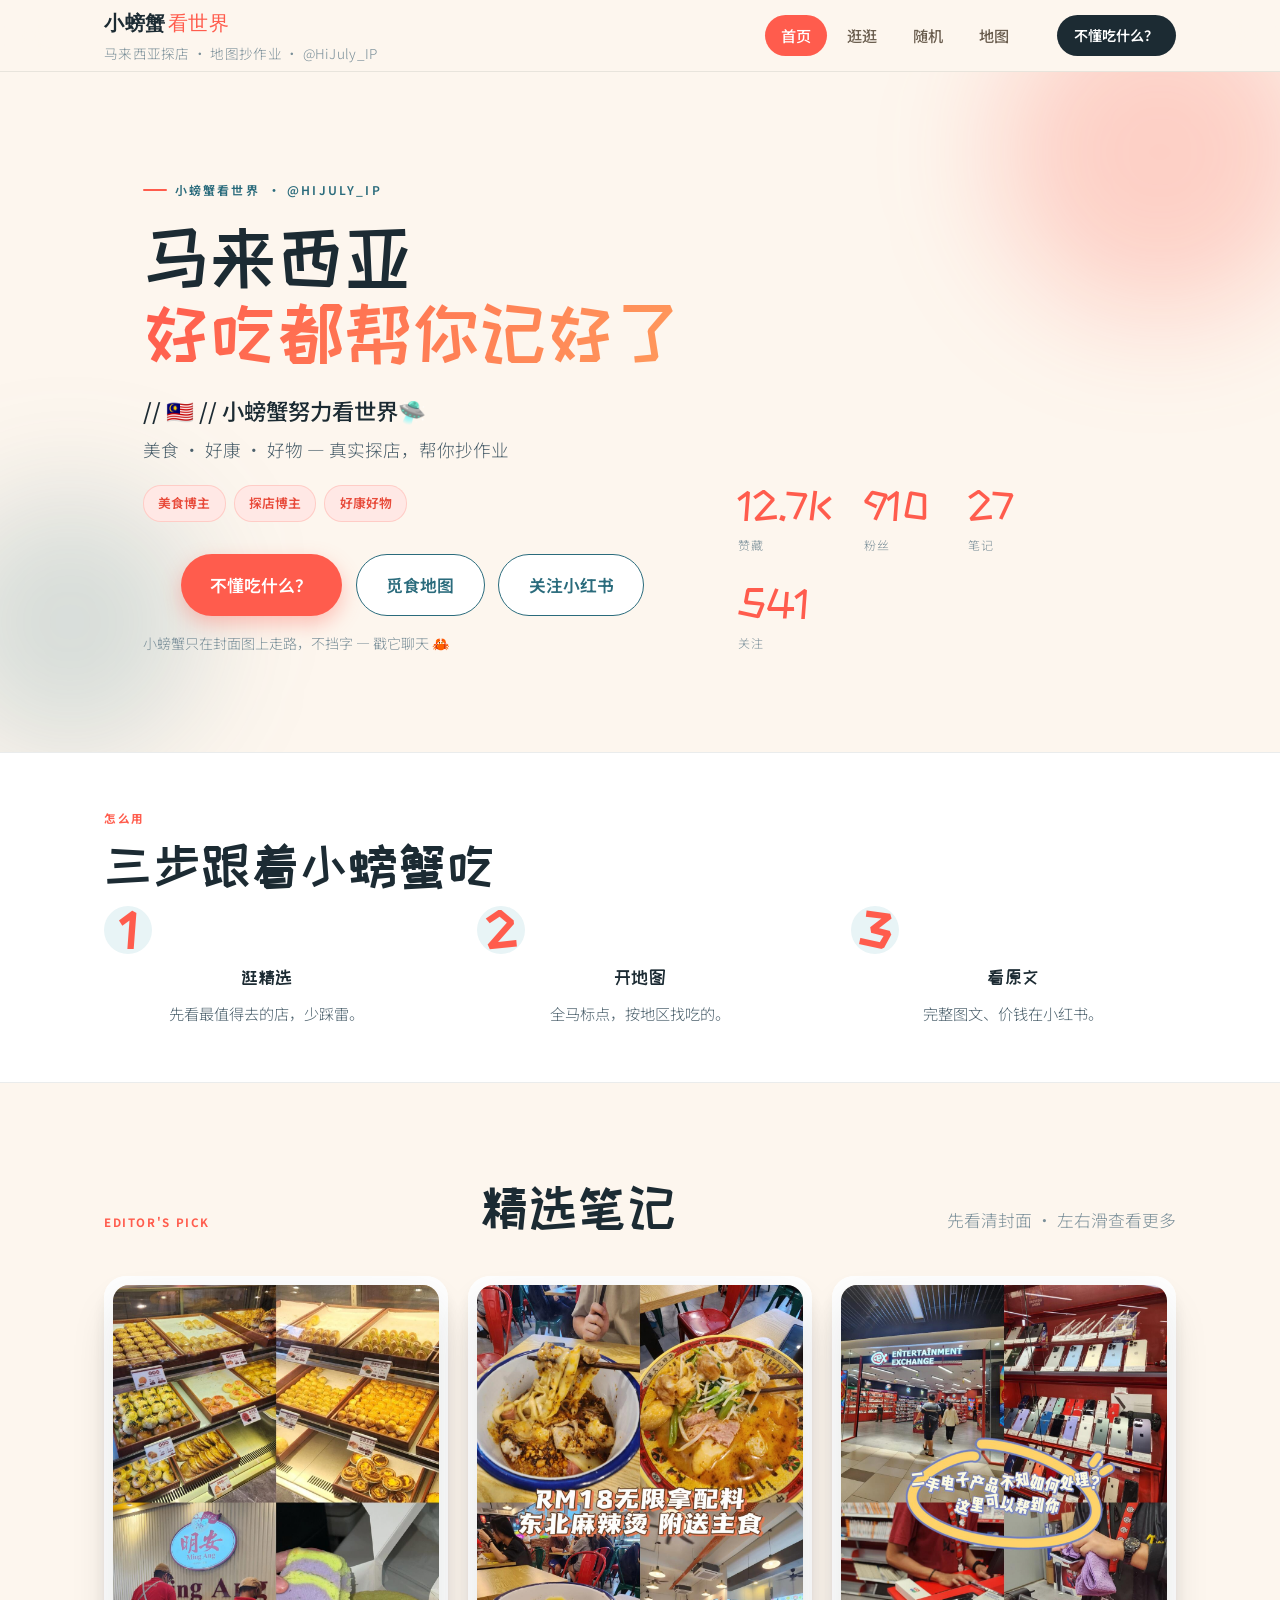
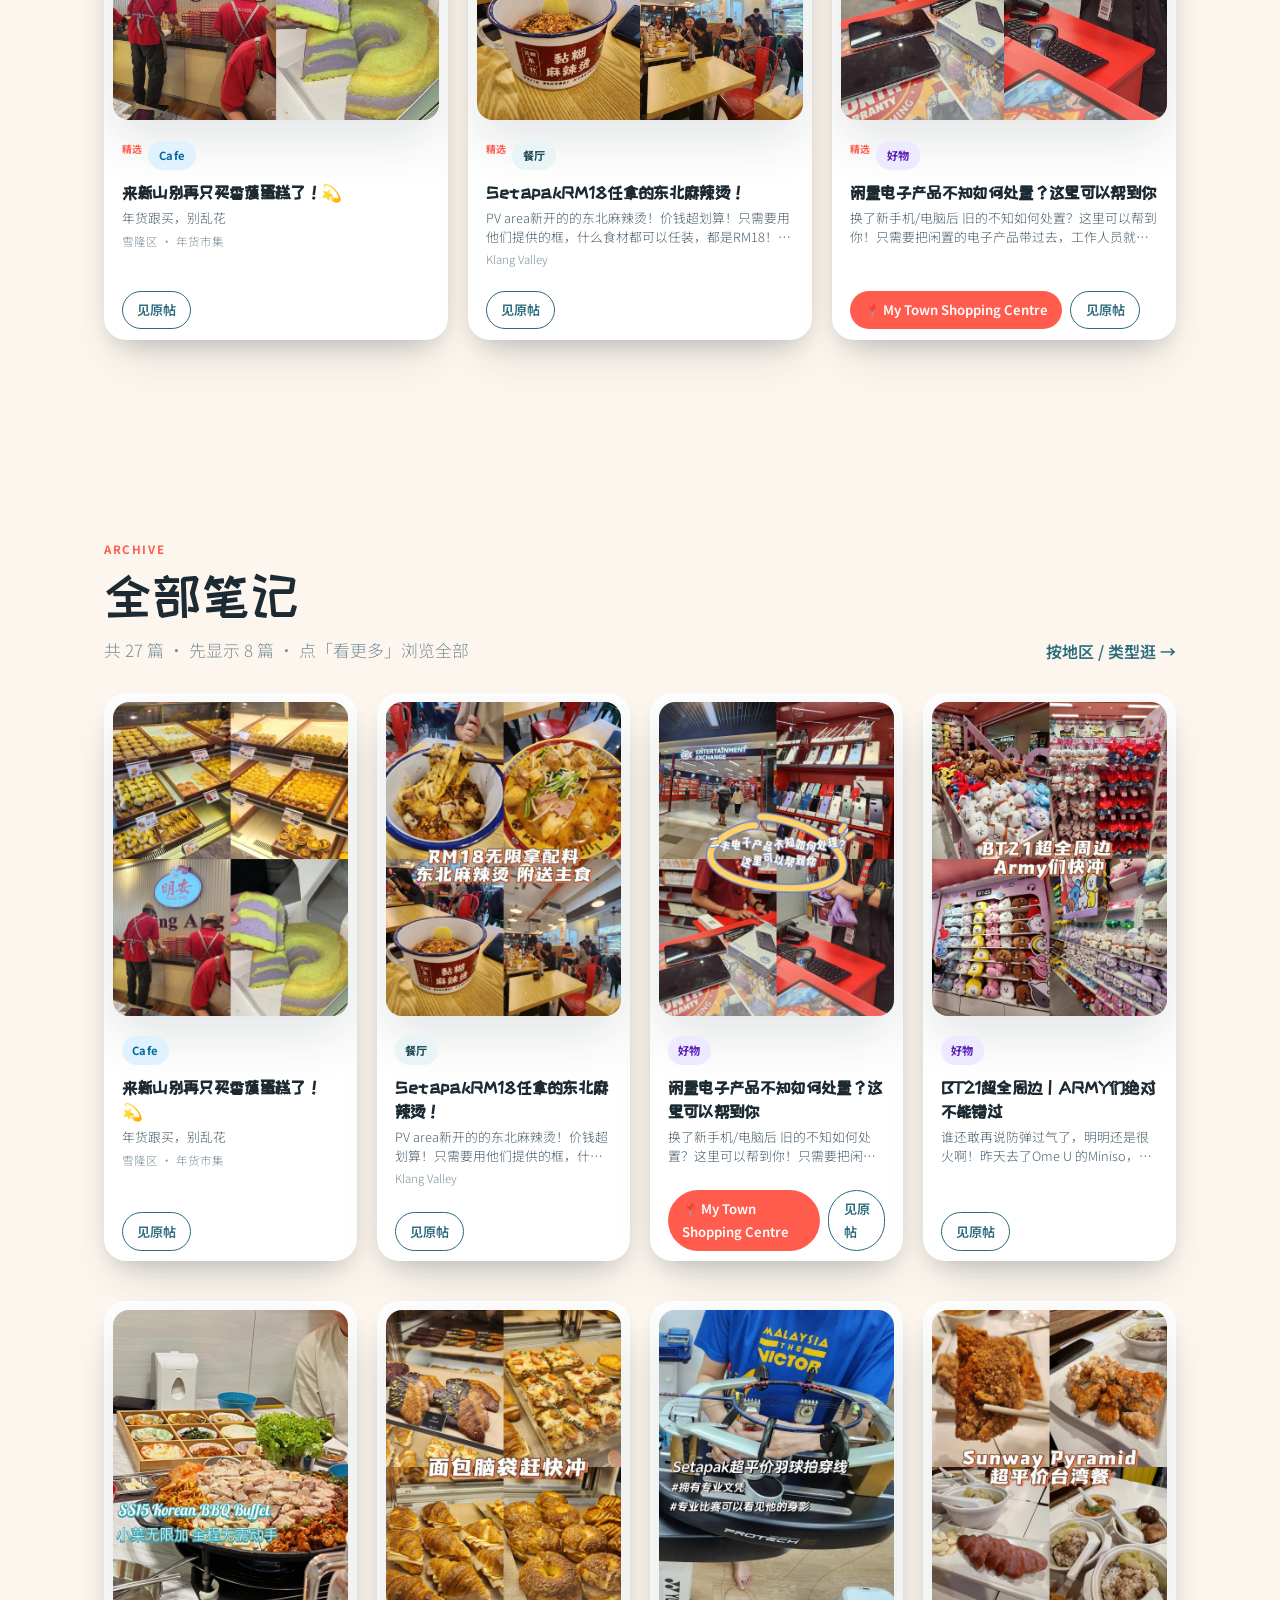
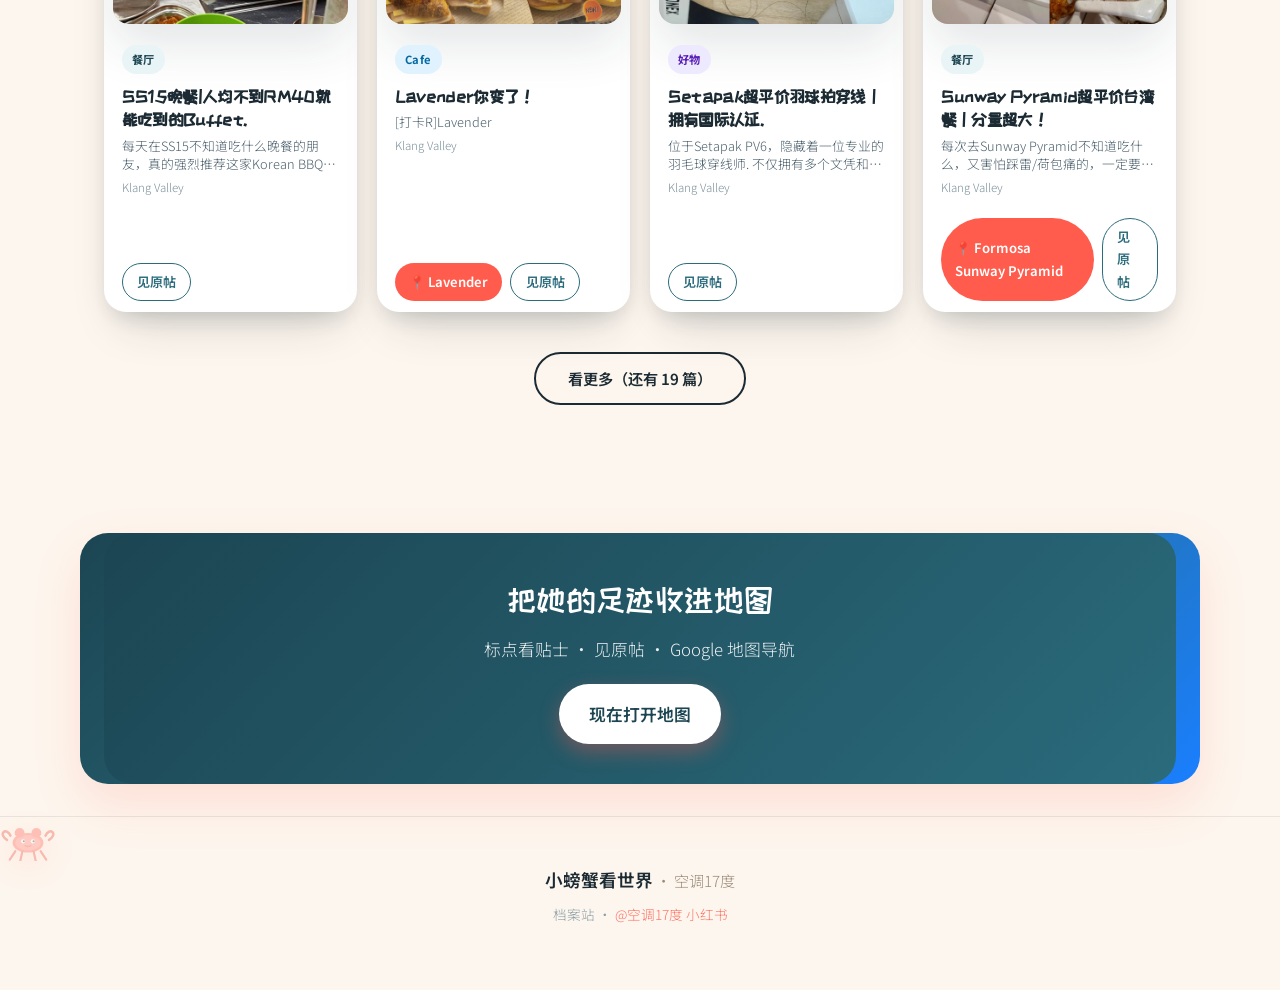
==== index.html @ af407a8b "Map: close list on tap outside, adaptive popup, fix back transition (v4.7.5)" ====
<!DOCTYPE html>
<html lang="zh-CN">
<head>
  <meta charset="UTF-8">
  <meta name="viewport" content="width=device-width, initial-scale=1.0">
  <title>小螃蟹看世界 · 空调17度</title>
  <meta name="description" content="小螃蟹看世界 — 马来西亚美食好康好物，地图抄作业 + 小红书原文。">
  <link rel="preconnect" href="https://fonts.googleapis.com">
  <link href="https://fonts.googleapis.com/css2?family=Noto+Sans+SC:wght@400;500;600;700&family=ZCOOL+KuaiLe&display=swap" rel="stylesheet">
  <link rel="stylesheet" href="css/main.css">
  <link rel="stylesheet" href="css/july.css">
  <link rel="stylesheet" href="css/july-v4.css">
  <link rel="stylesheet" href="css/july-bear.css">
  <link rel="stylesheet" href="css/july-layout.css">
  <link rel="stylesheet" href="css/july-mobile.css?v=4.7.2">
  <link rel="stylesheet" href="css/crab-transition.css">
  <link rel="stylesheet" href="css/xhs-modal.css">
  <link rel="stylesheet" href="css/july-archive-mobile.css?v=4.7.2">
  <script>
  (function(){if(sessionStorage.getItem('crabTransition')==='1'){document.documentElement.classList.add('crab-incoming');}})();
  </script>
</head>
<body class="page-home page-july page-v4 page-bear">

<div class="crab-transition" id="crab-transition" aria-hidden="true">
  <div class="crab-transition__bg"></div>
  <div class="crab-loader">
    <svg class="loader-globe" viewBox="-100 -100 200 200" aria-hidden="true">
      <circle r="80" class="globe-bg"/>
      <ellipse rx="80" ry="30" class="globe-grid"/>
      <ellipse rx="80" ry="55" class="globe-grid"/>
      <ellipse rx="55" ry="80" class="globe-grid"/>
      <ellipse rx="30" ry="80" class="globe-grid"/>
      <circle r="80" class="globe-ring"/>
    </svg>
    <div class="loader-orbit"><span class="loader-crab" aria-hidden="true">🦀</span></div>
    <p class="loader-text">小螃蟹绕地球找好吃…</p>
  </div>
</div>

<div class="scroll-progress" id="scroll-progress" aria-hidden="true"></div>

<header class="site-bar site-bar-july site-bar-rich" id="site-header">
  <div class="wrap nav-inner">
    <div class="nav-brand">
      <a href="index.html" class="site-logo site-logo-link" data-site-name>小螃蟹<span>看世界</span></a>
      <p class="nav-tagline nav-tagline--home">马来西亚探店 · 地图抄作业 · @HiJuly_IP</p>
    </div>
    <nav class="site-nav">
      <a href="index.html" class="active">首页</a>
      <a href="browse.html" class="nav-to-browse">逛逛</a>
      <a href="random.html" class="nav-to-random">随机</a>
      <a href="map.html" class="nav-to-map">地图</a>
    </nav>
    <a href="random.html" class="nav-cta nav-to-random">不懂吃什么？</a>
  </div>
</header>

<main class="home-main">
  <section class="hero-july">
    <div class="hero-blob hero-blob-a" data-parallax="0.1" aria-hidden="true"></div>
    <div class="hero-blob hero-blob-b" data-parallax="0.06" aria-hidden="true"></div>
    <div class="wrap">
      <div class="hero-grid reveal">
        <div class="hero-copy">
          <p class="hero-eyebrow"><span id="series-name">小螃蟹看世界</span> · @HiJuly_IP</p>
          <h1 class="display">马来西亚<br><em>好吃都帮你记好了</em></h1>
          <p class="hero-lead" id="profile-bio">// 🇲🇾 // 小螃蟹努力看世界🛸</p>
          <p class="hero-sub" id="profile-bio-sub">美食 · 好康 · 好物 — 真实探店，帮你抄作业</p>
          <div class="identity-pills" id="identity-pills"></div>
          <div class="hero-actions">
            <a class="btn btn-primary nav-to-random" href="random.html">不懂吃什么？</a>
            <a class="btn btn-ghost nav-to-map" href="map.html">觅食地图</a>
            <a class="btn btn-ghost" id="home-xhs-btn" href="#" target="_blank" rel="noopener">关注小红书</a>
          </div>
          <p class="hero-hint">小螃蟹只在封面图上走路，不挡字 — 戳它聊天 🦀</p>
        </div>
        <div class="hero-stats">
          <div class="stat-card">
            <span class="stat-val" id="stat-likes">12.7K</span>
            <span class="stat-lbl">赞藏</span>
          </div>
          <div class="stat-card">
            <span class="stat-val" id="stat-followers">910</span>
            <span class="stat-lbl">粉丝</span>
          </div>
          <div class="stat-card">
            <span class="stat-val" id="stat-posts">10</span>
            <span class="stat-lbl">笔记</span>
          </div>
          <div class="stat-card">
            <span class="stat-val" id="stat-following">541</span>
            <span class="stat-lbl">关注</span>
          </div>
        </div>
      </div>
    </div>
  </section>

  <section class="section-steps reveal">
    <div class="wrap">
      <p class="section-label">怎么用</p>
      <h2 class="section-title">三步跟着小螃蟹吃</h2>
      <div class="steps-grid">
        <article class="step-card">
          <span class="step-num">1</span>
          <h3>逛精选</h3>
          <p>先看最值得去的店，少踩雷。</p>
        </article>
        <article class="step-card">
          <span class="step-num">2</span>
          <h3>开地图</h3>
          <p>全马标点，按地区找吃的。</p>
        </article>
        <article class="step-card">
          <span class="step-num">3</span>
          <h3>看原文</h3>
          <p>完整图文、价钱在小红书。</p>
        </article>
      </div>
    </div>
  </section>

  <section class="section-picks reveal">
    <div class="wrap">
      <div class="section-head">
        <p class="section-label">Editor's pick</p>
        <h2 class="section-title">精选笔记</h2>
        <p class="section-desc">先看清封面 · 左右滑查看更多</p>
      </div>
      <div id="featured-posts" class="picks-grid posts-grid"></div>
    </div>
  </section>

  <section class="section-archive section-july reveal">
    <div class="wrap">
      <div class="section-head row">
        <div>
          <p class="section-label">Archive</p>
          <h2 class="section-title">全部笔记</h2>
          <p class="section-desc" id="archive-desc">加载中…</p>
        </div>
        <a href="browse.html" class="link-arrow nav-to-browse">按地区 / 类型逛 →</a>
      </div>
      <div id="recent-posts" class="notes-grid posts-grid"></div>
      <div id="archive-more-wrap" class="archive-more-wrap" hidden>
        <button type="button" class="btn-show-more" id="btn-show-more">看更多</button>
      </div>
    </div>
  </section>

  <section class="cta-band reveal">
    <div class="wrap cta-inner">
      <h2>把她的足迹收进地图</h2>
      <p>标点看贴士 · 见原帖 · Google 地图导航</p>
      <a class="btn btn-primary nav-to-map" href="map.html">现在打开地图</a>
    </div>
  </section>
</main>

<button type="button" class="crab-pet" id="crab-pet" aria-label="小螃蟹，点击对话">
  <img src="assets/brand/crab.svg" width="52" height="42" alt="">
  <span class="crab-bubble" id="crab-bubble" role="status" hidden></span>
</button>

<footer class="site-footer site-footer-july reveal">
  <p><a href="index.html" class="footer-home" data-site-name>小螃蟹看世界</a> · 空调17度</p>
  <p class="footer-sub">档案站 · <a id="footer-xhs" href="#" target="_blank" rel="noopener noreferrer">@空调17度 小红书</a></p>
</footer>

<script src="js/site-config.js"></script>
<script src="js/post-labels.js"></script>
<script src="js/post-utils.js"></script>
<script src="js/page-transition.js?v=4.7.5"></script>
<script src="js/home.js"></script>
<script src="js/nav.js"></script>
<script src="js/crab-pet.js"></script>
<script src="js/scroll-reveal.js"></script>
</body>
</html>
---- css/main.css ----
:root {
  --cream: #FAF6F0;
  --paper: #F3EDE3;
  --ink: #3D3429;
  --ink-muted: #6B5E4F;
  --ink-faint: #9A8B78;
  --coral: #C97B63;
  --coral-soft: #E8B4A4;
  --sage: #7D8B75;
  --border: #E0D5C4;
  --card: #FFFDF9;
  --shadow: 0 8px 32px rgba(61, 52, 41, 0.1);
  --header-h: 56px;
}

* { margin: 0; padding: 0; box-sizing: border-box; }

html { scroll-behavior: smooth; }

body {
  background: var(--cream);
  color: var(--ink);
  font-family: "Noto Sans SC", "PingFang SC", "Microsoft YaHei", sans-serif;
  font-weight: 300;
  line-height: 1.65;
  min-height: 100vh;
}

h1, h2, h3, .serif {
  font-family: "Noto Serif SC", "Songti SC", serif;
  font-weight: 600;
}

a { color: var(--coral); text-decoration: none; }
a:hover { text-decoration: underline; }

/* ── Top bar ── */
.site-bar {
  position: fixed;
  top: 0;
  left: 0;
  right: 0;
  height: var(--header-h);
  z-index: 1000;
  display: flex;
  align-items: center;
  justify-content: space-between;
  padding: 0 1.25rem;
  background: rgba(250, 246, 240, 0.92);
  backdrop-filter: blur(12px);
  border-bottom: 1px solid var(--border);
}

.site-logo {
  font-family: "Noto Serif SC", serif;
  font-size: 15px;
  font-weight: 600;
  color: var(--ink);
  letter-spacing: 0.5px;
}

.site-logo span {
  color: var(--coral);
  font-weight: 400;
}

.site-logo-link {
  text-decoration: none !important;
  color: inherit;
}

.site-logo-link:hover {
  opacity: 0.85;
  text-decoration: none !important;
}

.site-nav {
  display: flex;
  gap: 0.25rem;
  align-items: center;
}

.site-nav a {
  font-size: 13px;
  color: var(--ink-muted);
  padding: 0.45rem 0.75rem;
  border-radius: 999px;
  text-decoration: none;
  transition: background 0.15s, color 0.15s;
}

.site-nav a:hover { background: var(--paper); color: var(--ink); text-decoration: none; }
.site-nav a.active { background: var(--ink); color: var(--cream); }

/* ── Home ── */
.page-home { padding-top: var(--header-h); }

.hero {
  max-width: 720px;
  margin: 0 auto;
  padding: 3.5rem 1.5rem 2rem;
  text-align: center;
}

.hero-rich {
  max-width: 920px;
  padding: 2rem 1.25rem 1.5rem;
}

.hero-inner {
  background: linear-gradient(165deg, var(--card) 0%, var(--paper) 100%);
  border: 1px solid var(--border);
  border-radius: 20px;
  padding: 2rem 1.5rem 1.75rem;
  box-shadow: var(--shadow);
}

.hero-actions {
  display: flex;
  flex-wrap: wrap;
  gap: 0.65rem;
  justify-content: center;
  margin-bottom: 0.25rem;
}

.hero-cta.secondary {
  background: transparent;
  color: var(--ink) !important;
  border: 1px solid var(--border);
  box-shadow: none;
}

.hero-cta.secondary:hover {
  background: var(--paper);
  box-shadow: none;
}

.hero-stats {
  display: grid;
  grid-template-columns: repeat(3, 1fr);
  gap: 0.65rem;
  margin-top: 1rem;
}

.stat-card {
  background: var(--card);
  border: 1px solid var(--border);
  border-radius: 12px;
  padding: 0.85rem 0.5rem;
  text-align: center;
}

.stat-num {
  display: block;
  font-family: "Noto Serif SC", serif;
  font-size: 1.35rem;
  color: var(--coral);
  line-height: 1.2;
}

.stat-label {
  font-size: 11px;
  color: var(--ink-faint);
  letter-spacing: 0.5px;
}

.section-head {
  display: flex;
  align-items: baseline;
  justify-content: space-between;
  gap: 1rem;
  margin-bottom: 1rem;
}

.section-link {
  font-size: 13px;
  white-space: nowrap;
}

.section-recent {
  padding-top: 1rem;
}

.recent-grid {
  display: grid;
  gap: 0.75rem;
}

@media (min-width: 600px) {
  .recent-grid {
    grid-template-columns: repeat(2, 1fr);
  }
}

.recent-card {
  display: block;
  background: var(--card);
  border: 1px solid var(--border);
  border-radius: 12px;
  padding: 1rem;
  text-decoration: none !important;
  color: inherit;
  transition: border-color 0.15s, box-shadow 0.15s;
}

.recent-card:hover {
  border-color: var(--coral-soft);
  box-shadow: var(--shadow);
}

.recent-card h3 {
  font-size: 14px;
  line-height: 1.4;
  margin: 0.25rem 0;
  font-family: "Noto Serif SC", serif;
}

.recent-meta {
  font-size: 11px;
  color: var(--ink-faint);
}

.recent-price {
  font-size: 12px;
  color: var(--coral);
  margin-top: 0.25rem;
}

.recent-demo {
  display: inline-block;
  margin-top: 0.35rem;
  font-size: 10px;
  color: var(--ink-faint);
  border: 1px dashed var(--border);
  padding: 1px 6px;
  border-radius: 4px;
}

.recent-empty {
  font-size: 13px;
  color: var(--ink-faint);
  text-align: center;
  padding: 1.5rem;
}

.footer-home {
  color: var(--ink);
  text-decoration: none !important;
  font-weight: 500;
}

.footer-home:hover {
  color: var(--coral);
}

.footer-sub {
  margin-top: 0.35rem;
  font-size: 11px;
  opacity: 0.85;
}

.demo-badge {
  display: inline-block;
  font-size: 10px;
  letter-spacing: 1px;
  color: var(--ink-faint);
  border: 1px dashed var(--border);
  padding: 2px 8px;
  border-radius: 4px;
  margin-bottom: 0.5rem;
}

.detail-actions {
  margin-top: 0.5rem;
  padding-top: 0.75rem;
  border-top: 1px solid var(--border);
}

.detail-btn {
  display: inline-block;
  font-size: 13px;
  padding: 0.5rem 0;
}

.detail-btn.secondary {
  color: var(--coral);
}

.detail-actions-note {
  font-size: 11px;
  color: var(--ink-faint);
  margin-top: 0.5rem;
  line-height: 1.5;
}

.hero-badge {
  display: inline-block;
  font-size: 11px;
  letter-spacing: 3px;
  color: var(--sage);
  margin-bottom: 1.25rem;
}

.hero h1 {
  font-size: clamp(1.75rem, 5vw, 2.5rem);
  line-height: 1.35;
  margin-bottom: 0.75rem;
}

.hero h1 em {
  font-style: normal;
  color: var(--coral);
}

.hero-lead {
  font-size: 15px;
  color: var(--ink-muted);
  max-width: 28em;
  margin: 0 auto 2rem;
}

.hero-cta {
  display: inline-flex;
  align-items: center;
  gap: 0.5rem;
  background: var(--ink);
  color: var(--cream) !important;
  padding: 0.85rem 1.75rem;
  border-radius: 999px;
  font-size: 14px;
  font-weight: 400;
  text-decoration: none !important;
  transition: transform 0.15s, box-shadow 0.15s;
  box-shadow: var(--shadow);
}

.hero-cta:hover {
  transform: translateY(-1px);
  box-shadow: 0 12px 40px rgba(61, 52, 41, 0.18);
}

.hero-note {
  margin-top: 1rem;
  font-size: 12px;
  color: var(--ink-faint);
}

.section {
  max-width: 640px;
  margin: 0 auto;
  padding: 2rem 1.5rem 3rem;
}

.section h2 {
  font-size: 1.1rem;
  margin-bottom: 1rem;
  color: var(--ink);
}

.pillar-grid {
  display: grid;
  gap: 0.75rem;
}

.pillar {
  background: var(--card);
  border: 1px solid var(--border);
  border-radius: 12px;
  padding: 1rem 1.15rem;
}

.pillar strong {
  display: block;
  font-size: 14px;
  margin-bottom: 0.25rem;
  font-weight: 500;
}

.pillar p {
  font-size: 13px;
  color: var(--ink-muted);
}

.site-footer {
  text-align: center;
  padding: 2rem 1rem 3rem;
  font-size: 12px;
  color: var(--ink-faint);
  border-top: 1px solid var(--border);
}

/* ── Full map page ── */
.page-map {
  height: 100vh;
  overflow: hidden;
  padding-top: var(--header-h);
}

#map {
  width: 100%;
  height: calc(100vh - var(--header-h));
  z-index: 1;
}

.leaflet-container {
  background: #E8E0D0 !important;
  font-family: inherit !important;
}

/* Map controls overlay */
.map-toolbar {
  position: fixed;
  top: calc(var(--header-h) + 12px);
  left: 12px;
  right: 12px;
  z-index: 800;
  display: flex;
  gap: 8px;
  flex-wrap: wrap;
  pointer-events: none;
}

.map-toolbar > * { pointer-events: auto; }

.map-stat {
  background: var(--card);
  border: 1px solid var(--border);
  border-radius: 999px;
  padding: 0.4rem 0.9rem;
  font-size: 12px;
  color: var(--ink-muted);
  box-shadow: var(--shadow);
}

.filter-pills {
  display: flex;
  gap: 6px;
  flex-wrap: wrap;
}

.filter-pill {
  background: var(--card);
  border: 1px solid var(--border);
  border-radius: 999px;
  padding: 0.35rem 0.75rem;
  font-size: 11px;
  color: var(--ink-muted);
  cursor: pointer;
  box-shadow: var(--shadow);
  font-family: inherit;
  transition: all 0.15s;
}

.filter-pill:hover { border-color: var(--coral-soft); color: var(--ink); }
.filter-pill.active {
  background: var(--ink);
  color: var(--cream);
  border-color: var(--ink);
}

.btn-list-toggle {
  margin-left: auto;
  background: var(--card);
  border: 1px solid var(--border);
  border-radius: 999px;
  padding: 0.4rem 0.9rem;
  font-size: 12px;
  cursor: pointer;
  box-shadow: var(--shadow);
  color: var(--ink);
  font-family: inherit;
}

/* Side panel */
.post-panel {
  position: fixed;
  top: var(--header-h);
  left: 0;
  bottom: 0;
  width: min(360px, 92vw);
  background: var(--card);
  border-right: 1px solid var(--border);
  z-index: 900;
  transform: translateX(-100%);
  transition: transform 0.28s ease;
  display: flex;
  flex-direction: column;
  box-shadow: 4px 0 24px rgba(61, 52, 41, 0.08);
}

.post-panel.open { transform: translateX(0); }

/* 手机列表遮罩：点外面关闭 */
.panel-backdrop {
  display: none;
  position: fixed;
  inset: 0;
  z-index: 899;
  background: rgba(28, 43, 51, 0.35);
  opacity: 0;
  pointer-events: none;
  transition: opacity 0.28s ease;
}

.panel-backdrop.is-open {
  opacity: 1;
  pointer-events: auto;
}

@media (max-width: 899px) {
  .panel-backdrop {
    display: block;
  }
}

.panel-head {
  padding: 1rem 1.15rem;
  border-bottom: 1px solid var(--border);
  background: var(--paper);
}

.panel-head h2 {
  font-size: 14px;
  letter-spacing: 1px;
}

.panel-list {
  flex: 1;
  overflow-y: auto;
}

.post-item {
  padding: 1rem 1.15rem;
  border-bottom: 1px solid var(--border);
  cursor: pointer;
  transition: background 0.12s;
}

.post-item:hover { background: var(--cream); }
.post-item.active {
  background: #FFF8F4;
  border-left: 3px solid var(--coral);
}

.post-item.demo { opacity: 0.75; }

.post-tag {
  font-size: 10px;
  letter-spacing: 1px;
  padding: 2px 7px;
  border-radius: 4px;
  display: inline-block;
  margin-bottom: 0.35rem;
}

.tag-hawker { background: #FEF3C7; color: #92400E; }
.tag-kopitiam { background: #ECFDF5; color: #065F46; }
.tag-cafe { background: #E0F2FE; color: #075985; }
.tag-restaurant { background: #FCE7F3; color: #9D174D; }
.tag-haokang { background: #FEE2E2; color: #B91C1C; }
.tag-haowu { background: #EDE9FE; color: #5B21B6; }

.post-item h3 {
  font-size: 14px;
  line-height: 1.4;
  margin-bottom: 0.25rem;
}

.post-meta {
  font-size: 11px;
  color: var(--ink-faint);
}

.post-price {
  font-size: 12px;
  color: var(--coral);
  margin-top: 0.2rem;
}

.panel-empty {
  padding: 2.5rem 1.5rem;
  text-align: center;
  color: var(--ink-faint);
  font-size: 13px;
}

.panel-empty .emoji { font-size: 2.5rem; margin-bottom: 0.75rem; opacity: 0.5; }

/* Detail sheet (mobile-friendly) */
.detail-sheet {
  position: fixed;
  left: 0;
  right: 0;
  bottom: 0;
  z-index: 950;
  background: var(--card);
  border-radius: 16px 16px 0 0;
  box-shadow: 0 -8px 40px rgba(61, 52, 41, 0.15);
  max-height: 55vh;
  overflow-y: auto;
  transform: translateY(110%);
  transition: transform 0.3s ease;
  padding: 1.25rem 1.25rem 2rem;
}

.detail-sheet.open { transform: translateY(0); }

.sheet-handle {
  width: 36px;
  height: 4px;
  background: var(--border);
  border-radius: 2px;
  margin: 0 auto 1rem;
}

.detail-sheet h2 {
  font-size: 1.15rem;
  margin-bottom: 0.35rem;
}

.detail-loc {
  font-size: 12px;
  color: var(--ink-faint);
  margin-bottom: 0.5rem;
}

.detail-price {
  color: var(--coral);
  font-size: 14px;
  font-weight: 500;
  margin-bottom: 0.75rem;
}

.detail-body {
  font-size: 14px;
  color: var(--ink-muted);
  margin-bottom: 0.75rem;
}

.detail-tip {
  background: var(--paper);
  border-left: 3px solid var(--sage);
  padding: 0.65rem 0.85rem;
  font-size: 13px;
  color: var(--ink-muted);
  border-radius: 0 8px 8px 0;
  margin-bottom: 0.75rem;
}

.detail-tip strong {
  display: block;
  font-size: 11px;
  letter-spacing: 1px;
  color: var(--sage);
  margin-bottom: 0.25rem;
  font-weight: 500;
}

.detail-link {
  display: inline-block;
  margin-top: 0.5rem;
  font-size: 13px;
  font-weight: 400;
}

.sheet-close {
  position: absolute;
  top: 1rem;
  right: 1rem;
  background: var(--paper);
  border: none;
  width: 32px;
  height: 32px;
  border-radius: 50%;
  cursor: pointer;
  font-size: 18px;
  color: var(--ink-muted);
  line-height: 1;
}

/* Leaflet popup */
.leaflet-popup-content-wrapper {
  background: var(--card) !important;
  border-radius: 12px !important;
  border: 1px solid var(--border) !important;
  box-shadow: var(--shadow) !important;
  padding: 0 !important;
}

.leaflet-popup-content {
  margin: 0 !important;
  min-width: 200px;
  overflow: hidden !important;
  box-sizing: border-box !important;
}
.leaflet-popup-tip { background: var(--card) !important; }

.popup-box { padding: 0.9rem 1rem; }
.popup-box--has-cover { padding: 0; }
.popup-inner { padding: 0.75rem 0.85rem 0.85rem; }
.popup-box h3 { font-size: 14px; margin-bottom: 0.25rem; }
.popup-box p { font-size: 12px; color: var(--ink-muted); }
.popup-box .price { color: var(--coral); font-size: 13px; margin: 0.35rem 0; }
.popup-box .popup-link,
.popup-box .popup-xhs {
  margin-top: 0;
  padding: 0.4rem 0.5rem;
  font-size: 12px;
}

/* Custom pin */
.pin-wrap {
  background: var(--coral);
  width: 30px;
  height: 30px;
  border-radius: 50% 50% 50% 4px;
  transform: rotate(-45deg);
  border: 2.5px solid #fff;
  box-shadow: 0 3px 10px rgba(61, 52, 41, 0.25);
  display: flex;
  align-items: center;
  justify-content: center;
}

.pin-wrap.active {
  background: var(--ink);
  width: 36px;
  height: 36px;
}

.pin-wrap.demo-pin { background: var(--ink-faint); }

.pin-num {
  transform: rotate(45deg);
  color: #fff;
  font-size: 11px;
  font-weight: 600;
  font-family: "Noto Serif SC", serif;
}

@media (min-width: 900px) {
  .post-panel { transform: translateX(0); width: 340px; }
  .post-panel.collapsed { transform: translateX(-100%); }
  .btn-list-toggle { display: none; }
  .detail-sheet {
    left: auto;
    right: 16px;
    bottom: 16px;
    max-width: 380px;
    border-radius: 16px;
    max-height: calc(100vh - var(--header-h) - 32px);
  }
}

@media (max-width: 899px) {
  .post-panel.open ~ .map-toolbar .btn-list-toggle { display: none; }
}
---- css/july.css ----
/* ═══════════════════════════════════════════
   空调17度 · Design System v2
   Marketing: clear hierarchy, CRO CTAs, black + blue
   ═══════════════════════════════════════════ */

.page-july {
  --bg: #f5f7fb;
  --bg-elevated: #ffffff;
  --ink: #0a0d12;
  --ink-secondary: #3d4a5c;
  --ink-tertiary: #64748b;
  --blue: #0066e6;
  --blue-bright: #3b9eff;
  --blue-deep: #003d8f;
  --blue-tint: #e8f1fc;
  --blue-glow: rgba(0, 102, 230, 0.22);
  --border: rgba(10, 13, 18, 0.08);
  --radius-sm: 12px;
  --radius-md: 18px;
  --radius-lg: 24px;
  --header-h: 72px;
  --ease-out: cubic-bezier(0.22, 1, 0.36, 1);
  --shadow-sm: 0 2px 12px rgba(10, 13, 18, 0.06);
  --shadow-md: 0 12px 40px rgba(10, 13, 18, 0.08);
  --shadow-lg: 0 24px 64px rgba(0, 102, 230, 0.12);
  --font-sans: "Noto Sans SC", "PingFang SC", "Microsoft YaHei", system-ui, sans-serif;
  --font-serif: "Noto Serif SC", "Songti SC", serif;

  font-family: var(--font-sans);
  font-size: 18px;
  line-height: 1.7;
  color: var(--ink);
  background: var(--bg);
  -webkit-font-smoothing: antialiased;
}

.page-july h1,
.page-july h2,
.page-july h3,
.page-july .serif,
.page-july .display {
  font-family: var(--font-serif);
  letter-spacing: -0.025em;
  font-weight: 600;
}

/* ── Progress bar (scroll) ── */
.scroll-progress {
  position: fixed;
  top: 0;
  left: 0;
  height: 3px;
  width: 0%;
  background: linear-gradient(90deg, var(--blue), var(--blue-bright));
  z-index: 1100;
  transition: width 0.1s linear;
}

/* ── Nav ── */
.site-bar-july {
  height: var(--header-h);
  background: rgba(245, 247, 251, 0.8);
  backdrop-filter: blur(24px) saturate(180%);
  border-bottom: 1px solid var(--border);
  transition: height 0.3s var(--ease-out), box-shadow 0.3s;
}

.site-bar-july.is-scrolled {
  height: 60px;
  box-shadow: var(--shadow-sm);
}

.page-july .site-logo {
  font-size: 1.25rem;
  font-weight: 600;
}

.page-july .site-logo span {
  color: var(--blue);
}

.site-bar-july .wrap,
.site-bar-july > div {
  align-items: center;
}

.site-bar-july .site-logo-link {
  display: inline-flex;
  align-items: baseline;
  gap: 0.15rem;
}

.page-july .site-nav a {
  font-size: 0.95rem;
  font-weight: 500;
  padding: 0.5rem 1rem;
  border-radius: 999px;
}

.page-july .site-nav a.active {
  background: var(--ink);
  color: #fff;
}

.page-july .nav-xhs {
  color: var(--blue) !important;
  border: 1px solid transparent;
}

.page-july .nav-xhs:hover {
  background: var(--blue-tint) !important;
  border-color: rgba(0, 102, 230, 0.2);
  text-decoration: none !important;
}

/* ── Layout ── */
.wrap {
  max-width: 1120px;
  margin: 0 auto;
  padding-left: 1.5rem;
  padding-right: 1.5rem;
}

/* ── Hero ── */
.hero-july {
  position: relative;
  padding: calc(var(--header-h) + 2rem) 0 5rem;
  overflow: hidden;
}

.hero-mesh {
  position: absolute;
  inset: -30% -20% 0;
  background:
    radial-gradient(ellipse 70% 50% at 80% 0%, var(--blue-glow), transparent 60%),
    radial-gradient(ellipse 40% 30% at 0% 100%, rgba(0, 61, 143, 0.06), transparent 50%);
  pointer-events: none;
  will-change: transform;
}

.hero-grid {
  position: relative;
  display: grid;
  gap: 2.5rem;
  align-items: center;
}

@media (min-width: 900px) {
  .hero-grid {
    grid-template-columns: 1.15fr 0.85fr;
    gap: 3.5rem;
  }
}

.hero-eyebrow {
  display: inline-flex;
  align-items: center;
  gap: 0.5rem;
  font-size: 0.75rem;
  font-weight: 600;
  letter-spacing: 0.18em;
  text-transform: uppercase;
  color: var(--blue);
  margin-bottom: 1.25rem;
}

.hero-eyebrow::before {
  content: "";
  width: 24px;
  height: 2px;
  background: var(--blue);
  border-radius: 1px;
}

.display {
  font-size: clamp(2.75rem, 7vw, 4.25rem);
  line-height: 1.08;
  margin-bottom: 1.25rem;
}

.display em {
  font-style: normal;
  background: linear-gradient(120deg, var(--blue) 0%, var(--blue-bright) 100%);
  -webkit-background-clip: text;
  background-clip: text;
  color: transparent;
}

.hero-lead {
  font-size: clamp(1.15rem, 2.2vw, 1.4rem);
  font-weight: 500;
  color: var(--ink);
  margin-bottom: 0.35rem;
}

.hero-sub {
  font-size: 1.1rem;
  color: var(--ink-secondary);
  margin-bottom: 1.25rem;
}

.identity-pills {
  display: flex;
  flex-wrap: wrap;
  gap: 0.5rem;
  margin-bottom: 2rem;
}

.identity-pill {
  font-size: 0.8rem;
  font-weight: 600;
  padding: 0.4rem 0.9rem;
  border-radius: 999px;
  background: var(--bg-elevated);
  border: 1px solid var(--border);
  color: var(--ink-secondary);
}

.hero-actions {
  display: flex;
  flex-wrap: wrap;
  gap: 0.85rem;
}

.btn {
  display: inline-flex;
  align-items: center;
  justify-content: center;
  gap: 0.4rem;
  padding: 1rem 1.85rem;
  border-radius: 999px;
  font-size: 1.05rem;
  font-weight: 600;
  text-decoration: none !important;
  transition: transform 0.25s var(--ease-out), box-shadow 0.25s, background 0.2s;
}

.btn-primary {
  background: var(--blue);
  color: #fff !important;
  box-shadow: 0 8px 32px var(--blue-glow);
}

.btn-primary:hover {
  transform: translateY(-3px);
  box-shadow: var(--shadow-lg);
  background: var(--blue-deep);
}

.btn-ghost {
  background: var(--bg-elevated);
  color: var(--ink) !important;
  border: 1px solid var(--border);
}

.btn-ghost:hover {
  border-color: var(--blue);
  color: var(--blue) !important;
}

/* Bento stats */
.hero-bento {
  display: grid;
  grid-template-columns: 1fr 1fr;
  gap: 0.85rem;
  will-change: transform;
}

.bento-card {
  background: var(--bg-elevated);
  border: 1px solid var(--border);
  border-radius: var(--radius-md);
  padding: 1.35rem 1.2rem;
  box-shadow: var(--shadow-sm);
  transition: transform 0.3s var(--ease-out), box-shadow 0.3s;
}

.bento-card:hover {
  transform: translateY(-5px);
  box-shadow: var(--shadow-md);
}

.bento-lg {
  grid-column: span 2;
  background: linear-gradient(145deg, #0a0d12 0%, #152238 55%, #1a3358 100%);
  border: none;
  color: #fff;
}

.bento-lg .bento-label { color: rgba(255, 255, 255, 0.55); }
.bento-lg .bento-value {
  font-size: 2.75rem;
  color: var(--blue-bright);
}

.bento-wide {
  grid-column: span 2;
  display: flex;
  align-items: center;
  gap: 0.85rem;
}

.bento-label {
  display: block;
  font-size: 0.72rem;
  font-weight: 600;
  letter-spacing: 0.06em;
  text-transform: uppercase;
  color: var(--ink-tertiary);
  margin-bottom: 0.2rem;
}

.bento-value {
  font-family: var(--font-serif);
  font-size: 1.85rem;
  font-weight: 600;
}

.bento-emoji { font-size: 2.25rem; }
.bento-tagline {
  font-size: 0.95rem;
  font-weight: 500;
  color: var(--ink-secondary);
}

/* ── How it works (CRO) ── */
.section-steps {
  padding: 4rem 0;
  background: var(--bg-elevated);
  border-top: 1px solid var(--border);
  border-bottom: 1px solid var(--border);
}

.steps-grid {
  display: grid;
  gap: 1.5rem;
}

@media (min-width: 768px) {
  .steps-grid {
    grid-template-columns: repeat(3, 1fr);
    gap: 2rem;
  }
}

.step-card {
  text-align: center;
  padding: 1.5rem 1rem;
}

.step-num {
  display: inline-flex;
  align-items: center;
  justify-content: center;
  width: 48px;
  height: 48px;
  border-radius: 50%;
  background: var(--blue-tint);
  color: var(--blue);
  font-family: var(--font-serif);
  font-size: 1.25rem;
  font-weight: 700;
  margin-bottom: 1rem;
}

.step-card h3 {
  font-size: 1.15rem;
  margin-bottom: 0.5rem;
}

.step-card p {
  font-size: 0.95rem;
  color: var(--ink-secondary);
  line-height: 1.65;
}

/* ── Sections ── */
.section-july {
  padding: 4.5rem 0;
}

.section-head {
  margin-bottom: 2rem;
}

.section-head.row {
  display: flex;
  align-items: flex-end;
  justify-content: space-between;
  gap: 1rem;
  flex-wrap: wrap;
}

.section-label {
  font-size: 0.72rem;
  font-weight: 700;
  letter-spacing: 0.14em;
  text-transform: uppercase;
  color: var(--blue);
  margin-bottom: 0.5rem;
}

.section-title {
  font-size: clamp(1.65rem, 3.5vw, 2.25rem);
  line-height: 1.2;
}

.section-desc {
  font-size: 1.05rem;
  color: var(--ink-tertiary);
  margin-top: 0.4rem;
  max-width: 36em;
}

.link-arrow {
  font-size: 1rem;
  font-weight: 600;
  color: var(--blue);
  text-decoration: none !important;
  white-space: nowrap;
}

.link-arrow:hover { text-decoration: underline !important; }

/* Featured — editorial */
.featured-grid {
  display: grid;
  gap: 1.25rem;
}

@media (min-width: 900px) {
  .featured-grid {
    grid-template-columns: 1.2fr 1fr;
    grid-template-rows: auto auto;
  }
  .featured-card:first-child {
    grid-row: span 2;
  }
}

.featured-card {
  display: flex;
  flex-direction: column;
  min-height: 200px;
  background: var(--bg-elevated);
  border-radius: var(--radius-lg);
  padding: 1.75rem;
  border: 1px solid var(--border);
  text-decoration: none !important;
  color: inherit;
  position: relative;
  overflow: hidden;
  transition: transform 0.35s var(--ease-out), box-shadow 0.35s;
}

.featured-card::before {
  content: "";
  position: absolute;
  top: 0;
  left: 0;
  right: 0;
  height: 4px;
  background: linear-gradient(90deg, var(--blue), var(--blue-bright));
}

.featured-card:hover {
  transform: translateY(-8px);
  box-shadow: var(--shadow-lg);
}

.featured-card:first-child {
  min-height: 100%;
  background: linear-gradient(160deg, #0f1419 0%, #1a2d4a 100%);
  color: #fff;
  border: none;
}

.featured-card:first-child .card-hook,
.featured-card:first-child .card-meta,
.featured-card:first-child h3 { color: rgba(255, 255, 255, 0.92); }
.featured-card:first-child .card-meta { color: rgba(255, 255, 255, 0.6); }
.featured-card:first-child .post-tag {
  background: rgba(255, 255, 255, 0.15);
  color: #fff;
}

.card-badge {
  font-size: 0.7rem;
  font-weight: 700;
  letter-spacing: 0.1em;
  text-transform: uppercase;
  color: var(--blue);
  margin-bottom: 0.75rem;
}

.featured-card:first-child .card-badge { color: var(--blue-bright); }

.featured-card h3 {
  font-size: 1.25rem;
  line-height: 1.4;
  margin: 0.5rem 0 0.65rem;
  flex: 1;
}

.featured-card:first-child h3 { font-size: 1.45rem; }

.card-hook {
  font-size: 0.95rem;
  color: var(--ink-secondary);
  line-height: 1.55;
  margin-bottom: 1rem;
}

.card-meta {
  font-size: 0.85rem;
  color: var(--ink-tertiary);
}

.card-cta {
  font-size: 0.9rem;
  font-weight: 600;
  color: var(--blue);
  margin-top: auto;
}

.featured-card:first-child .card-cta { color: var(--blue-bright); }

/* Category chips with count */
.chip-row {
  display: flex;
  flex-wrap: wrap;
  gap: 0.65rem;
}

.chip {
  font-size: 0.95rem;
  font-weight: 600;
  padding: 0.65rem 1.25rem;
  border-radius: 999px;
  background: var(--bg-elevated);
  border: 1px solid var(--border);
  color: var(--ink);
  text-decoration: none !important;
  transition: all 0.2s;
}

.chip:hover,
.chip.is-active {
  background: var(--ink);
  color: #fff !important;
  border-color: var(--ink);
}

.chip .chip-count {
  opacity: 0.65;
  font-weight: 500;
  margin-left: 0.25rem;
}

/* Notes grid */
.notes-grid {
  display: grid;
  gap: 1rem;
  grid-template-columns: repeat(2, minmax(0, 1fr));
}

@media (min-width: 640px) {
  .notes-grid { grid-template-columns: repeat(2, 1fr); }
}
@media (min-width: 960px) {
  .notes-grid { grid-template-columns: repeat(3, 1fr); }
}

.note-card {
  display: flex;
  flex-direction: column;
  background: var(--bg-elevated);
  border: 1px solid var(--border);
  border-radius: var(--radius-md);
  padding: 1.4rem;
  text-decoration: none !important;
  color: inherit;
  transition: transform 0.25s, border-color 0.25s, box-shadow 0.25s;
}

.note-card:hover {
  border-color: rgba(0, 102, 230, 0.35);
  transform: translateY(-4px);
  box-shadow: var(--shadow-md);
}

.note-card h3 {
  font-size: 1.05rem;
  line-height: 1.45;
  margin: 0.45rem 0 0.35rem;
  font-weight: 600;
}

.note-card .card-hook {
  font-size: 0.88rem;
  margin-bottom: 0.75rem;
  flex: 1;
}

.note-card .card-meta {
  font-size: 0.8rem;
}

/* CTA band */
.cta-band {
  margin: 2rem 1.5rem 0;
  max-width: 1120px;
  margin-left: auto;
  margin-right: auto;
  padding: 3rem 2rem;
  border-radius: var(--radius-lg);
  background: linear-gradient(135deg, var(--blue-deep) 0%, var(--blue) 50%, #1a7fff 100%);
  color: #fff;
  text-align: center;
  box-shadow: var(--shadow-lg);
}

.cta-band h2 {
  font-size: clamp(1.5rem, 4vw, 2rem);
  margin-bottom: 0.75rem;
  color: #fff;
}

.cta-band p {
  font-size: 1.05rem;
  opacity: 0.9;
  margin-bottom: 1.5rem;
  max-width: 28em;
  margin-left: auto;
  margin-right: auto;
}

.cta-band .btn-primary {
  background: #fff;
  color: var(--blue-deep) !important;
  box-shadow: 0 8px 24px rgba(0, 0, 0, 0.15);
}

.cta-band .btn-primary:hover {
  background: var(--blue-tint);
}

/* Pillars */
.pillar-grid {
  display: grid;
  gap: 1rem;
}

@media (min-width: 700px) {
  .pillar-grid { grid-template-columns: repeat(2, 1fr); }
}
@media (min-width: 960px) {
  .pillar-grid { grid-template-columns: repeat(4, 1fr); }
}

.page-july .pillar {
  background: var(--bg-elevated);
  border: 1px solid var(--border);
  border-radius: var(--radius-md);
  padding: 1.5rem;
  transition: transform 0.25s;
}

.page-july .pillar:hover { transform: translateY(-4px); }

.pillar-icon {
  font-size: 1.85rem;
  display: block;
  margin-bottom: 0.85rem;
}

.page-july .pillar strong {
  display: block;
  font-size: 1.05rem;
  margin-bottom: 0.4rem;
}

.page-july .pillar p {
  font-size: 0.9rem;
  color: var(--ink-secondary);
  line-height: 1.6;
}

/* Tags */
.page-july .post-tag {
  font-size: 0.7rem;
  font-weight: 700;
  letter-spacing: 0.04em;
  padding: 0.3rem 0.65rem;
  border-radius: 6px;
}

.page-july .tag-restaurant { background: var(--blue-tint); color: var(--blue-deep); }
.page-july .tag-cafe { background: #e0f2fe; color: #0369a1; }
.page-july .tag-hawker { background: #fef3c7; color: #92400e; }
.page-july .tag-kopitiam { background: #ecfdf5; color: #065f46; }
.page-july .tag-haokang { background: #fce7f3; color: #9d174d; }
.page-july .tag-haowu { background: #ede9fe; color: #5b21b6; }

.recent-empty {
  grid-column: 1 / -1;
  text-align: center;
  padding: 3rem;
  color: var(--ink-tertiary);
}

/* Footer */
.site-footer-july {
  padding: 3rem 1.5rem 4rem;
  border-top: 1px solid var(--border);
  text-align: center;
  font-size: 0.95rem;
}

.page-july .footer-home {
  color: var(--ink);
  font-weight: 600;
  font-size: 1.1rem;
  text-decoration: none !important;
}

.footer-sub {
  margin-top: 0.5rem;
  color: var(--ink-tertiary);
  font-size: 0.85rem;
}

/* Reveal */
.reveal {
  opacity: 0;
  transform: translateY(48px);
  transition: opacity 0.85s var(--ease-out), transform 0.85s var(--ease-out);
}

.reveal.is-visible {
  opacity: 1;
  transform: translateY(0);
}

@media (prefers-reduced-motion: reduce) {
  .reveal { opacity: 1; transform: none; transition: none; }
  [data-parallax] { transform: none !important; }
}

/* ── Map page ── */
.map-hero-bar {
  padding: calc(var(--header-h) + 1rem) 1.5rem 1rem;
  background: var(--bg-elevated);
  border-bottom: 1px solid var(--border);
}

.map-hero-bar h1 {
  font-size: 1.5rem;
  margin-bottom: 0.25rem;
}

.map-hero-bar p {
  font-size: 0.95rem;
  color: var(--ink-tertiary);
}

.page-july.page-map {
  background: var(--bg);
  padding-top: 0;
}

.page-july.page-map .main-layout,
.page-july.page-map #map {
  height: calc(100vh - var(--header-h) - 72px);
}

.page-july.page-map .site-bar-july {
  position: relative;
}

.page-july.page-map .filter-pill.active {
  background: var(--ink);
}

.page-july.page-map .pin-wrap {
  background: var(--blue);
}

.page-july.page-map .post-item.active {
  border-left-color: var(--blue);
  background: var(--blue-tint);
}

.page-july.page-map .post-item h3 { font-size: 1rem; }
.page-july.page-map .detail-sheet h2 { font-size: 1.35rem; }
.page-july.page-map .detail-price,
.page-july.page-map .detail-btn.secondary { color: var(--blue); }
.page-july.page-map .detail-tip { border-left-color: var(--blue); }
.page-july.page-map .detail-tip strong { color: var(--blue-deep); }

/* ═══ v3 · 小螃蟹看世界 ═══ */
.page-world {
  padding-bottom: 4.5rem;
}

.logo-sub {
  font-size: 0.75rem;
  color: var(--ink-tertiary);
  margin-left: 0.5rem;
  font-weight: 500;
}

.hero-world {
  position: absolute;
  inset: 0;
  background:
    radial-gradient(ellipse 80% 50% at 70% 20%, rgba(0, 102, 230, 0.12), transparent),
    radial-gradient(circle at 20% 80%, rgba(0, 61, 143, 0.08), transparent);
  pointer-events: none;
}

.hero-world::after {
  content: "";
  position: absolute;
  inset: 10% 5%;
  border: 1px dashed rgba(0, 102, 230, 0.15);
  border-radius: 50%;
  transform: rotate(-8deg);
}

/* Scroll crab */
.crab-rail {
  position: fixed;
  left: 0;
  right: 0;
  bottom: 0.75rem;
  height: 3rem;
  z-index: 1050;
  pointer-events: none;
}

.crab-trail {
  position: absolute;
  left: 1.5rem;
  bottom: 0.65rem;
  height: 3px;
  width: 0;
  max-width: calc(100% - 3rem);
  background: linear-gradient(90deg, var(--blue), var(--blue-bright));
  border-radius: 999px;
  opacity: 0.5;
}

.crab-guide {
  position: absolute;
  left: 0;
  bottom: 0;
  width: 48px;
  height: 36px;
  transition: transform 0.15s var(--ease-out);
  filter: drop-shadow(0 4px 12px rgba(0, 102, 230, 0.35));
}

.crab-guide.is-walk img {
  animation: crab-walk 0.35s steps(2) infinite;
}

.crab-guide.is-jump img {
  animation: crab-jump 0.45s ease-out;
}

@keyframes crab-walk {
  50% { transform: translateY(-3px); }
}

@keyframes crab-jump {
  40% { transform: translateY(-10px); }
  100% { transform: translateY(0); }
}

/* Card media */
.card-media,
.post-thumb {
  display: block;
  overflow: hidden;
  border-radius: var(--radius-sm);
  background: var(--blue-tint);
  aspect-ratio: 4 / 3;
  margin: -0.25rem -0.25rem 1rem;
}

.featured-card .card-media {
  margin: -1.75rem -1.75rem 1.25rem;
  border-radius: var(--radius-lg) var(--radius-lg) 0 0;
}

.card-media img,
.post-thumb img {
  width: 100%;
  height: 100%;
  object-fit: cover;
  display: block;
}

.card-media--placeholder {
  display: flex;
  align-items: center;
  justify-content: center;
  font-size: 2rem;
}

.featured-card,
.note-card {
  padding: 0;
  overflow: hidden;
}

.featured-card .card-body,
.note-card .card-body {
  padding: 1.25rem 1.4rem 1.4rem;
  display: flex;
  flex-direction: column;
  flex: 1;
}

.featured-card:first-child .card-body {
  color: rgba(255, 255, 255, 0.92);
}

.card-actions {
  display: flex;
  flex-wrap: wrap;
  gap: 0.75rem 1rem;
  margin-top: auto;
  padding-top: 0.75rem;
}

.card-cta-xhs {
  color: var(--ink-secondary);
}

.featured-card:first-child .card-cta-xhs {
  color: rgba(255, 255, 255, 0.75);
}

.note-card .card-cta {
  font-size: 0.85rem;
  font-weight: 600;
}

/* Map list thumbs */
.post-item {
  display: flex;
  gap: 0.75rem;
  align-items: flex-start;
}

.post-thumb {
  width: 72px;
  min-width: 72px;
  margin: 0;
  aspect-ratio: 1;
  flex-shrink: 0;
}

.post-item-body {
  flex: 1;
  min-width: 0;
}

.detail-cover {
  margin: 0 0 1rem;
  border-radius: var(--radius-md);
  overflow: hidden;
  aspect-ratio: auto;
  max-height: 200px;
  background: #f1f5f9;
  display: flex;
  align-items: center;
  justify-content: center;
}

.detail-cover img {
  width: 100%;
  max-height: 200px;
  height: auto;
  object-fit: contain;
  display: block;
}

@media (max-width: 640px) {
  .logo-sub { display: none; }
  .crab-rail { bottom: 0.35rem; }
}

@media (prefers-reduced-motion: reduce) {
  .crab-guide.is-walk img,
  .crab-guide.is-jump img { animation: none; }
}
---- css/july-v4.css ----
/* ═══════════════════════════════════════════
   hijuly-diary | 小螃蟹看世界 | v4.0.0
   Rebrand: 暖奶油 + 珊瑚蟹 + 海洋青
   ═══════════════════════════════════════════ */

.page-v4.page-july {
  --bg: #fdf6ee;
  --bg-elevated: #ffffff;
  --ink: #1c2b33;
  --ink-secondary: #4a5f6b;
  --ink-tertiary: #7a8f99;
  --coral: #ff5c4d;
  --coral-deep: #e84a3a;
  --coral-tint: #ffe8e5;
  --ocean: #2a6b7c;
  --ocean-deep: #1c4552;
  --ocean-tint: #e8f4f6;
  --sand: #f5e6d3;
  --blue: var(--ocean);
  --blue-bright: #4a9db0;
  --blue-deep: var(--ocean-deep);
  --blue-tint: var(--ocean-tint);
  --blue-glow: rgba(255, 92, 77, 0.2);
  --border: rgba(28, 43, 51, 0.09);
  --radius-sm: 14px;
  --radius-md: 20px;
  --radius-lg: 28px;
  --font-sans: "Noto Sans SC", "PingFang SC", "Microsoft YaHei", system-ui, sans-serif;
  --font-display: "ZCOOL KuaiLe", "Noto Sans SC", sans-serif;
  --shadow-md: 0 12px 36px rgba(28, 43, 51, 0.08);
  --shadow-lg: 0 20px 48px rgba(255, 92, 77, 0.15);
  background: var(--bg);
}

.page-v4 .display,
.page-v4 .section-title,
.page-v4 h1,
.page-v4 h2,
.page-v4 h3 {
  font-family: var(--font-display);
  font-weight: 400;
  letter-spacing: 0.02em;
}

.page-v4 .scroll-progress {
  background: linear-gradient(90deg, var(--coral), #ffb347);
}

/* Nav */
.page-v4 .site-bar-july {
  background: rgba(253, 246, 238, 0.92);
}

.page-v4 .nav-inner {
  display: flex;
  align-items: center;
  justify-content: space-between;
  width: 100%;
  height: 100%;
  gap: 1rem;
}

.page-v4 .site-logo span {
  color: var(--coral);
}

.page-v4 .logo-sub {
  font-size: 0.72rem;
  color: var(--ink-tertiary);
  padding: 0.2rem 0.55rem;
  background: var(--sand);
  border-radius: 999px;
}

.page-v4 .site-nav a.active {
  background: var(--coral);
  color: #fff;
}

.page-v4 .nav-xhs {
  color: var(--ocean) !important;
}

.page-v4 .nav-xhs:hover {
  background: var(--ocean-tint) !important;
}

/* Hero */
.page-v4 .hero-july {
  padding-bottom: 4rem;
}

.page-v4 .hero-blob {
  position: absolute;
  border-radius: 50%;
  filter: blur(60px);
  pointer-events: none;
}

.page-v4 .hero-blob-a {
  width: 320px;
  height: 320px;
  background: rgba(255, 92, 77, 0.25);
  top: -80px;
  right: -40px;
}

.page-v4 .hero-blob-b {
  width: 260px;
  height: 260px;
  background: rgba(42, 107, 124, 0.18);
  bottom: 0;
  left: -60px;
}

.page-v4 .hero-mesh {
  display: none;
}

.page-v4 .display em {
  background: linear-gradient(120deg, var(--coral) 0%, #ff9a5c 100%);
  -webkit-background-clip: text;
  background-clip: text;
  color: transparent;
}

.page-v4 .hero-eyebrow {
  color: var(--ocean);
}

.page-v4 .hero-eyebrow::before {
  background: var(--coral);
}

.page-v4 .hero-hint {
  font-size: 0.88rem;
  color: var(--ink-tertiary);
  margin-top: 1rem;
}

.page-v4 .hero-stats {
  display: grid;
  grid-template-columns: repeat(2, 1fr);
  gap: 0.85rem;
}

.page-v4 .stat-card {
  background: var(--bg-elevated);
  border: 1px solid var(--border);
  border-radius: var(--radius-md);
  padding: 1.25rem 1rem;
  text-align: center;
  box-shadow: var(--shadow-md);
}

.page-v4 .stat-val {
  display: block;
  font-family: var(--font-display);
  font-size: 1.75rem;
  color: var(--coral);
  line-height: 1.1;
}

.page-v4 .stat-lbl {
  font-size: 0.8rem;
  color: var(--ink-tertiary);
  margin-top: 0.25rem;
}

.page-v4 .hero-bento {
  display: none;
}

.page-v4 .identity-pill {
  background: var(--coral-tint);
  color: var(--coral-deep);
  border: 1px solid rgba(255, 92, 77, 0.2);
}

/* Buttons */
.page-v4 .btn-primary {
  background: var(--coral) !important;
  color: #fff !important;
  border: none;
  box-shadow: 0 8px 20px rgba(255, 92, 77, 0.35);
}

.page-v4 .btn-primary:hover {
  background: var(--coral-deep) !important;
}

.page-v4 .btn-ghost {
  border-color: var(--ocean) !important;
  color: var(--ocean) !important;
}

.page-v4 .btn-sm {
  display: inline-flex;
  align-items: center;
  justify-content: center;
  padding: 0.45rem 0.9rem;
  font-size: 0.82rem;
  font-weight: 600;
  border-radius: 999px;
  text-decoration: none !important;
  background: var(--coral);
  color: #fff !important;
}

.page-v4 .btn-sm.btn-outline {
  background: transparent;
  color: var(--ocean) !important;
  border: 1px solid var(--ocean);
}

/* Section */
.page-v4 .section-label {
  color: var(--coral);
}

.page-v4 .link-arrow {
  color: var(--ocean);
}

.page-v4 .step-card {
  background: var(--bg-elevated);
  border: 1px solid var(--border);
  border-radius: var(--radius-md);
}

.page-v4 .step-num {
  color: var(--coral);
}

/* ── 精选：三等分，无大块空白 ── */
.page-v4 .picks-grid {
  display: grid;
  gap: 1.25rem;
}

@media (min-width: 768px) {
  .page-v4 .picks-grid {
    grid-template-columns: repeat(3, 1fr);
  }
}

.page-v4 .pick-card {
  display: flex;
  flex-direction: column;
  background: var(--bg-elevated);
  border: 1px solid var(--border);
  border-radius: var(--radius-lg);
  overflow: hidden;
  box-shadow: var(--shadow-md);
  transition: transform 0.3s ease, box-shadow 0.3s;
}

.page-v4 .pick-card:hover {
  transform: translateY(-6px);
  box-shadow: var(--shadow-lg);
}

.page-v4 .pick-media {
  margin: 0;
  aspect-ratio: 4 / 3;
  border-radius: 0;
  flex-shrink: 0;
}

.page-v4 .pick-body {
  padding: 1.1rem 1.2rem 1.25rem;
  display: flex;
  flex-direction: column;
  flex: 1;
  min-height: 0;
}

.page-v4 .pick-tags {
  display: flex;
  flex-wrap: wrap;
  gap: 0.4rem;
  margin-bottom: 0.5rem;
}

.page-v4 .pick-badge {
  font-size: 0.65rem;
  font-weight: 700;
  letter-spacing: 0.08em;
  text-transform: uppercase;
  color: var(--coral);
}

.page-v4 .pick-card h3 {
  font-size: 1rem;
  line-height: 1.4;
  margin: 0 0 0.4rem;
  display: -webkit-box;
  -webkit-line-clamp: 2;
  -webkit-box-orient: vertical;
  overflow: hidden;
}

.page-v4 .pick-card .card-hook {
  font-size: 0.88rem;
  margin-bottom: 0.5rem;
  flex: 1;
}

.page-v4 .pick-card .card-actions {
  margin-top: 0.75rem;
  padding-top: 0;
}

/* 取消旧 featured 大黑块 */
.page-v4 .featured-grid,
.page-v4 .featured-card:first-child {
  all: unset;
}

.page-v4 .featured-card {
  display: none;
}

/* Archive cards */
.page-v4 .note-card {
  border-radius: var(--radius-md);
  border-color: var(--border);
}

.page-v4 .note-media {
  margin: 0;
  border-radius: var(--radius-md) var(--radius-md) 0 0;
  aspect-ratio: 16 / 10;
}

.page-v4 .note-card .card-body {
  padding: 1rem 1.15rem 1.15rem;
}

.page-v4 .chip:hover,
.page-v4 .chip.is-active {
  background: var(--coral);
  border-color: var(--coral);
}

/* CTA */
.page-v4 .cta-band {
  margin: 2rem auto;
  max-width: 1120px;
  padding: 0 1.5rem;
}

.page-v4 .cta-inner {
  background: linear-gradient(135deg, var(--ocean-deep), var(--ocean));
  border-radius: var(--radius-lg);
  padding: 2.5rem 2rem;
  text-align: center;
  color: #fff;
}

.page-v4 .cta-inner h2 {
  color: #fff;
  font-size: clamp(1.4rem, 3vw, 2rem);
  margin-bottom: 0.5rem;
}

.page-v4 .cta-inner p {
  opacity: 0.9;
  margin-bottom: 1.25rem;
}

.page-v4 .cta-inner .btn-primary {
  background: #fff !important;
  color: var(--ocean-deep) !important;
}

/* Pet crab */
.page-v4 .crab-rail {
  display: none !important;
}

.page-v4 .crab-pet {
  position: fixed;
  z-index: 1200;
  width: 72px;
  height: 72px;
  padding: 0;
  border: none;
  background: transparent;
  cursor: pointer;
  transition: transform 0.4s cubic-bezier(0.34, 1.4, 0.64, 1);
  filter: drop-shadow(0 8px 16px rgba(255, 92, 77, 0.4));
}

.page-v4 .crab-pet img {
  width: 100%;
  height: auto;
  display: block;
}

.page-v4 .crab-pet.is-hop {
  transform: scale(1.08) rotate(-6deg);
}

.page-v4 .crab-pet.is-talking img {
  animation: pet-wiggle 0.4s ease-in-out 2;
}

@keyframes pet-wiggle {
  0%, 100% { transform: rotate(0); }
  25% { transform: rotate(-8deg); }
  75% { transform: rotate(8deg); }
}

.page-v4 .crab-bubble {
  position: absolute;
  bottom: calc(100% + 8px);
  left: 50%;
  transform: translateX(-50%);
  min-width: 160px;
  max-width: 220px;
  padding: 0.65rem 0.85rem;
  font-size: 0.82rem;
  line-height: 1.45;
  font-weight: 500;
  color: var(--ink);
  background: #fff;
  border: 2px solid var(--coral);
  border-radius: 16px 16px 4px 16px;
  box-shadow: var(--shadow-md);
  white-space: normal;
  text-align: center;
}

.page-v4 .crab-bubble[hidden] {
  display: none;
}

.page-v4 .footer-version {
  margin-top: 0.75rem;
  font-size: 0.72rem;
  color: var(--ink-tertiary);
  font-family: ui-monospace, monospace;
}

/* Map page */
.page-v4.page-map .site-logo span {
  color: var(--coral);
}

.page-v4.page-map .filter-pill.active {
  background: var(--coral);
}

.page-v4.page-map .pin-wrap {
  background: var(--coral);
}

.page-v4.page-map .post-item.active {
  border-left-color: var(--coral);
  background: var(--coral-tint);
}

.page-v4.page-map .detail-btn.secondary,
.page-v4.page-map .detail-price {
  color: var(--ocean);
}

.page-v4.page-map .post-thumb {
  width: 64px;
  min-width: 64px;
  aspect-ratio: 3 / 4;
  border-radius: 8px;
  overflow: hidden;
  background: var(--sand);
}

.page-v4.page-map .post-thumb img {
  width: 100%;
  height: 100%;
  object-fit: cover;
}

@media (prefers-reduced-motion: reduce) {
  .page-v4 .crab-pet.is-hop {
    transform: none;
  }
}

/* ═══════════════════════════════════════════
   v4.1 · UX：竖图优先 + 滚动动效 + 平台走路
   ═══════════════════════════════════════════ */

/* 滚动淡入（确保 v4 未盖掉） */
.page-v4 .reveal {
  opacity: 0;
  transform: translateY(36px);
  transition: opacity 0.75s cubic-bezier(0.22, 1, 0.36, 1),
    transform 0.75s cubic-bezier(0.22, 1, 0.36, 1);
}

.page-v4 .reveal.is-visible {
  opacity: 1;
  transform: translateY(0);
}

.page-v4 .section-picks,
.page-v4 .section-july,
.page-v4 .section-steps {
  padding-top: 3.5rem;
  padding-bottom: 3.5rem;
}

.page-v4 .section-head {
  margin-bottom: 1.75rem;
}

/* ── 笔记卡：图大、字小（小红书 3:4）── */
.page-v4 .posts-grid {
  display: grid;
  gap: 1.35rem;
}

.page-v4 .picks-grid.posts-grid {
  grid-template-columns: 1fr;
}

@media (min-width: 640px) {
  .page-v4 .picks-grid.posts-grid {
    grid-template-columns: repeat(2, 1fr);
  }
}

@media (min-width: 960px) {
  .page-v4 .picks-grid.posts-grid {
    grid-template-columns: repeat(3, 1fr);
  }
}

.page-v4 .notes-grid.posts-grid {
  grid-template-columns: repeat(2, 1fr);
}

@media (min-width: 720px) {
  .page-v4 .notes-grid.posts-grid {
    grid-template-columns: repeat(3, 1fr);
  }
}

@media (min-width: 1100px) {
  .page-v4 .notes-grid.posts-grid {
    grid-template-columns: repeat(4, 1fr);
  }
}

.page-v4 .post-card {
  display: flex;
  flex-direction: column;
  background: var(--bg-elevated);
  border: 1px solid var(--border);
  border-radius: var(--radius-lg);
  overflow: hidden;
  box-shadow: var(--shadow-md);
  transition: transform 0.28s ease, box-shadow 0.28s;
}

.page-v4 .post-card:hover {
  transform: translateY(-4px);
  box-shadow: var(--shadow-lg);
}

.page-v4 .post-cover {
  display: block;
  width: 100%;
  aspect-ratio: 3 / 4;
  background: var(--sand);
  overflow: hidden;
  flex-shrink: 0;
  text-decoration: none !important;
}

.page-v4 .post-cover img {
  width: 100%;
  height: 100%;
  object-fit: cover;
  object-position: center center;
  display: block;
}

.page-v4 .post-cover--empty,
.page-v4 .post-cover.is-broken {
  display: flex;
  align-items: center;
  justify-content: center;
  font-size: 2.5rem;
  background: linear-gradient(145deg, var(--sand), var(--coral-tint));
}

.page-v4 .post-info {
  padding: 0.85rem 1rem 0.35rem;
}

.page-v4 .post-tags {
  display: flex;
  flex-wrap: wrap;
  gap: 0.35rem;
  margin-bottom: 0.35rem;
}

.page-v4 .pick-badge {
  font-size: 0.62rem;
  font-weight: 700;
  letter-spacing: 0.06em;
  color: var(--coral);
  text-transform: uppercase;
}

.page-v4 .post-title {
  font-family: var(--font-sans);
  font-size: 0.92rem;
  font-weight: 600;
  line-height: 1.4;
  margin: 0 0 0.3rem;
  display: -webkit-box;
  -webkit-line-clamp: 2;
  -webkit-box-orient: vertical;
  overflow: hidden;
}

.page-v4 .post-hook {
  font-size: 0.8rem;
  color: var(--ink-secondary);
  line-height: 1.45;
  margin: 0 0 0.25rem;
  display: -webkit-box;
  -webkit-line-clamp: 2;
  -webkit-box-orient: vertical;
  overflow: hidden;
}

.page-v4 .post-meta {
  font-size: 0.72rem;
  color: var(--ink-tertiary);
  margin: 0;
}

.page-v4 .post-actions {
  display: flex;
  gap: 0.5rem;
  padding: 0.5rem 1rem 0.9rem;
  margin-top: auto;
}

/* 旧 pick-card / note-card 布局作废 */
.page-v4 .pick-card,
.page-v4 .pick-media,
.page-v4 .pick-body,
.page-v4 .note-card .card-body,
.page-v4 .note-media {
  all: unset;
}

.page-v4 .pick-card {
  display: none;
}

/* 平台顶缘（螃蟹可走） */
.page-v4 .crab-platform {
  position: relative;
}

.page-v4 .crab-platform::after {
  content: "";
  position: absolute;
  top: 0;
  left: 8%;
  right: 8%;
  height: 3px;
  border-radius: 2px;
  background: linear-gradient(90deg, transparent, rgba(255, 92, 77, 0.35), transparent);
  pointer-events: none;
  opacity: 0;
  transition: opacity 0.3s;
}

.page-v4 .crab-platform:has(+ .crab-pet),
.page-v4 .home-main:has(.crab-pet.is-walking) .crab-platform::after {
  opacity: 1;
}

/* 宠物蟹：平滑走路，少挡点击 */
.page-v4 .crab-pet {
  width: 56px;
  height: 44px;
  pointer-events: none;
  transform: scaleX(var(--face, 1));
  transition: left 0.8s linear, top 0.8s linear, opacity 0.3s;
  z-index: 90;
}

.page-v4 .crab-pet img {
  pointer-events: auto;
  cursor: pointer;
}

.page-v4 .crab-bubble {
  pointer-events: auto;
  cursor: default;
}

.page-v4 .crab-pet.is-walking img {
  animation: crab-steps 0.35s steps(2) infinite;
}

.page-v4 .crab-pet.is-paused {
  opacity: 0.35;
}

@keyframes crab-steps {
  50% { transform: translateY(-2px); }
}

.page-v4 .hero-copy {
  position: relative;
  z-index: 2;
}

.page-v4 h1.display,
.page-v4 .section-title {
  font-family: var(--font-display);
}

.page-v4 .post-title,
.page-v4 .post-hook,
.page-v4 .post-meta,
.page-v4 p,
.page-v4 .btn {
  font-family: var(--font-sans);
}

.page-v4 .display {
  font-family: var(--font-display);
}

@media (prefers-reduced-motion: reduce) {
  .page-v4 .reveal {
    opacity: 1;
    transform: none;
    transition: none;
  }
  .page-v4 .crab-pet.is-walking img {
    animation: none;
  }
}

/* Browse hub */
.browse-main {
  padding: calc(var(--header-h, 64px) + 1.25rem) 0 3rem;
}

.browse-grid {
  display: grid;
  gap: 1rem;
  margin-top: 1.5rem;
}

@media (min-width: 640px) {
  .browse-grid {
    grid-template-columns: 1fr 1fr;
    gap: 1.25rem;
  }
}

.browse-card {
  display: block;
  padding: 1.35rem 1.25rem;
  border-radius: 22px;
  background: var(--bg-elevated, #fff);
  border: 1px solid var(--border, rgba(28, 43, 51, 0.08));
  box-shadow: 0 10px 28px -14px rgba(28, 43, 51, 0.18);
  text-decoration: none;
  color: inherit;
  transition: transform 0.2s ease, box-shadow 0.2s ease;
}

.browse-card:hover {
  transform: translateY(-2px);
  box-shadow: 0 16px 36px -16px rgba(255, 92, 77, 0.25);
}

.browse-card__eyebrow {
  display: block;
  font-size: 0.72rem;
  letter-spacing: 0.06em;
  text-transform: uppercase;
  color: var(--ink-tertiary);
  margin-bottom: 0.35rem;
}

.browse-card h2 {
  font-family: var(--font-display);
  font-size: 1.35rem;
  margin: 0 0 0.45rem;
}

.browse-card p {
  margin: 0 0 0.85rem;
  font-size: 0.88rem;
  color: var(--ink-secondary);
  line-height: 1.5;
}

.region-tabs {
  display: flex;
  flex-wrap: wrap;
  gap: 0.5rem 0.65rem;
  margin-top: 0.75rem;
}

.region-main {
  padding: calc(var(--header-h, 64px) + 1rem) 0 3rem;
}
---- css/july-bear.css ----
/* v4.2 · Bike Bear 灵感：大标题、少边框、留白、编辑感 */

.page-v4.page-bear {
  --section-pad: clamp(3rem, 8vw, 6rem);
}

/* 跑马灯 */
.bear-ticker {
  overflow: hidden;
  border-block: 1px solid var(--border);
  background: var(--ink);
  color: #fff;
  padding: 0.65rem 0;
}

.bear-ticker__track {
  display: flex;
  width: max-content;
  animation: ticker 28s linear infinite;
  gap: 2.5rem;
  padding-left: 2.5rem;
}

.bear-ticker__track span {
  font-size: 0.8rem;
  font-weight: 600;
  letter-spacing: 0.12em;
  text-transform: uppercase;
  white-space: nowrap;
}

@keyframes ticker {
  to { transform: translateX(-50%); }
}

/* Hero：全宽、大字、少框 */
.page-bear .hero-july {
  min-height: min(78vh, 640px);
  display: flex;
  align-items: center;
  padding-bottom: var(--section-pad);
}

.page-bear .hero-grid {
  align-items: end;
}

.page-bear .display {
  font-size: clamp(2.5rem, 10vw, 4.5rem);
  line-height: 1.05;
}

.page-bear .hero-stats {
  display: flex;
  flex-wrap: wrap;
  gap: 1.5rem 2rem;
  justify-content: flex-start;
}

.page-bear .stat-card {
  background: transparent;
  border: none;
  box-shadow: none;
  padding: 0;
  text-align: left;
  min-width: 4.5rem;
}

.page-bear .stat-val {
  font-size: clamp(1.75rem, 5vw, 2.5rem);
}

.page-bear .stat-lbl {
  font-size: 0.75rem;
  text-transform: uppercase;
  letter-spacing: 0.08em;
}

/* 步骤：无框，只数字 */
.page-bear .steps-grid {
  display: grid;
  gap: 2rem;
}

@media (min-width: 768px) {
  .page-bear .steps-grid {
    grid-template-columns: repeat(3, 1fr);
    gap: 3rem;
  }
}

.page-bear .step-card {
  background: transparent;
  border: none;
  padding: 0;
  box-shadow: none;
}

.page-bear .step-num {
  font-family: var(--font-display);
  font-size: 3rem;
  display: block;
  line-height: 1;
  margin-bottom: 0.5rem;
}

/* 区块标题：编辑大标题 */
.page-bear .section-picks,
.page-bear .section-archive {
  padding: var(--section-pad) 0;
}

.page-bear .section-title {
  font-size: clamp(2rem, 6vw, 3.25rem);
  max-width: 14ch;
  line-height: 1.1;
  margin-bottom: 0.75rem;
}

.page-bear .section-desc {
  font-size: 1.05rem;
  max-width: 32em;
}

/* 笔记卡：无边框，图主导（像作品集） */
.page-bear .post-card {
  border: none;
  border-radius: 0;
  box-shadow: none;
  background: transparent;
  gap: 0.75rem;
}

.page-bear .post-card:hover {
  transform: none;
}

.page-bear .post-cover {
  border-radius: 4px;
  aspect-ratio: 3 / 4;
  box-shadow: 0 20px 50px rgba(28, 43, 51, 0.12);
  transition: transform 0.4s ease, box-shadow 0.4s;
}

.page-bear .post-card:hover .post-cover {
  transform: scale(1.02);
  box-shadow: 0 28px 60px rgba(28, 43, 51, 0.16);
}

.page-bear .post-info {
  padding: 0.25rem 0 0;
}

.page-bear .post-title {
  font-family: var(--font-display);
  font-size: 1.05rem;
}

/* 精选：横向滑动画廊（手机不挤） */
.page-bear .picks-grid.posts-grid {
  display: flex;
  overflow-x: auto;
  scroll-snap-type: x mandatory;
  gap: 1.25rem;
  padding-bottom: 0.5rem;
  -webkit-overflow-scrolling: touch;
  scrollbar-width: none;
}

.page-bear .picks-grid.posts-grid::-webkit-scrollbar {
  display: none;
}

.page-bear .picks-grid .post-card {
  flex: 0 0 min(78vw, 280px);
  scroll-snap-align: start;
}

@media (min-width: 900px) {
  .page-bear .picks-grid.posts-grid {
    display: grid;
    grid-template-columns: repeat(3, 1fr);
    overflow: visible;
  }

  .page-bear .picks-grid .post-card {
    flex: unset;
  }
}

/* 全部笔记：桌面大间距；手机 2 列在 july-archive-mobile.css */
.page-bear .notes-grid.posts-grid {
  gap: 2.5rem 1.25rem;
}

@media (max-width: 899px) {
  .page-bear .notes-grid.posts-grid {
    grid-template-columns: repeat(2, minmax(0, 1fr));
    gap: 0.45rem 0.4rem;
  }

  .page-bear .wrap {
    padding-left: 1.25rem;
    padding-right: 1.25rem;
  }

  .page-bear .hero-actions {
    flex-direction: column;
    align-items: stretch;
  }

  .page-bear .hero-actions .btn {
    width: 100%;
    justify-content: center;
  }

  .page-bear .site-nav a {
    padding: 0.4rem 0.65rem;
    font-size: 0.85rem;
  }

  .page-bear .chip {
    font-size: 0.88rem;
    padding: 0.55rem 1rem;
  }
}

/* 看更多 */
.archive-more-wrap {
  text-align: center;
  margin-top: 2.5rem;
}

.btn-show-more {
  font-family: var(--font-sans);
  font-size: 0.95rem;
  font-weight: 600;
  padding: 0.85rem 2rem;
  border-radius: 999px;
  border: 2px solid var(--ink);
  background: transparent;
  color: var(--ink);
  cursor: pointer;
  transition: background 0.2s, color 0.2s;
}

.btn-show-more:hover {
  background: var(--ink);
  color: #fff;
}

/* 转场 */
.page-transition-overlay {
  position: fixed;
  inset: 0;
  z-index: 9999;
  background: var(--ocean-deep);
  opacity: 0;
  pointer-events: none;
  transition: opacity 0.38s ease;
}

.page-transition-overlay.is-active,
.page-transition-overlay.is-entering {
  opacity: 1;
  pointer-events: auto;
}

.page-transition-overlay.is-entering {
  animation: fade-out-enter 0.55s ease forwards;
}

@keyframes fade-out-enter {
  from { opacity: 1; }
  to { opacity: 0; }
}

/* 地图弹窗 */
.leaflet-popup-content .popup-box {
  margin: 0;
  min-width: 220px;
  max-width: 280px;
}

.leaflet-popup-content .popup-box--has-cover {
  padding: 0;
}

.leaflet-popup-content .popup-inner {
  padding: 0.75rem 0.85rem 0.85rem;
}

.popup-cover {
  display: flex;
  align-items: center;
  justify-content: center;
  background: #f1f5f9;
  width: auto;
  max-width: 100%;
  margin: 0 auto;
  overflow: hidden;
  border-radius: 12px 12px 0 0;
  box-sizing: border-box;
}

.popup-cover img {
  width: 100%;
  height: 100%;
  object-fit: contain;
  display: block;
}

.leaflet-popup-content .popup-box h3 {
  font-size: 0.9rem;
  margin: 0.35rem 0 0.2rem;
  line-height: 1.35;
  display: -webkit-box;
  -webkit-line-clamp: 2;
  -webkit-box-orient: vertical;
  overflow: hidden;
}

.leaflet-popup-content .popup-loc {
  font-size: 0.75rem;
  color: #64748b;
  margin: 0 0 0.55rem;
}

.popup-actions {
  display: flex;
  flex-direction: column;
  gap: 0.35rem;
}

.popup-link,
.popup-detail {
  font-size: 0.8rem;
  font-weight: 600;
  text-decoration: none !important;
  text-align: center;
  padding: 0.4rem 0.5rem;
  border-radius: 8px;
  border: none;
  font-family: inherit;
  cursor: pointer;
}

.popup-xhs {
  background: var(--coral, #ff5c4d);
  color: #fff !important;
}

.popup-maps {
  background: var(--ocean-tint, #e8f4f6);
  color: var(--ocean-deep, #1c4552) !important;
}

.page-v4 .detail-cover {
  aspect-ratio: auto;
  max-height: 200px;
  display: flex;
  align-items: center;
  justify-content: center;
  background: #f1f5f9;
}

.page-v4 .detail-cover img {
  width: 100%;
  max-height: 200px;
  height: auto;
  object-fit: contain;
}

.page-v4 .detail-maps {
  display: block;
  margin-bottom: 0.75rem;
  font-size: 0.9rem;
  font-weight: 600;
  color: var(--ocean);
  text-decoration: none !important;
}

.page-v4 .detail-maps[hidden] {
  display: none;
}

.page-v4 #detail-price[hidden] {
  display: none;
}

.page-v4 .detail-actions {
  display: flex;
  flex-direction: column;
  gap: 0.5rem;
}

@media (prefers-reduced-motion: reduce) {
  .bear-ticker__track {
    animation: none;
  }
}
---- css/july-layout.css ----
/* v4.3 · 排版与交互：顶栏、手机双列、丝滑转场、外链可点 */

/* 去掉 Bike Bear 式跑马灯（用户要的是整体 concept，不是滚动字条） */
.bear-ticker {
  display: none !important;
}

/* ── 顶栏：电脑充实 / 手机紧凑 ── */
.site-bar-rich .nav-inner {
  display: grid;
  grid-template-columns: 1fr auto auto;
  align-items: center;
  gap: 0.75rem 1.25rem;
  min-height: var(--header-h, 64px);
}

.site-bar-rich .nav-brand {
  display: flex;
  flex-direction: column;
  gap: 0.15rem;
  min-width: 0;
}

.site-bar-rich .nav-tagline {
  margin: 0;
  font-size: 0.78rem;
  color: var(--ink-tertiary);
  letter-spacing: 0.02em;
  white-space: nowrap;
  overflow: hidden;
  text-overflow: ellipsis;
}

.site-bar-rich .site-nav {
  display: flex;
  align-items: center;
  gap: 0.25rem;
}

.site-bar-rich .nav-cta {
  font-size: 0.88rem;
  font-weight: 600;
  padding: 0.55rem 1.1rem;
  border-radius: 999px;
  background: var(--ink);
  color: #fff !important;
  text-decoration: none !important;
  white-space: nowrap;
  transition: transform 0.25s ease, background 0.25s ease;
}

.site-bar-rich .nav-cta:hover {
  background: var(--coral);
  transform: translateY(-1px);
}

.site-bar-rich .nav-cta-ghost {
  background: transparent;
  color: var(--ink) !important;
  border: 2px solid var(--ink);
}

.site-bar-rich .nav-cta-ghost:hover {
  background: var(--ink);
  color: #fff !important;
}

@media (min-width: 900px) {
  .site-bar-rich .nav-inner {
    grid-template-columns: minmax(0, 1.2fr) auto auto;
    gap: 2rem;
  }

  .site-bar-rich .nav-tagline {
    font-size: 0.85rem;
  }

  .page-home .site-bar-rich .nav-tagline--home {
    display: block;
  }
}

@media (max-width: 899px) {
  .site-bar-rich {
    --header-h: 52px;
  }

  .site-bar-rich .nav-inner {
    grid-template-columns: 1fr auto;
    gap: 0.35rem 0.5rem;
  }

  .site-bar-rich .nav-tagline {
    display: none;
  }

  .site-bar-rich .site-logo-link {
    font-size: 0.95rem !important;
  }

  .site-bar-rich .logo-sub {
    display: none;
  }

  .site-bar-rich .site-nav a {
    font-size: 13px !important;
    padding: 0.38rem 0.72rem !important;
  }

  .site-bar-rich .nav-cta {
    font-size: 13px;
    padding: 0.42rem 0.85rem;
  }
}

/* Hero 顶距（无 ticker） */
.page-bear.page-home .hero-july {
  padding-top: calc(var(--header-h, 64px) + 1.5rem);
}

/* 外链必须可点（盖过 reveal / 螃蟹层） */
.post-card .post-actions {
  position: relative;
  z-index: 12;
}

.post-link-xhs,
.post-link-map {
  position: relative;
  z-index: 13;
  cursor: pointer;
}

/* 手机：全部笔记 2 列，一屏约 4 张 */
@media (max-width: 639px) {
  .page-bear .notes-grid.posts-grid {
    grid-template-columns: repeat(2, minmax(0, 1fr));
    gap: 0.85rem 0.65rem;
  }

  .page-bear .notes-grid .post-card {
    gap: 0.45rem;
  }

  .page-bear .notes-grid .post-cover {
    border-radius: 3px;
    box-shadow: 0 8px 24px rgba(28, 43, 51, 0.1);
  }

  .page-bear .notes-grid .post-info {
    padding: 0.1rem 0 0;
  }

  .page-bear .notes-grid .post-title {
    font-size: 0.78rem;
    -webkit-line-clamp: 2;
    margin-bottom: 0.15rem;
  }

  .page-bear .notes-grid .post-hook {
    display: none;
  }

  .page-bear .notes-grid .post-meta {
    font-size: 0.65rem;
  }

  .page-bear .notes-grid .post-tags .post-tag {
    font-size: 0.58rem;
    padding: 0.15rem 0.4rem;
  }

  .page-bear .notes-grid .pick-badge {
    display: none;
  }

  .page-bear .notes-grid .post-actions {
    flex-direction: column;
    gap: 0.3rem;
    padding: 0.25rem 0 0.35rem;
  }

  .page-bear .notes-grid .post-actions .btn-sm {
    font-size: 0.68rem;
    padding: 0.35rem 0.5rem;
    width: 100%;
    justify-content: center;
  }
}

/* 丝滑转场（Bike Bear 式淡入淡出 + 轻微缩放） */
.page-transition-overlay {
  background: var(--ocean-deep);
  transform: scale(1.04);
  transition: opacity 0.52s cubic-bezier(0.76, 0, 0.24, 1),
    transform 0.52s cubic-bezier(0.76, 0, 0.24, 1);
}

.page-transition-overlay.is-active {
  transform: scale(1);
  opacity: 1;
}

.page-transition-overlay.is-entering {
  animation: page-enter 0.62s cubic-bezier(0.76, 0, 0.24, 1) forwards;
}

@keyframes page-enter {
  0% {
    opacity: 1;
    transform: scale(1.03);
  }
  100% {
    opacity: 0;
    transform: scale(1);
  }
}

body.is-page-leaving {
  overflow: hidden;
}

/* 地图按钮文案 */
.page-v4 .detail-maps.is-named::before {
  content: "📍 ";
}

/* ── 立体卡片 + 圆角（不要菱角） ── */
.page-bear .post-card {
  border-radius: 22px;
  background: var(--bg-elevated, #fff);
  padding: 0.55rem 0.55rem 0.65rem;
  box-shadow:
    0 1px 0 rgba(255, 255, 255, 0.6) inset,
    0 10px 22px -8px rgba(28, 43, 51, 0.18),
    0 24px 48px -18px rgba(28, 43, 51, 0.22);
  transition:
    transform 0.42s cubic-bezier(0.22, 1, 0.36, 1),
    box-shadow 0.42s cubic-bezier(0.22, 1, 0.36, 1);
  transform: translateZ(0);
}

.page-bear .post-card:hover {
  transform: translateY(-6px) rotate(-0.4deg);
  box-shadow:
    0 1px 0 rgba(255, 255, 255, 0.7) inset,
    0 18px 30px -12px rgba(28, 43, 51, 0.22),
    0 40px 70px -22px rgba(255, 92, 77, 0.28);
}

.page-bear .post-card .post-cover {
  border-radius: 16px;
  overflow: hidden;
}

.page-bear .post-card .post-info {
  padding: 0.55rem 0.55rem 0;
}

.page-bear .post-card .post-actions {
  padding: 0.55rem 0.55rem 0;
}

.page-bear .post-card.post-card--placeholder {
  background: linear-gradient(180deg, #fff 0%, var(--sand, #f5e6d3) 100%);
}

.page-bear .post-card.post-card--placeholder .post-title {
  color: var(--ink-secondary, #4a5f6b);
  font-style: italic;
}

.page-bear .post-meta--quiet {
  color: var(--ink-tertiary, #7a8f99);
  font-style: italic;
}

/* 全站去菱角 */
.page-v4 .btn,
.page-v4 .btn-sm,
.page-v4 .chip,
.page-v4 .filter-pill,
.page-v4 .post-tag,
.page-v4 .identity-pill,
.page-v4 .logo-sub,
.page-v4 .stat-card,
.page-v4 .step-card,
.page-v4 .detail-sheet,
.page-v4 .panel-head,
.page-v4 .map-toolbar,
.page-v4 .leaflet-popup-content-wrapper {
  border-radius: 18px !important;
}

.page-v4 .btn,
.page-v4 .btn-sm,
.page-v4 .filter-pill,
.page-v4 .chip,
.page-v4 .post-tag {
  border-radius: 999px !important;
}

@media (max-width: 639px) {
  .page-bear .notes-grid .post-card {
    border-radius: 18px;
    padding: 0.35rem 0.35rem 0.5rem;
    box-shadow:
      0 6px 14px -6px rgba(28, 43, 51, 0.18),
      0 18px 34px -16px rgba(28, 43, 51, 0.2);
  }
  .page-bear .notes-grid .post-card:hover {
    transform: none;
  }
  .page-bear .notes-grid .post-cover {
    border-radius: 12px;
  }
}
---- css/july-mobile.css ----
/* v4.5 · 手机排版：留白、单列、13px 导航，接近电脑版气质 */

@media (max-width: 899px) {
  .page-bear {
    --section-pad: 2.25rem;
  }

  /* 顶栏：滚动后实色底，导航字可读 */
  .site-bar-rich.site-bar-july {
    background: rgba(253, 246, 238, 0.97);
    backdrop-filter: blur(14px) saturate(160%);
    -webkit-backdrop-filter: blur(14px) saturate(160%);
    border-bottom: 1px solid rgba(28, 43, 51, 0.08);
  }

  .site-bar-rich.site-bar-july.is-scrolled {
    background: rgba(253, 246, 238, 0.99);
    box-shadow: 0 2px 12px rgba(28, 43, 51, 0.08);
  }

  .page-map .site-bar-rich.site-bar-july,
  .page-map .site-bar-rich.site-bar-july.is-scrolled {
    background: rgba(253, 246, 238, 0.98);
  }

  .site-bar-rich .site-nav a {
    background: rgba(255, 255, 255, 0.82);
    box-shadow: 0 1px 0 rgba(28, 43, 51, 0.06);
  }

  .site-bar-rich .site-nav a.active {
    background: var(--coral, #ff5c4d);
    color: #fff;
    box-shadow: none;
  }

  .wrap {
    padding-left: 1.125rem;
    padding-right: 1.125rem;
  }

  /* 顶栏：两行，不挤 */
  .site-bar-rich {
    --header-h: auto;
  }

  .site-bar-rich .nav-inner {
    grid-template-columns: 1fr auto;
    grid-template-rows: auto auto;
    gap: 0.5rem 0.65rem;
    padding: 0.65rem 0;
  }

  .site-bar-rich .nav-brand {
    grid-column: 1 / -1;
  }

  .site-bar-rich .nav-tagline {
    display: block;
    font-size: 0.75rem;
    white-space: normal;
    line-height: 1.35;
    opacity: 0.85;
  }

  .site-bar-rich .site-logo-link {
    font-size: 1.05rem !important;
  }

  .site-bar-rich .site-nav {
    gap: 0.35rem;
    flex-wrap: wrap;
  }

  .site-bar-rich .site-nav a {
    font-size: 13px !important;
    padding: 0.38rem 0.72rem !important;
  }

  .site-bar-rich .nav-cta {
    font-size: 13px;
    padding: 0.42rem 0.85rem;
    grid-column: 2;
    grid-row: 2;
    align-self: center;
  }

  /* Hero 收紧 */
  .page-bear.page-home .hero-july {
    min-height: auto;
    padding-top: calc(var(--header-h, 56px) + 0.75rem);
    padding-bottom: 2rem;
  }

  .page-bear .display {
    font-size: clamp(1.85rem, 8vw, 2.35rem);
    line-height: 1.12;
  }

  .page-bear .hero-lead,
  .page-bear .hero-sub {
    font-size: 0.88rem;
    line-height: 1.55;
  }

  .page-bear .hero-hint {
    display: none;
  }

  .page-bear .hero-stats {
    gap: 1rem 1.25rem;
    margin-top: 1.25rem;
  }

  .page-bear .stat-val {
    font-size: 1.35rem;
  }

  .page-bear .stat-lbl {
    font-size: 0.68rem;
  }

  .page-bear .identity-pills {
    gap: 0.35rem;
  }

  .page-bear .identity-pill {
    font-size: 0.72rem;
    padding: 0.28rem 0.55rem;
  }

  .page-bear .hero-actions {
    flex-direction: row;
    flex-wrap: wrap;
    gap: 0.5rem;
  }

  .page-bear .hero-actions .btn {
    width: auto;
    flex: 1 1 auto;
    min-width: calc(50% - 0.35rem);
    font-size: 0.85rem;
    padding: 0.65rem 0.85rem;
  }

  /* 区块标题 */
  .page-bear .section-title {
    font-size: clamp(1.55rem, 6vw, 2rem);
    max-width: none;
  }

  .page-bear .section-desc {
    font-size: 0.88rem;
  }

  .page-bear .section-picks,
  .page-bear .section-archive,
  .page-bear .section-steps,
  .page-bear .section-july {
    padding-top: 2rem;
    padding-bottom: 2rem;
  }

  /* 三步：单列卡片，有呼吸感 */
  .page-bear .steps-grid {
    gap: 1.25rem;
  }

  .page-bear .step-card {
    padding: 0.75rem 0;
    border-bottom: 1px solid var(--border);
  }

  .page-bear .step-num {
    font-size: 2rem;
  }

  /* 精选：横向滑，卡片稍窄 */
  .page-bear .picks-grid .post-card {
    flex: 0 0 min(72vw, 240px);
  }

  /* 全部笔记：2 列紧凑，一屏约 4 张 */
  .page-bear .notes-grid.posts-grid {
    grid-template-columns: repeat(2, minmax(0, 1fr));
    gap: 0.65rem 0.5rem;
  }

  .page-bear .notes-grid .post-card {
    padding: 0.35rem;
    border-radius: 14px;
    gap: 0.35rem;
  }

  .page-bear .notes-grid .post-cover {
    border-radius: 10px;
    aspect-ratio: 1 / 1;
    box-shadow: 0 4px 12px rgba(28, 43, 51, 0.1);
  }

  .page-bear .notes-grid .post-title {
    font-size: 0.72rem;
    line-height: 1.35;
    -webkit-line-clamp: 2;
    display: -webkit-box;
    -webkit-box-orient: vertical;
    overflow: hidden;
  }

  .page-bear .notes-grid .post-hook,
  .page-bear .notes-grid .post-meta {
    display: none;
  }

  .page-bear .notes-grid .post-tags .post-tag {
    font-size: 0.55rem;
    padding: 0.12rem 0.35rem;
  }

  .page-bear .notes-grid .pick-badge {
    display: none;
  }

  .page-bear .notes-grid .post-actions {
    flex-direction: column;
    gap: 0.25rem;
    padding-top: 0.2rem;
  }

  .page-bear .notes-grid .post-actions .btn-sm {
    width: 100%;
    flex: unset;
    font-size: 0.62rem;
    padding: 0.3rem 0.35rem;
    overflow: hidden;
    text-overflow: ellipsis;
    white-space: nowrap;
  }

  .page-bear .chip-row {
    gap: 0.45rem;
  }

  .page-bear .chip {
    font-size: 0.78rem;
    padding: 0.45rem 0.8rem;
  }

  .page-bear .section-head.row {
    flex-direction: column;
    align-items: flex-start;
    gap: 0.35rem;
  }

  .page-bear .cta-band {
    padding: 2rem 0;
  }

  .page-bear .cta-inner h2 {
    font-size: 1.35rem;
  }

  /* 地图页 */
  .page-map .map-hero-bar h1 {
    font-size: 1.25rem;
  }

  .page-map .filter-pills {
    flex-wrap: wrap;
    gap: 0.35rem;
  }

  .page-map .filter-pill {
    font-size: 12px;
    padding: 0.35rem 0.6rem;
  }

  /* 地图弹窗：手机用小卡，不叠大详情层 */
  .leaflet-popup-content-wrapper {
    max-width: min(260px, 72vw) !important;
  }

  .leaflet-popup-content .popup-box {
    min-width: 0;
    max-width: 100%;
  }

  .leaflet-popup-content .popup-inner {
    padding: 0.55rem 0.65rem 0.65rem;
  }

  .leaflet-popup-content .popup-box h3 {
    font-size: 0.78rem;
  }

  .leaflet-popup-content .popup-loc {
    font-size: 0.68rem;
    margin-bottom: 0.4rem;
  }

  .popup-link {
    font-size: 0.72rem !important;
    padding: 0.32rem 0.4rem !important;
  }

  /* 列表打开的详情层：紧凑版 */
  .page-map .detail-sheet {
    max-height: 46vh;
    padding: 0.75rem 1rem 1.25rem;
  }

  .page-map .detail-sheet h2 {
    font-size: 0.95rem;
    line-height: 1.35;
  }

  .page-map .detail-cover {
    max-height: 110px;
    margin-bottom: 0.55rem;
  }

  .page-map .detail-cover img {
    max-height: 110px;
  }

  .page-map .detail-body {
    font-size: 12px;
    line-height: 1.55;
    max-height: 4.2em;
    overflow: hidden;
    display: -webkit-box;
    -webkit-line-clamp: 3;
    -webkit-box-orient: vertical;
    margin-bottom: 0.5rem;
  }

  .page-map .detail-loc {
    font-size: 11px;
    margin-bottom: 0.35rem;
  }

  .page-map .detail-actions .detail-btn {
    font-size: 0.8rem;
    padding: 0.45rem 0.75rem;
  }

  .page-map .detail-actions-note {
    font-size: 10px;
    margin-top: 0.25rem;
  }
}

/* 随机页 */
.random-main {
  padding: calc(var(--header-h, 64px) + 1rem) 0 3rem;
}

.random-hero {
  margin-bottom: 1.5rem;
}

.random-card {
  background: var(--bg-elevated, #fff);
  border-radius: 24px;
  overflow: hidden;
  box-shadow:
    0 12px 32px -12px rgba(28, 43, 51, 0.2),
    0 28px 56px -20px rgba(255, 92, 77, 0.15);
}

.random-card__media {
  aspect-ratio: 3 / 4;
  max-height: 52vh;
  background: var(--sand, #f5e6d3);
  overflow: hidden;
}

.random-card__media img {
  width: 100%;
  height: 100%;
  object-fit: cover;
}

.random-card__empty {
  height: 100%;
  display: flex;
  align-items: center;
  justify-content: center;
  font-size: 3rem;
}

.random-card__body {
  padding: 1.1rem 1.15rem 1.25rem;
}

.random-card__title {
  font-family: var(--font-display, inherit);
  font-size: 1.15rem;
  line-height: 1.4;
  margin: 0 0 0.5rem;
}

.random-card__hook {
  font-size: 0.88rem;
  color: var(--ink-secondary);
  line-height: 1.5;
  margin: 0 0 0.65rem;
}

.random-card__addr {
  font-size: 0.78rem;
  color: var(--ink-tertiary);
  line-height: 1.45;
  margin: 0 0 0.85rem;
}

.random-card__actions {
  display: flex;
  gap: 0.5rem;
  flex-wrap: wrap;
}

.random-card__actions .btn {
  flex: 1;
  min-width: 7rem;
  justify-content: center;
}

.random-actions {
  display: flex;
  gap: 0.65rem;
  margin-top: 1.5rem;
  flex-wrap: wrap;
}

.random-actions .btn {
  flex: 1;
  min-width: 8rem;
  justify-content: center;
}

.random-loading {
  padding: 3rem 1rem;
  text-align: center;
  color: var(--ink-tertiary);
}

@media (max-width: 899px) {
  .random-card__media {
    max-height: 48vh;
  }
  .random-card__title {
    font-size: 1.05rem;
  }
}
---- css/crab-transition.css ----
/* 转场：网格地球，淡出时与页面底色衔接，避免黑屏 */

html {
  background: #fdf6ee;
}

html.crab-incoming #crab-transition {
  opacity: 1;
  visibility: visible;
  pointer-events: auto;
}

.crab-transition {  position: fixed;
  inset: 0;
  z-index: 9999;
  pointer-events: none;
  opacity: 0;
  visibility: hidden;
  transition: opacity 0.48s cubic-bezier(0.22, 1, 0.36, 1), visibility 0s linear 0.48s;
}

.crab-transition.is-active {
  pointer-events: auto;
  opacity: 1;
  visibility: visible;
  transition: opacity 0.35s cubic-bezier(0.22, 1, 0.36, 1), visibility 0s;
}

.crab-transition.is-fade-out {
  opacity: 0;
  pointer-events: none;
  transition: opacity 0.52s cubic-bezier(0.22, 1, 0.36, 1);
}

.crab-transition__bg {
  position: absolute;
  inset: 0;
  background: linear-gradient(165deg, #2a6b7c 0%, #1c4552 40%, #fdf6ee 100%);
}

.crab-transition.is-fade-out .crab-transition__bg {
  background: linear-gradient(165deg, rgba(42, 107, 124, 0) 0%, rgba(253, 246, 238, 0.85) 70%, #fdf6ee 100%);
}

.crab-loader {
  position: absolute;
  inset: 0;
  display: flex;
  flex-direction: column;
  align-items: center;
  justify-content: center;
  gap: 0.75rem;
}

.loader-globe {
  width: clamp(160px, 34vw, 260px);
  height: clamp(160px, 34vw, 260px);
  animation: globe-spin 7s linear infinite;
}

.globe-bg {
  fill: rgba(74, 157, 176, 0.2);
  stroke: rgba(255, 255, 255, 0.28);
  stroke-width: 1;
}

.globe-grid {
  fill: none;
  stroke: rgba(255, 255, 255, 0.38);
  stroke-width: 1;
}

.globe-ring {
  fill: none;
  stroke: #ff5c4d;
  stroke-width: 2.5;
  stroke-dasharray: 12 7;
  animation: ring-dash 3.5s linear infinite;
}

@keyframes globe-spin {
  to { transform: rotate(360deg); }
}

@keyframes ring-dash {
  to { stroke-dashoffset: -76; }
}

.loader-orbit {
  position: absolute;
  width: clamp(210px, 40vw, 320px);
  height: clamp(210px, 40vw, 320px);
  animation: orbit-spin 3.8s linear infinite;
  pointer-events: none;
}

.loader-crab {
  position: absolute;
  top: 50%;
  left: 50%;
  font-size: clamp(2rem, 5vw, 2.75rem);
  transform: translate(-50%, -50%) translateY(calc(-1 * clamp(105px, 19vw, 160px)));
  filter: drop-shadow(0 6px 14px rgba(0, 0, 0, 0.35));
}

@keyframes orbit-spin {
  from { transform: rotate(0deg); }
  to { transform: rotate(360deg); }
}

.loader-text {
  position: relative;
  z-index: 2;
  margin: 0.5rem 0 0;
  color: #fff;
  font-size: 0.95rem;
  letter-spacing: 0.05em;
  text-shadow: 0 2px 12px rgba(0, 0, 0, 0.45);
}

.crab-transition.is-fade-out .loader-text,
.crab-transition.is-fade-out .loader-globe,
.crab-transition.is-fade-out .loader-orbit {
  opacity: 0;
  transition: opacity 0.35s ease;
}

@media (prefers-reduced-motion: reduce) {
  .loader-globe,
  .loader-orbit,
  .globe-ring {
    animation: none !important;
  }
}
---- css/xhs-modal.css ----
/* 见原帖 modal：电脑端二维码 + 复制链接 */

.xhs-modal {
  position: fixed;
  inset: 0;
  z-index: 10500;
  display: none;
  align-items: center;
  justify-content: center;
  padding: 1rem;
}

.xhs-modal.is-open {
  display: flex;
}

.xhs-modal__backdrop {
  position: absolute;
  inset: 0;
  background: rgba(28, 43, 51, 0.55);
  backdrop-filter: blur(6px);
  -webkit-backdrop-filter: blur(6px);
}

.xhs-modal__panel {
  position: relative;
  width: min(380px, 92vw);
  max-height: 90vh;
  overflow-y: auto;
  background: #fff;
  border-radius: 24px;
  padding: 1.5rem 1.25rem 1.25rem;
  box-shadow: 0 30px 80px rgba(28, 43, 51, 0.25);
  text-align: center;
  animation: xhs-modal-in 0.32s cubic-bezier(0.22, 1, 0.36, 1);
}

@keyframes xhs-modal-in {
  from { opacity: 0; transform: translateY(20px) scale(0.96); }
  to { opacity: 1; transform: translateY(0) scale(1); }
}

.xhs-modal__close {
  position: absolute;
  top: 0.65rem;
  right: 0.8rem;
  width: 32px;
  height: 32px;
  border: none;
  background: rgba(28, 43, 51, 0.06);
  color: var(--ink, #1c2b33);
  font-size: 1.4rem;
  line-height: 1;
  border-radius: 999px;
  cursor: pointer;
  transition: background 0.2s;
}

.xhs-modal__close:hover {
  background: rgba(28, 43, 51, 0.12);
}

.xhs-modal__cover {
  width: 100%;
  aspect-ratio: 3 / 4;
  max-height: 220px;
  margin: 0 auto 0.85rem;
  border-radius: 16px;
  overflow: hidden;
  background: var(--sand, #f5e6d3);
  display: flex;
  align-items: center;
  justify-content: center;
}

.xhs-modal__cover img {
  width: 100%;
  height: 100%;
  object-fit: cover;
}

.xhs-modal__placeholder {
  font-size: 2.5rem;
}

.xhs-modal__title {
  font-family: var(--font-display, inherit);
  font-size: 1.05rem;
  line-height: 1.4;
  margin: 0 0 0.4rem;
  color: var(--ink, #1c2b33);
  display: -webkit-box;
  -webkit-line-clamp: 2;
  -webkit-box-orient: vertical;
  overflow: hidden;
}

.xhs-modal__hint {
  margin: 0 0 0.85rem;
  font-size: 0.82rem;
  line-height: 1.5;
  color: var(--ink-secondary, #4a5f6b);
}

.xhs-modal__qrwrap {
  margin: 0 auto 0.95rem;
  width: 200px;
  height: 200px;
  border-radius: 16px;
  background: #fff;
  border: 2px solid var(--coral-tint, #ffe8e5);
  padding: 8px;
}

.xhs-modal__qr {
  display: block;
  width: 100%;
  height: 100%;
  object-fit: contain;
}

.xhs-modal__actions {
  display: flex;
  gap: 0.5rem;
  margin-bottom: 0.6rem;
}

.xhs-modal__btn {
  flex: 1;
  display: inline-flex;
  align-items: center;
  justify-content: center;
  padding: 0.6rem 0.75rem;
  font-size: 0.85rem;
  font-weight: 600;
  border-radius: 999px;
  border: none;
  cursor: pointer;
  text-decoration: none !important;
  transition: transform 0.18s ease, background 0.2s;
}

.xhs-modal__btn.primary {
  background: var(--coral, #ff5c4d);
  color: #fff !important;
}

.xhs-modal__btn.primary:hover {
  background: var(--coral-deep, #e84a3a);
}

.xhs-modal__btn.ghost {
  background: transparent;
  color: var(--ink-secondary, #4a5f6b) !important;
  border: 1.5px solid rgba(28, 43, 51, 0.15);
}

.xhs-modal__btn.ghost:hover {
  background: rgba(28, 43, 51, 0.04);
}

.xhs-modal__note {
  margin: 0;
  font-size: 0.7rem;
  color: var(--ink-tertiary, #7a8f99);
  line-height: 1.5;
}
---- css/july-archive-mobile.css ----
/**
 * 手机「全部笔记 / 逛逛列表」— 必须最后加载
 * 2 列小卡，一屏约 4 张
 */
@media (max-width: 899px) {
  #recent-posts.notes-grid.posts-grid,
  #region-posts.notes-grid.posts-grid,
  #category-posts.notes-grid.posts-grid,
  .page-bear .section-archive .notes-grid.posts-grid {
    display: grid !important;
    grid-template-columns: repeat(2, minmax(0, 1fr)) !important;
    gap: 0.45rem 0.4rem !important;
  }

  #recent-posts .post-card,
  #region-posts .post-card,
  #category-posts .post-card,
  .page-bear .section-archive .notes-grid .post-card {
    padding: 0.28rem !important;
    gap: 0.2rem !important;
    border-radius: 12px !important;
    box-shadow: 0 2px 10px rgba(28, 43, 51, 0.1) !important;
    transform: none !important;
  }

  #recent-posts .post-card:hover,
  #region-posts .post-card:hover,
  #category-posts .post-card:hover,
  .page-bear .section-archive .notes-grid .post-card:hover {
    transform: none !important;
    box-shadow: 0 2px 10px rgba(28, 43, 51, 0.1) !important;
  }

  #recent-posts .post-cover,
  #region-posts .post-cover,
  #category-posts .post-cover,
  .page-bear .section-archive .notes-grid .post-cover {
    aspect-ratio: 1 / 1 !important;
    border-radius: 8px !important;
    box-shadow: none !important;
  }

  #recent-posts .post-cover:hover,
  #region-posts .post-cover:hover,
  #category-posts .post-cover:hover {
    transform: none !important;
  }

  #recent-posts .post-info,
  #region-posts .post-info,
  #category-posts .post-info,
  .page-bear .section-archive .notes-grid .post-info {
    padding: 0.12rem 0.15rem 0 !important;
  }

  #recent-posts .post-title,
  #region-posts .post-title,
  #category-posts .post-title,
  .page-bear .section-archive .notes-grid .post-title {
    font-size: 0.68rem !important;
    line-height: 1.3 !important;
    margin: 0 !important;
    -webkit-line-clamp: 2;
    display: -webkit-box;
    -webkit-box-orient: vertical;
    overflow: hidden;
  }

  #recent-posts .post-hook,
  #recent-posts .post-meta,
  #region-posts .post-hook,
  #region-posts .post-meta,
  #category-posts .post-hook,
  #category-posts .post-meta,
  .page-bear .section-archive .notes-grid .post-hook,
  .page-bear .section-archive .notes-grid .post-meta {
    display: none !important;
  }

  #recent-posts .post-tags .post-tag,
  #region-posts .post-tag,
  #category-posts .post-tag,
  .page-bear .section-archive .notes-grid .post-tag {
    font-size: 0.5rem !important;
    padding: 0.1rem 0.3rem !important;
  }

  #recent-posts .pick-badge,
  .page-bear .section-archive .notes-grid .pick-badge {
    display: none !important;
  }

  #recent-posts .post-actions,
  #region-posts .post-actions,
  #category-posts .post-actions,
  .page-bear .section-archive .notes-grid .post-actions {
    padding: 0.1rem 0.15rem 0.2rem !important;
    flex-direction: row !important;
    gap: 0.2rem !important;
  }

  #recent-posts .post-link-map,
  #region-posts .post-link-map,
  #category-posts .post-link-map,
  .page-bear .section-archive .notes-grid .post-link-map {
    display: none !important;
  }

  #recent-posts .post-link-xhs,
  #region-posts .post-link-xhs,
  #category-posts .post-link-xhs,
  .page-bear .section-archive .notes-grid .post-link-xhs {
    flex: 1;
    font-size: 0.58rem !important;
    padding: 0.22rem 0.3rem !important;
    min-height: 0;
  }
}
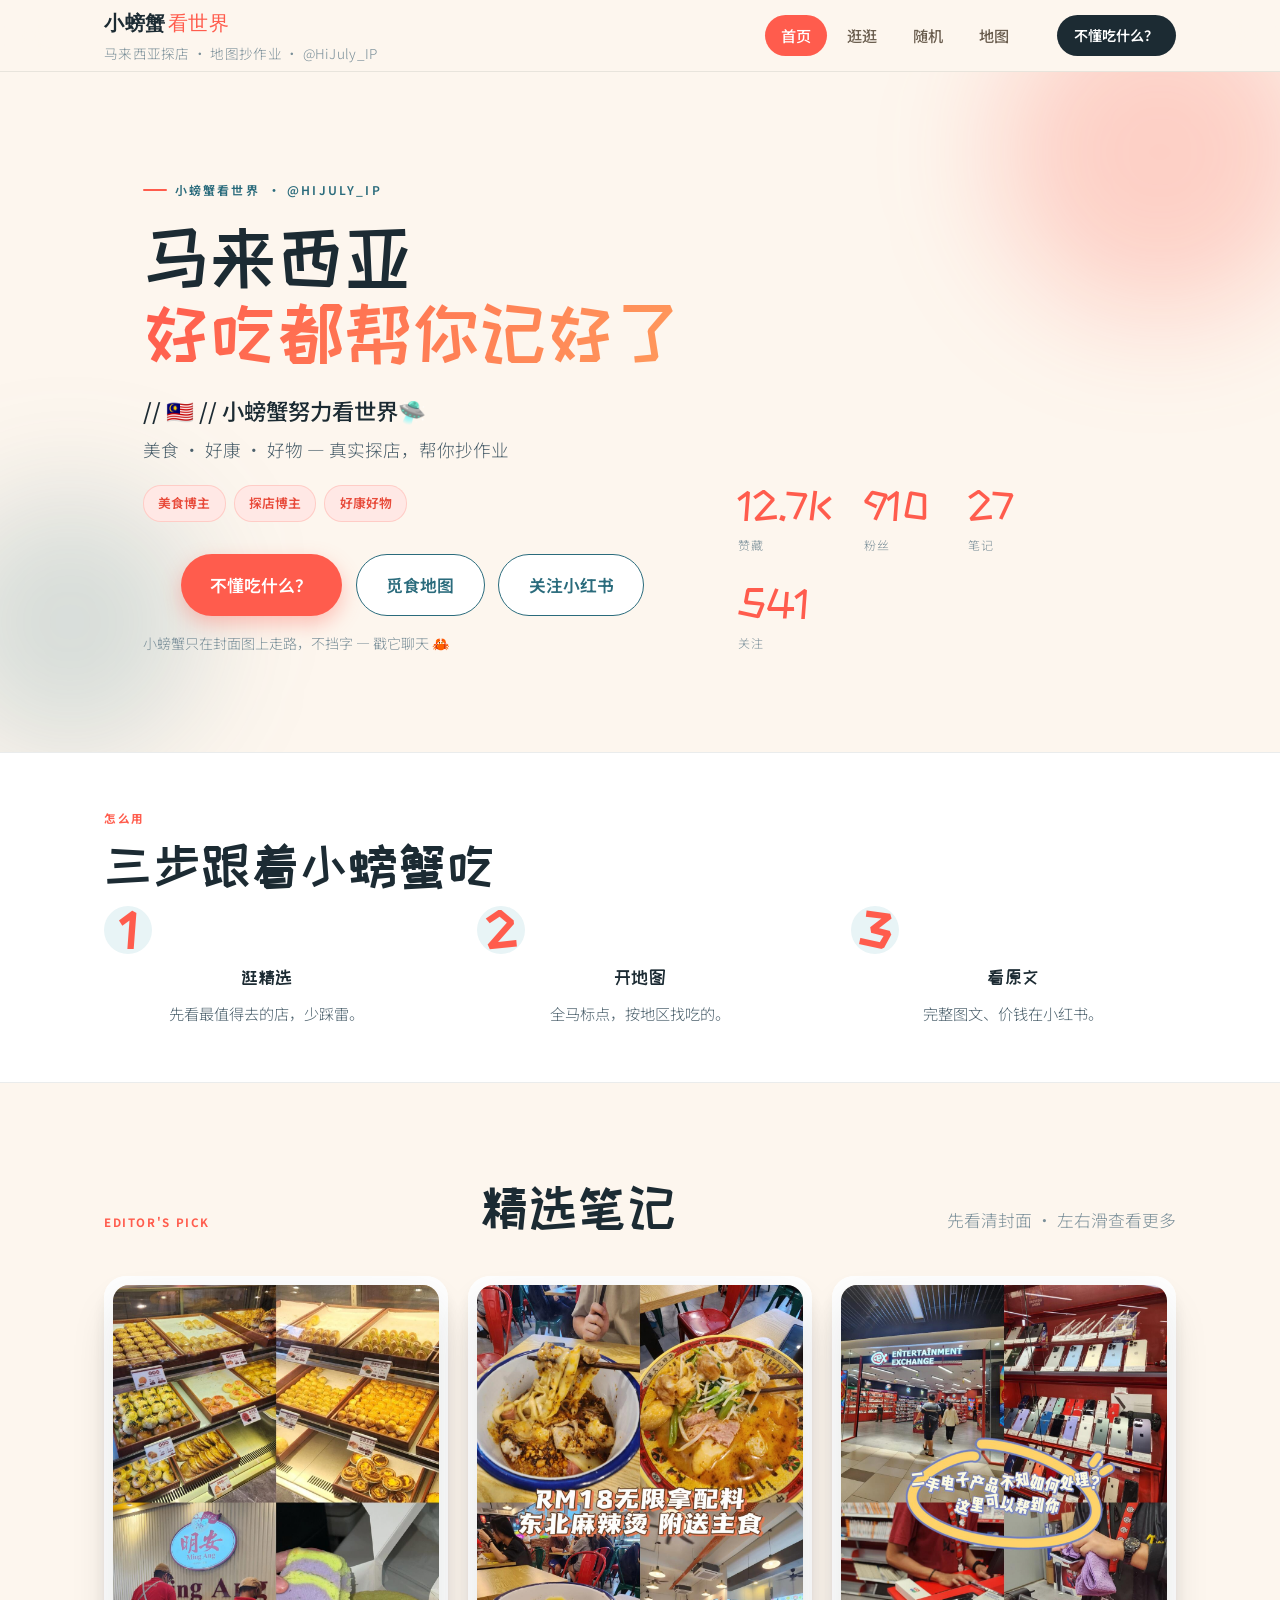
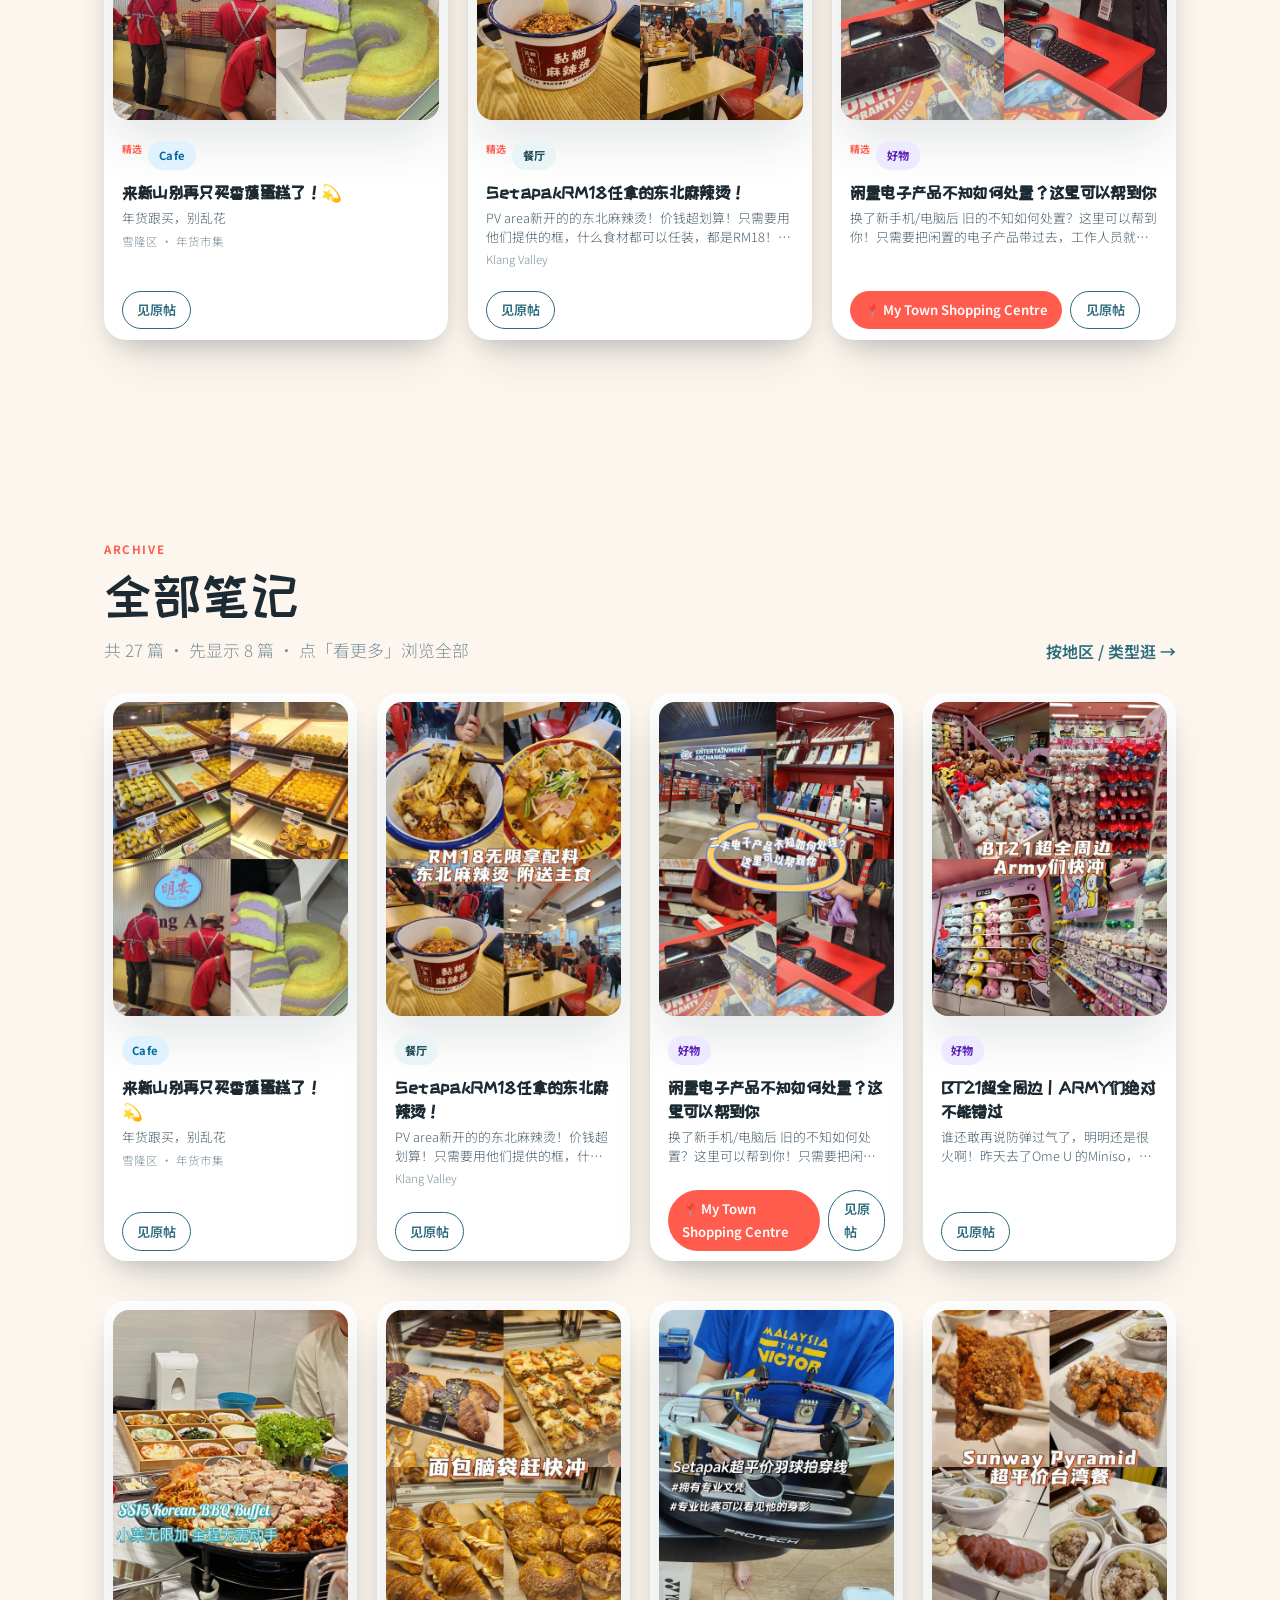
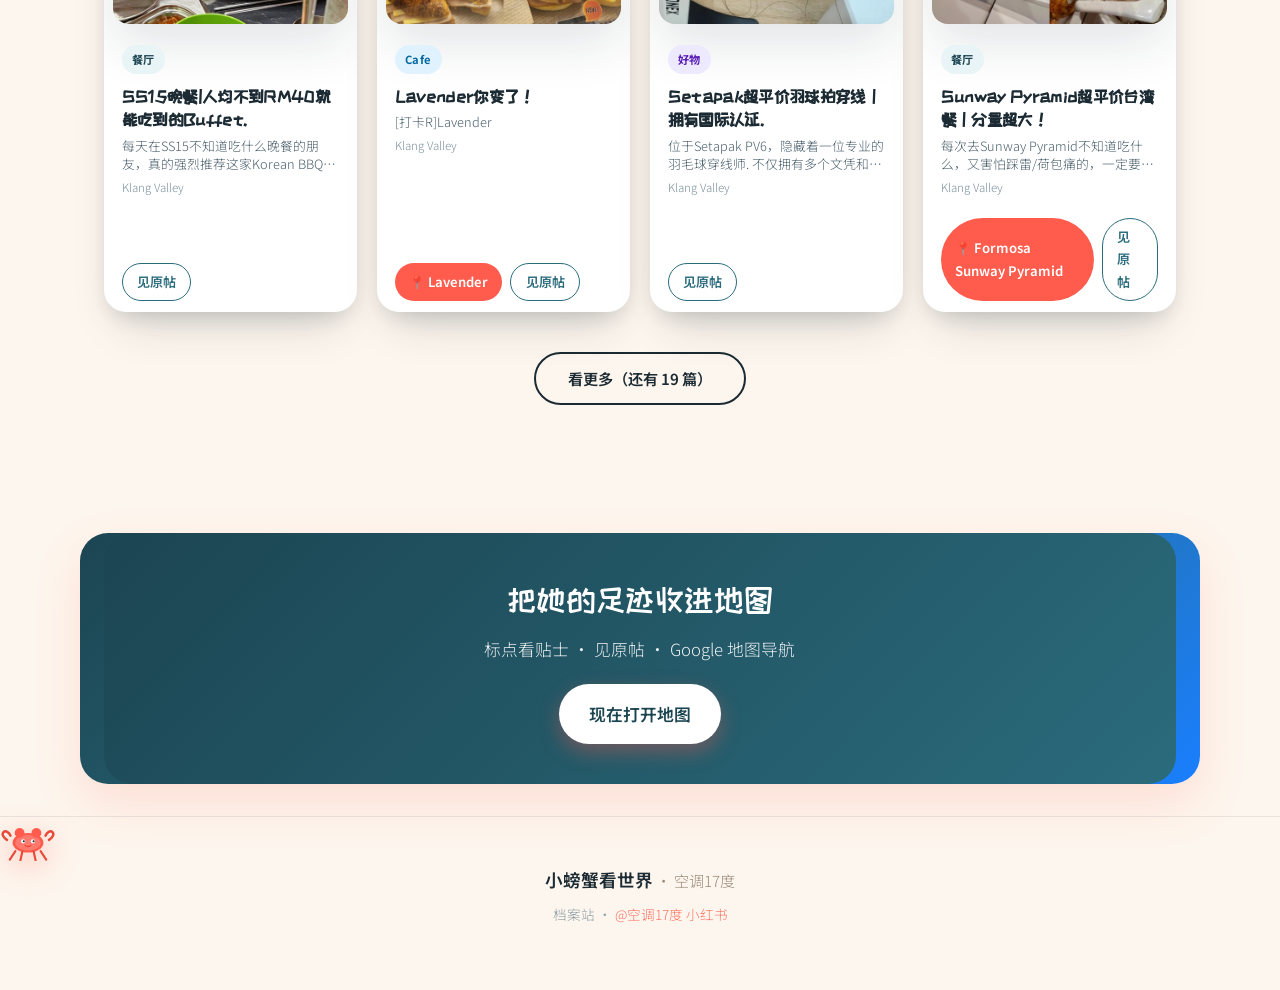
==== commit d23563d7: "Map v4.7.6: panel tap-outside, tight layout, aspect popup, keep transition" ====
--- a/index.html
+++ b/index.html
@@ -171,7 +171,7 @@
 <script src="js/site-config.js"></script>
 <script src="js/post-labels.js"></script>
 <script src="js/post-utils.js"></script>
-<script src="js/page-transition.js?v=4.7.5"></script>
+<script src="js/page-transition.js?v=4.7.6"></script>
 <script src="js/home.js"></script>
 <script src="js/nav.js"></script>
 <script src="js/crab-pet.js"></script>
--- a/css/main.css
+++ b/css/main.css
@@ -398,7 +398,7 @@
 
 #map {
   width: 100%;
-  height: calc(100vh - var(--header-h));
+  height: calc(100vh - var(--map-inset-top, calc(var(--header-h) + 52px)));
   z-index: 1;
 }
 
@@ -517,6 +517,47 @@
   padding: 1rem 1.15rem;
   border-bottom: 1px solid var(--border);
   background: var(--paper);
+  display: flex;
+  align-items: center;
+  justify-content: space-between;
+  gap: 0.5rem;
+}
+
+.panel-close {
+  display: none;
+  flex-shrink: 0;
+  width: 32px;
+  height: 32px;
+  border: none;
+  border-radius: 50%;
+  background: var(--cream);
+  color: var(--ink-muted);
+  font-size: 20px;
+  line-height: 1;
+  cursor: pointer;
+  font-family: inherit;
+}
+
+@media (max-width: 899px) {
+  .post-panel {
+    width: min(300px, 78vw);
+    z-index: 1100;
+  }
+
+  .panel-backdrop {
+    display: block;
+    z-index: 1050;
+  }
+
+  .panel-close {
+    display: inline-flex;
+    align-items: center;
+    justify-content: center;
+  }
+
+  body.panel-open {
+    overflow: hidden;
+  }
 }
 
 .panel-head h2 {
--- a/css/july.css
+++ b/css/july.css
@@ -749,19 +749,7 @@
 
 /* ── Map page ── */
 .map-hero-bar {
-  padding: calc(var(--header-h) + 1rem) 1.5rem 1rem;
-  background: var(--bg-elevated);
-  border-bottom: 1px solid var(--border);
-}
-
-.map-hero-bar h1 {
-  font-size: 1.5rem;
-  margin-bottom: 0.25rem;
-}
-
-.map-hero-bar p {
-  font-size: 0.95rem;
-  color: var(--ink-tertiary);
+  display: none;
 }
 
 .page-july.page-map {
@@ -771,7 +759,7 @@
 
 .page-july.page-map .main-layout,
 .page-july.page-map #map {
-  height: calc(100vh - var(--header-h) - 72px);
+  height: calc(100vh - var(--map-inset-top, var(--header-h)));
 }
 
 .page-july.page-map .site-bar-july {
--- a/css/july-mobile.css
+++ b/css/july-mobile.css
@@ -260,9 +260,42 @@
     font-size: 1.35rem;
   }
 
-  /* 地图页 */
-  .page-map .map-hero-bar h1 {
-    font-size: 1.25rem;
+  /* 地图页：去掉顶部白底，地图紧贴筛选按钮下方 */
+  .page-map {
+    padding-top: 0;
+    overflow: hidden;
+  }
+
+  .page-map .site-bar-rich {
+    position: fixed;
+    top: 0;
+    left: 0;
+    right: 0;
+    z-index: 900;
+    width: 100%;
+  }
+
+  .page-map .map-hero-bar {
+    display: none;
+  }
+
+  .page-map .map-toolbar {
+    position: fixed;
+    top: auto;
+    left: 0.65rem;
+    right: 0.65rem;
+    z-index: 850;
+  }
+
+  .page-map #map {
+    position: fixed !important;
+    top: var(--map-inset-top, 108px) !important;
+    left: 0 !important;
+    right: 0 !important;
+    bottom: 0 !important;
+    width: 100% !important;
+    height: auto !important;
+    z-index: 1;
   }
 
   .page-map .filter-pills {
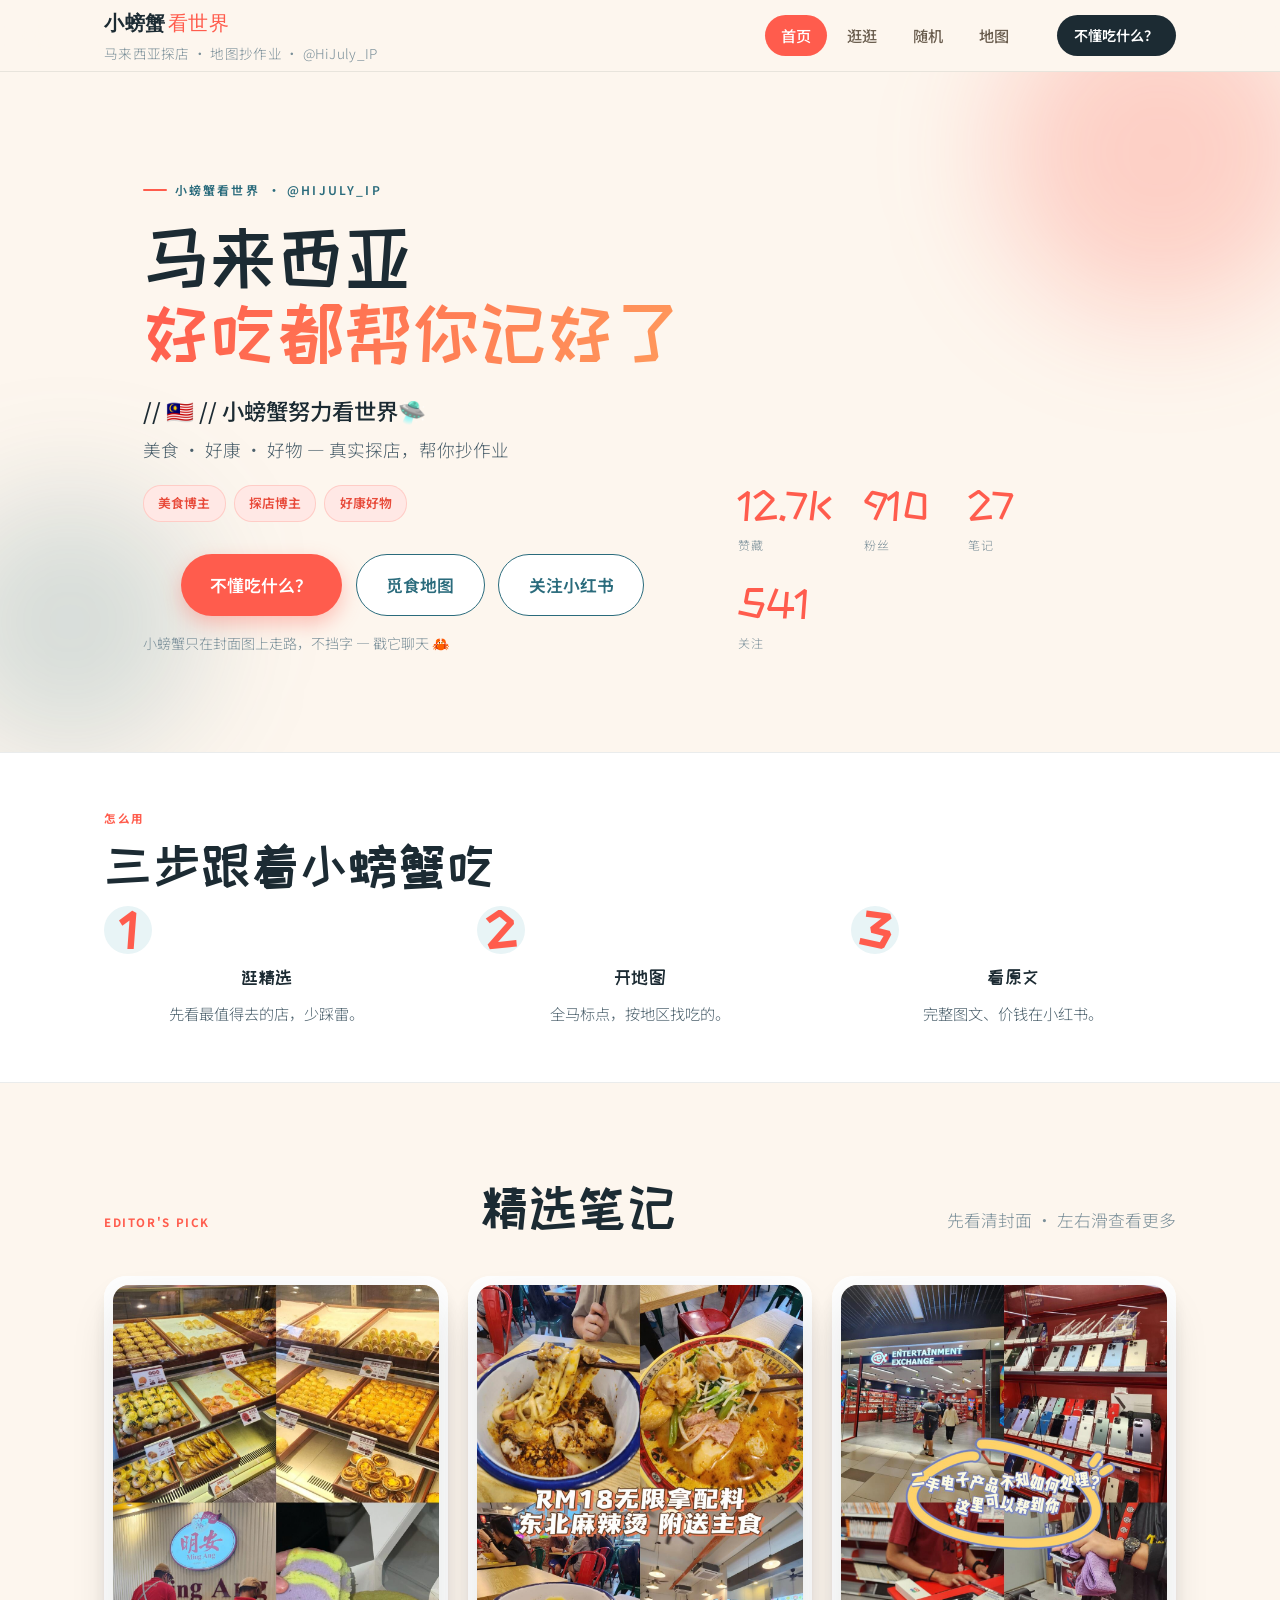
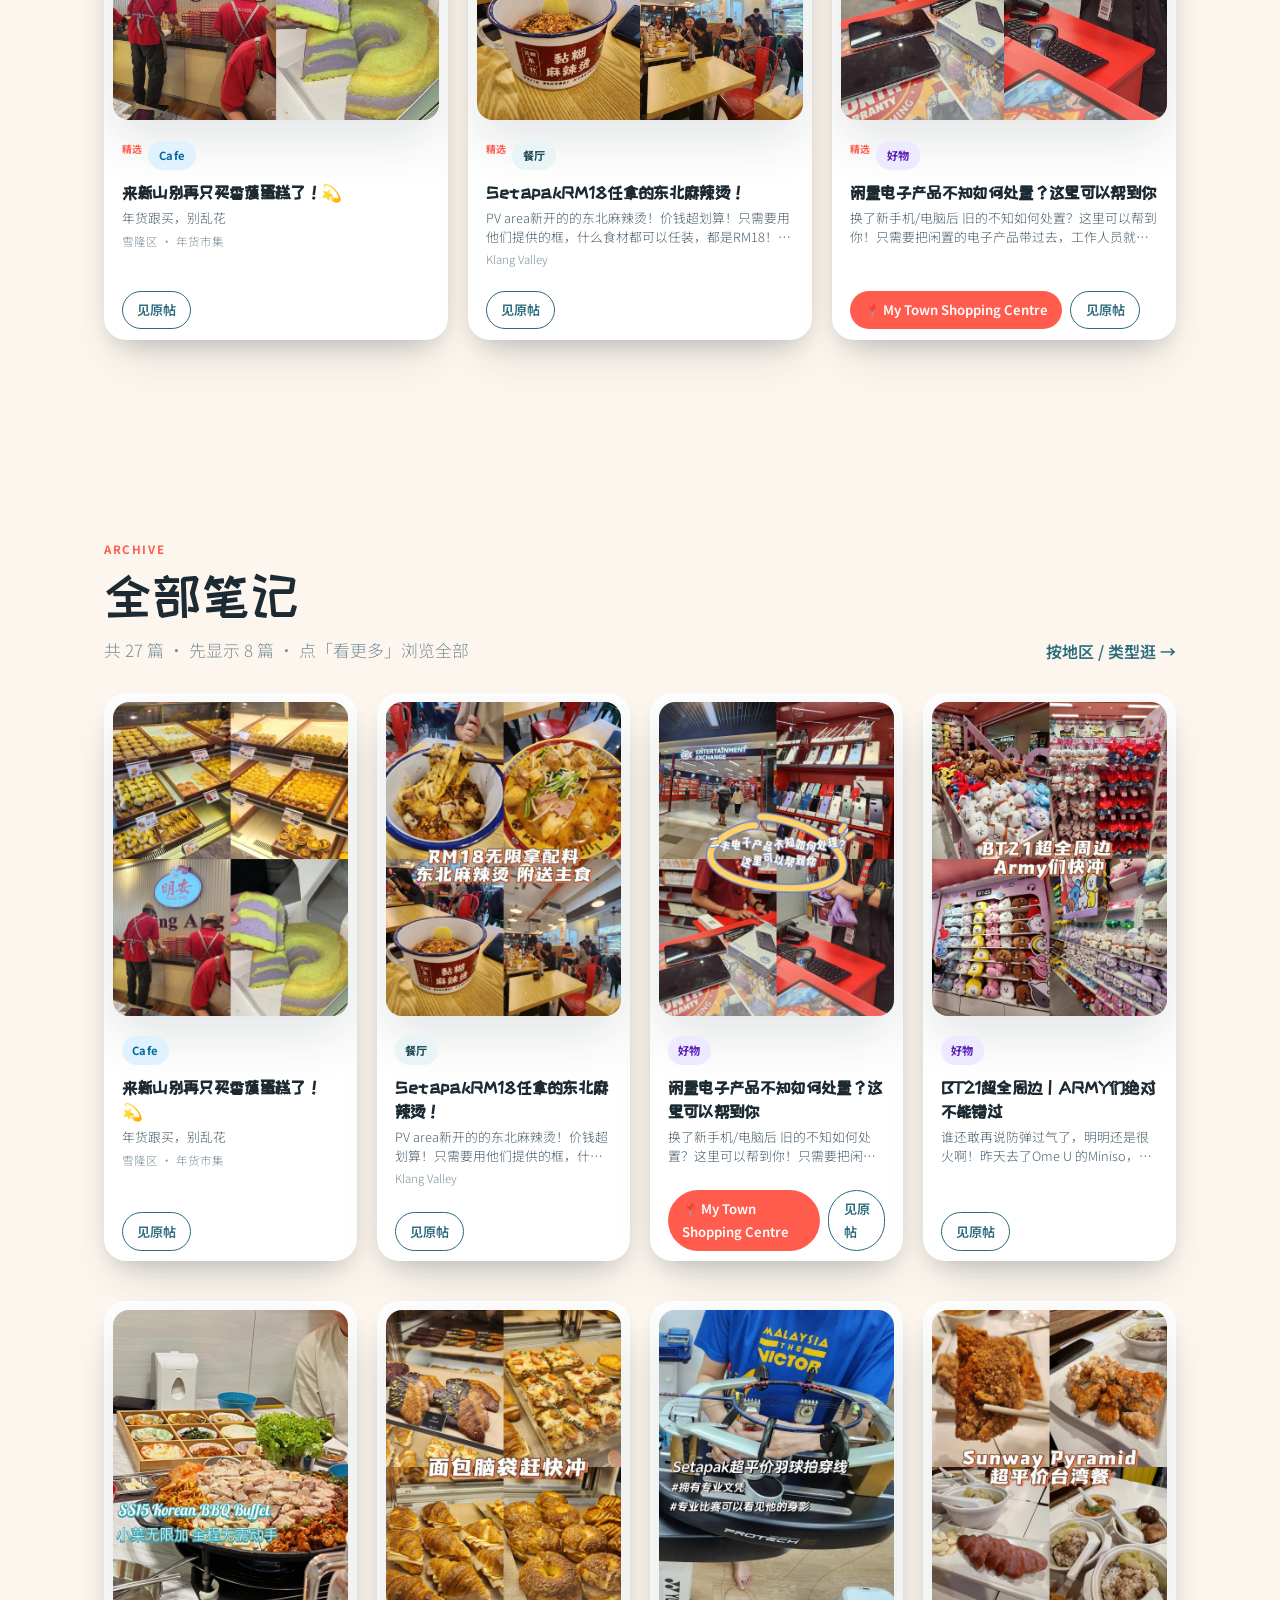
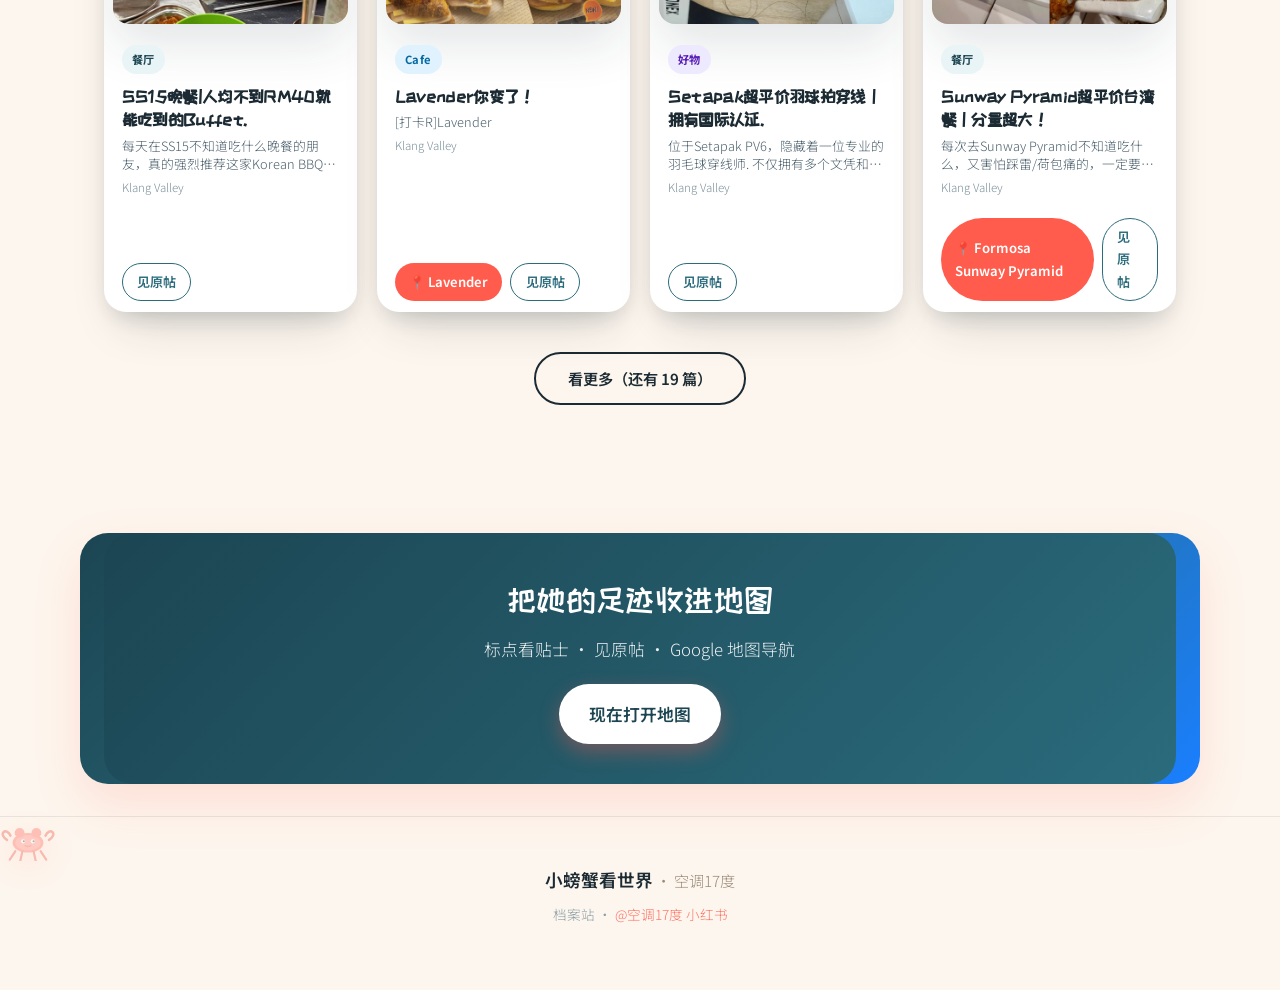
==== commit c808ede5: "v4.8: post preview lightbox, fix haokang/haowu, random image contain" ====
--- a/index.html
+++ b/index.html
@@ -12,10 +12,11 @@
   <link rel="stylesheet" href="css/july-v4.css">
   <link rel="stylesheet" href="css/july-bear.css">
   <link rel="stylesheet" href="css/july-layout.css">
-  <link rel="stylesheet" href="css/july-mobile.css?v=4.7.2">
+  <link rel="stylesheet" href="css/july-mobile.css?v=4.8.0">
   <link rel="stylesheet" href="css/crab-transition.css">
   <link rel="stylesheet" href="css/xhs-modal.css">
-  <link rel="stylesheet" href="css/july-archive-mobile.css?v=4.7.2">
+  <link rel="stylesheet" href="css/post-preview.css?v=4.8.0">
+  <link rel="stylesheet" href="css/july-archive-mobile.css?v=4.8.0">
   <script>
   (function(){if(sessionStorage.getItem('crabTransition')==='1'){document.documentElement.classList.add('crab-incoming');}})();
   </script>
@@ -170,9 +171,11 @@
 
 <script src="js/site-config.js"></script>
 <script src="js/post-labels.js"></script>
-<script src="js/post-utils.js"></script>
-<script src="js/page-transition.js?v=4.7.6"></script>
-<script src="js/home.js"></script>
+<script src="js/post-utils.js?v=4.8.0"></script>
+<script src="js/post-preview.js?v=4.8.0"></script>
+<script src="js/post-preview.js?v=4.8.0"></script>
+<script src="js/page-transition.js?v=4.8.0"></script>
+<script src="js/home.js?v=4.8.0"></script>
 <script src="js/nav.js"></script>
 <script src="js/crab-pet.js"></script>
 <script src="js/scroll-reveal.js"></script>
--- a/css/july-mobile.css
+++ b/css/july-mobile.css
@@ -402,16 +402,23 @@
 }
 
 .random-card__media {
-  aspect-ratio: 3 / 4;
-  max-height: 52vh;
+  display: flex;
+  align-items: center;
+  justify-content: center;
+  min-height: 200px;
+  max-height: min(56vh, 520px);
   background: var(--sand, #f5e6d3);
   overflow: hidden;
 }
 
 .random-card__media img {
+  display: block;
   width: 100%;
-  height: 100%;
-  object-fit: cover;
+  max-width: 100%;
+  max-height: min(56vh, 520px);
+  height: auto;
+  object-fit: contain;
+  object-position: center;
 }
 
 .random-card__empty {
@@ -480,8 +487,15 @@
 
 @media (max-width: 899px) {
   .random-card__media {
-    max-height: 48vh;
-  }
+    max-height: min(50vh, 440px);
+    padding: 0.35rem;
+    box-sizing: border-box;
+  }
+
+  .random-card__media img {
+    max-height: min(50vh, 440px);
+  }
+
   .random-card__title {
     font-size: 1.05rem;
   }
--- a/css/post-preview.css
+++ b/css/post-preview.css
@@ -0,0 +1,171 @@
+/* 笔记放大预览 */
+.post-preview {
+  position: fixed;
+  inset: 0;
+  z-index: 12000;
+  display: flex;
+  align-items: center;
+  justify-content: center;
+  padding: 1rem;
+  pointer-events: none;
+  opacity: 0;
+  visibility: hidden;
+  transition: opacity 0.28s ease, visibility 0s linear 0.28s;
+}
+
+.post-preview.is-open {
+  pointer-events: auto;
+  opacity: 1;
+  visibility: visible;
+  transition: opacity 0.32s ease, visibility 0s;
+}
+
+.post-preview__backdrop {
+  position: absolute;
+  inset: 0;
+  background: rgba(28, 43, 51, 0.55);
+  backdrop-filter: blur(14px) saturate(120%);
+  -webkit-backdrop-filter: blur(14px) saturate(120%);
+}
+
+.post-preview__dialog {
+  position: relative;
+  z-index: 1;
+  width: min(420px, 94vw);
+  max-height: min(88vh, 720px);
+  display: flex;
+  flex-direction: column;
+  background: #fff;
+  border-radius: 20px;
+  overflow: hidden;
+  box-shadow:
+    0 24px 48px -12px rgba(28, 43, 51, 0.35),
+    0 0 0 1px rgba(255, 255, 255, 0.6) inset;
+  transform: scale(0.94);
+  transition: transform 0.32s cubic-bezier(0.22, 1, 0.36, 1);
+}
+
+.post-preview.is-open .post-preview__dialog {
+  transform: scale(1);
+}
+
+.post-preview__close {
+  position: absolute;
+  top: 0.55rem;
+  right: 0.55rem;
+  z-index: 3;
+  width: 34px;
+  height: 34px;
+  border: none;
+  border-radius: 50%;
+  background: rgba(255, 255, 255, 0.92);
+  color: #64748b;
+  font-size: 22px;
+  line-height: 1;
+  cursor: pointer;
+  box-shadow: 0 2px 10px rgba(28, 43, 51, 0.15);
+}
+
+.post-preview__media {
+  flex: 0 1 auto;
+  min-height: 0;
+  max-height: min(58vh, 480px);
+  background: #f1f5f9;
+  display: flex;
+  align-items: center;
+  justify-content: center;
+  overflow: hidden;
+}
+
+.post-preview__media img {
+  display: block;
+  max-width: 100%;
+  max-height: min(58vh, 480px);
+  width: auto;
+  height: auto;
+  object-fit: contain;
+}
+
+.post-preview__empty {
+  padding: 3rem;
+  font-size: 3rem;
+}
+
+.post-preview__body {
+  flex-shrink: 0;
+  padding: 0.85rem 1rem 1rem;
+}
+
+.post-preview__title {
+  font-size: 1rem;
+  line-height: 1.4;
+  margin: 0.35rem 0 0.25rem;
+}
+
+.post-preview__hook {
+  font-size: 0.85rem;
+  color: #64748b;
+  line-height: 1.5;
+  margin: 0 0 0.35rem;
+}
+
+.post-preview__loc {
+  font-size: 0.78rem;
+  color: #94a3b8;
+  margin: 0 0 0.65rem;
+}
+
+.post-preview__actions {
+  display: flex;
+  gap: 0.45rem;
+  flex-wrap: wrap;
+}
+
+.post-preview__actions .btn {
+  flex: 1;
+  min-width: 6.5rem;
+  justify-content: center;
+}
+
+body.preview-open {
+  overflow: hidden;
+}
+
+button.post-cover--preview {
+  display: block;
+  width: 100%;
+  padding: 0;
+  border: none;
+  background: none;
+  cursor: zoom-in;
+  font: inherit;
+  text-align: inherit;
+}
+
+button.post-cover--preview img {
+  display: block;
+  width: 100%;
+  height: 100%;
+  object-fit: cover;
+}
+
+@media (max-width: 899px) {
+  .post-preview {
+    padding: 0.5rem;
+    align-items: flex-end;
+  }
+
+  .post-preview__dialog {
+    width: 100%;
+    max-height: 92vh;
+    border-radius: 18px 18px 12px 12px;
+  }
+
+  .post-preview__media {
+    max-height: min(52vh, 420px);
+  }
+
+  .post-preview__media img {
+    max-height: min(52vh, 420px);
+  }
+}
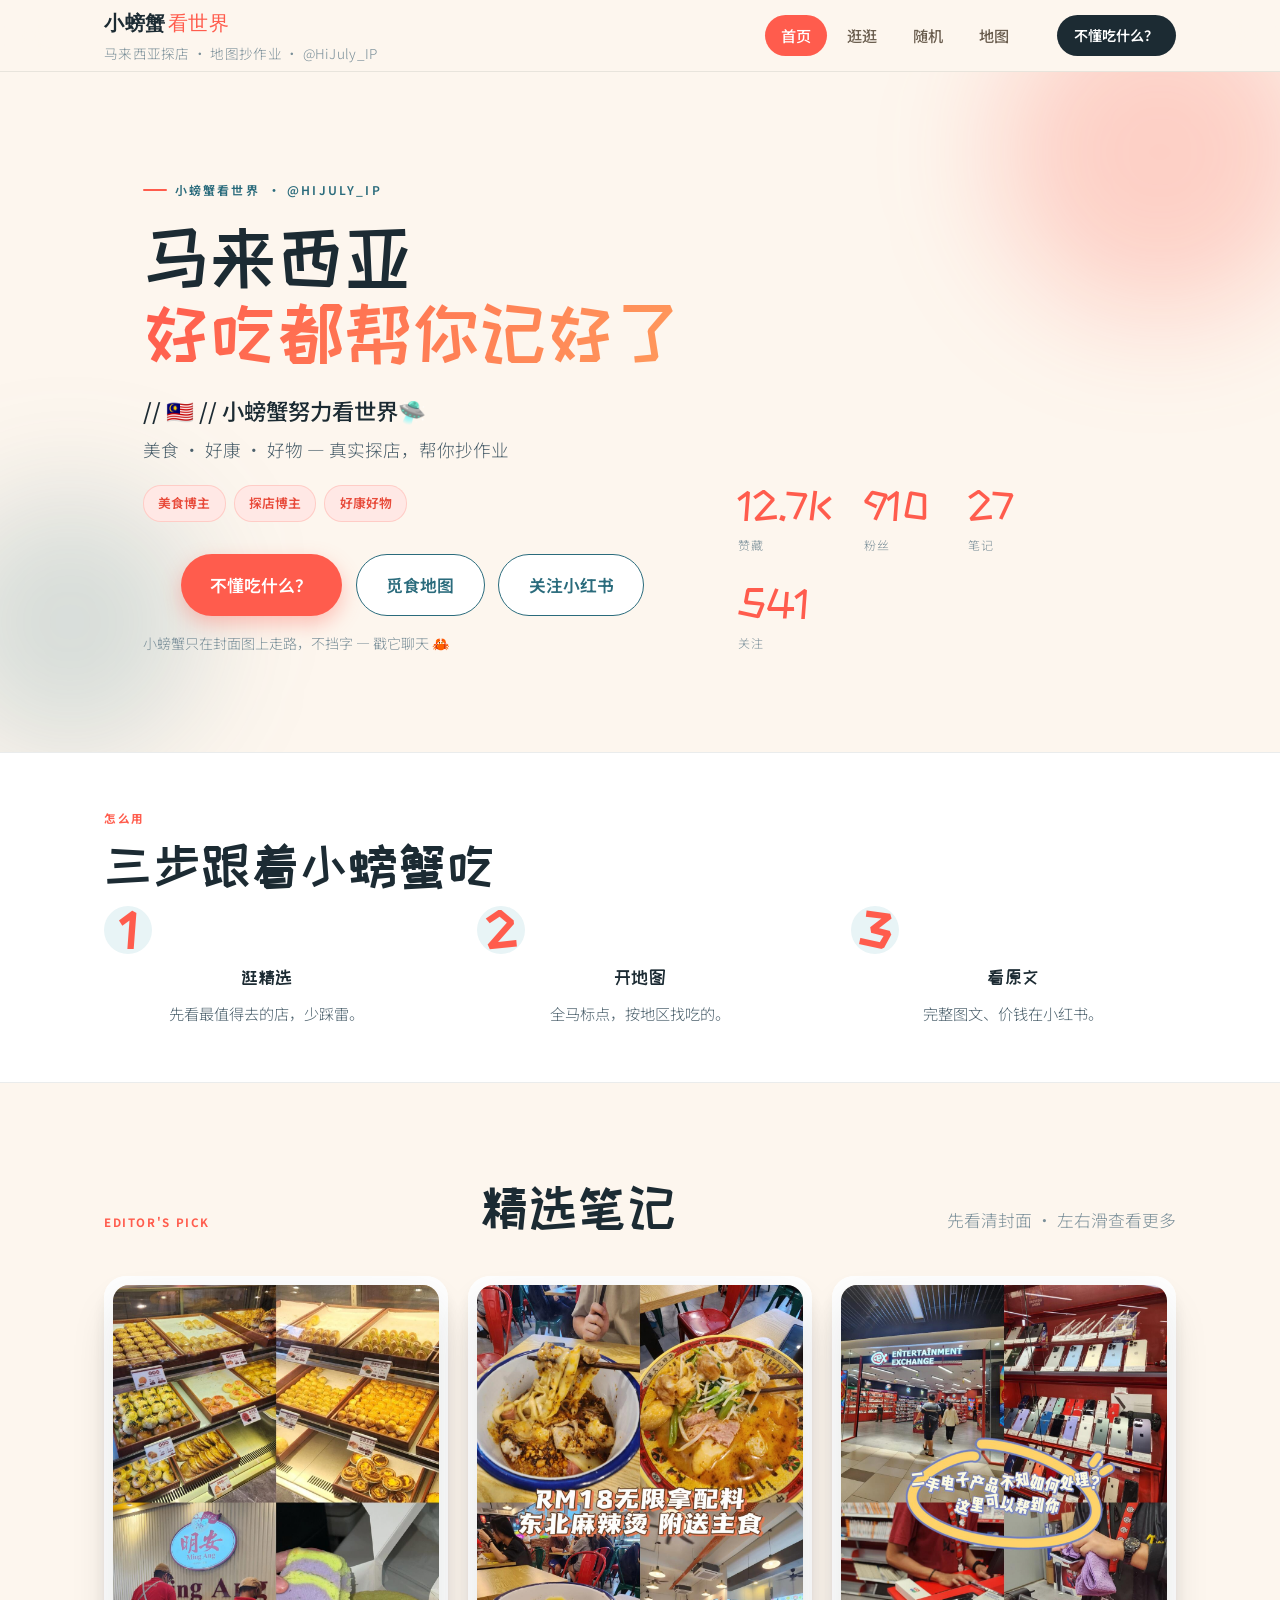
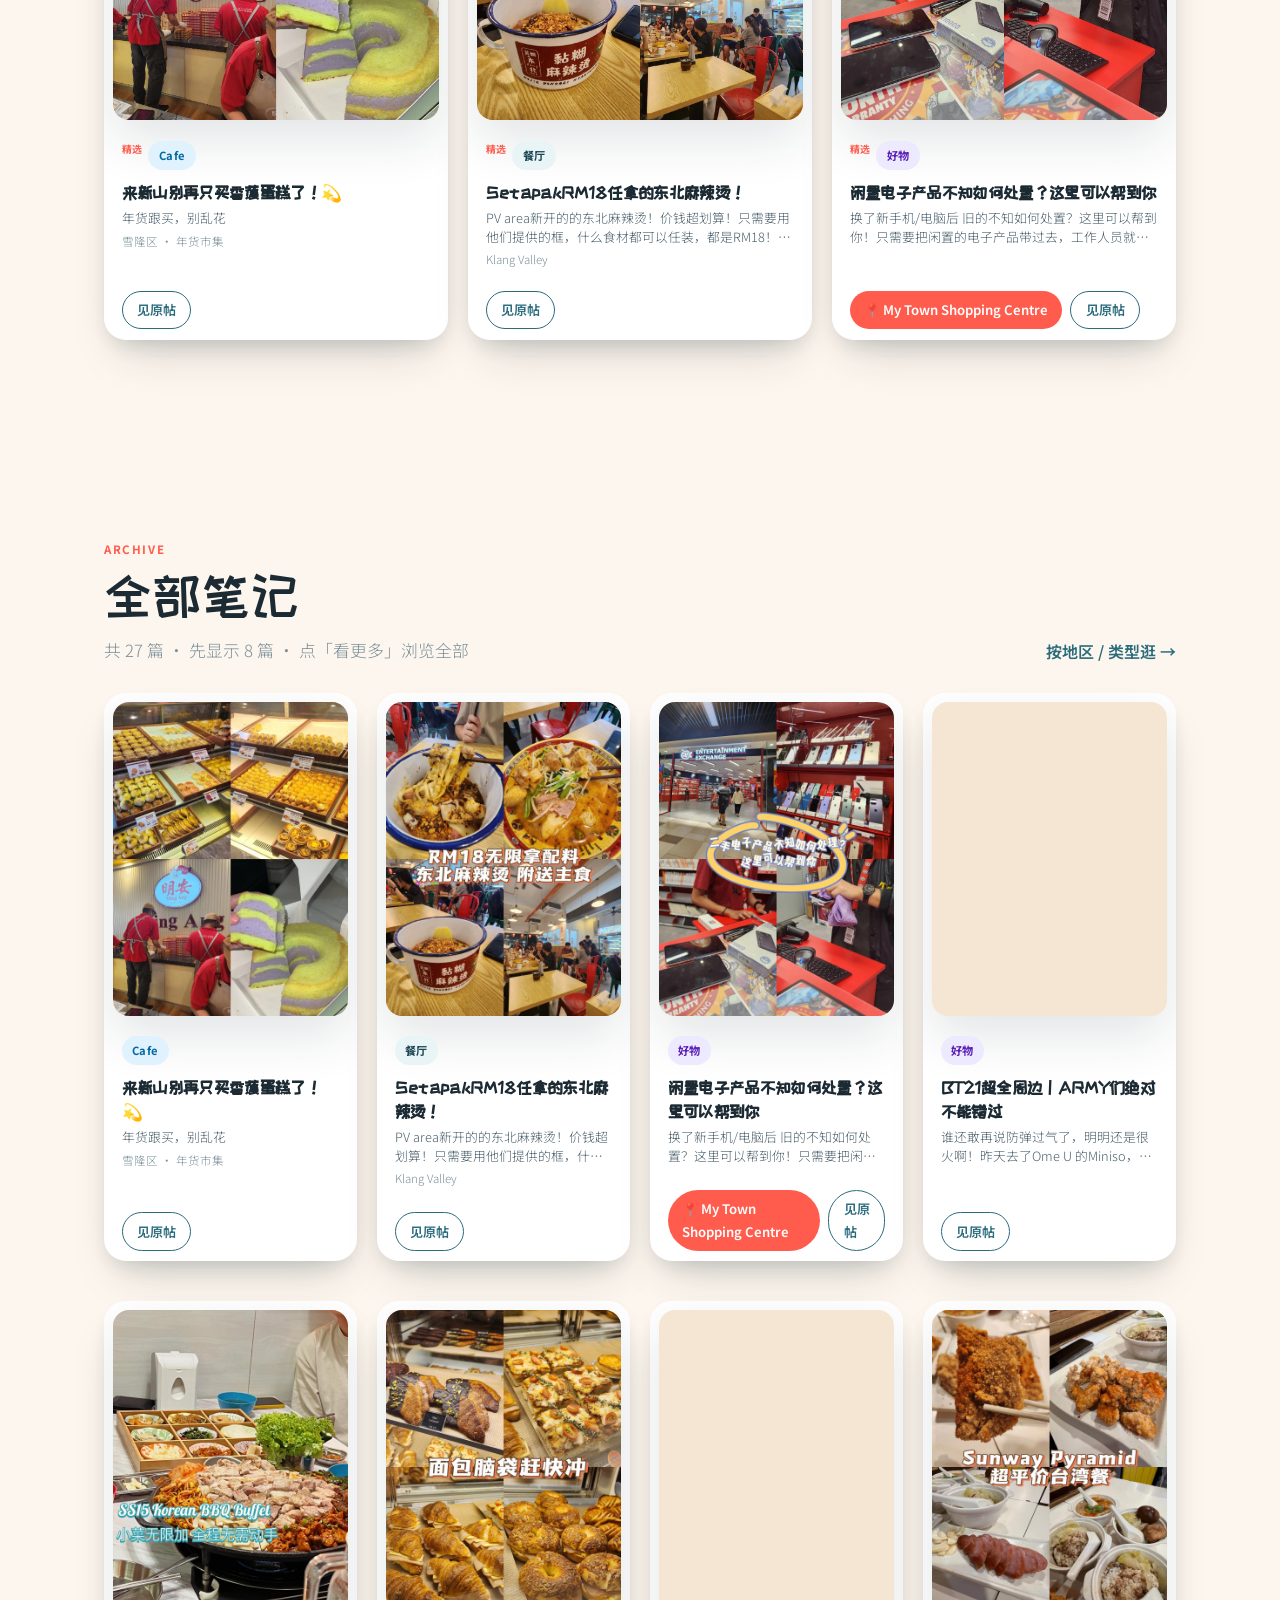
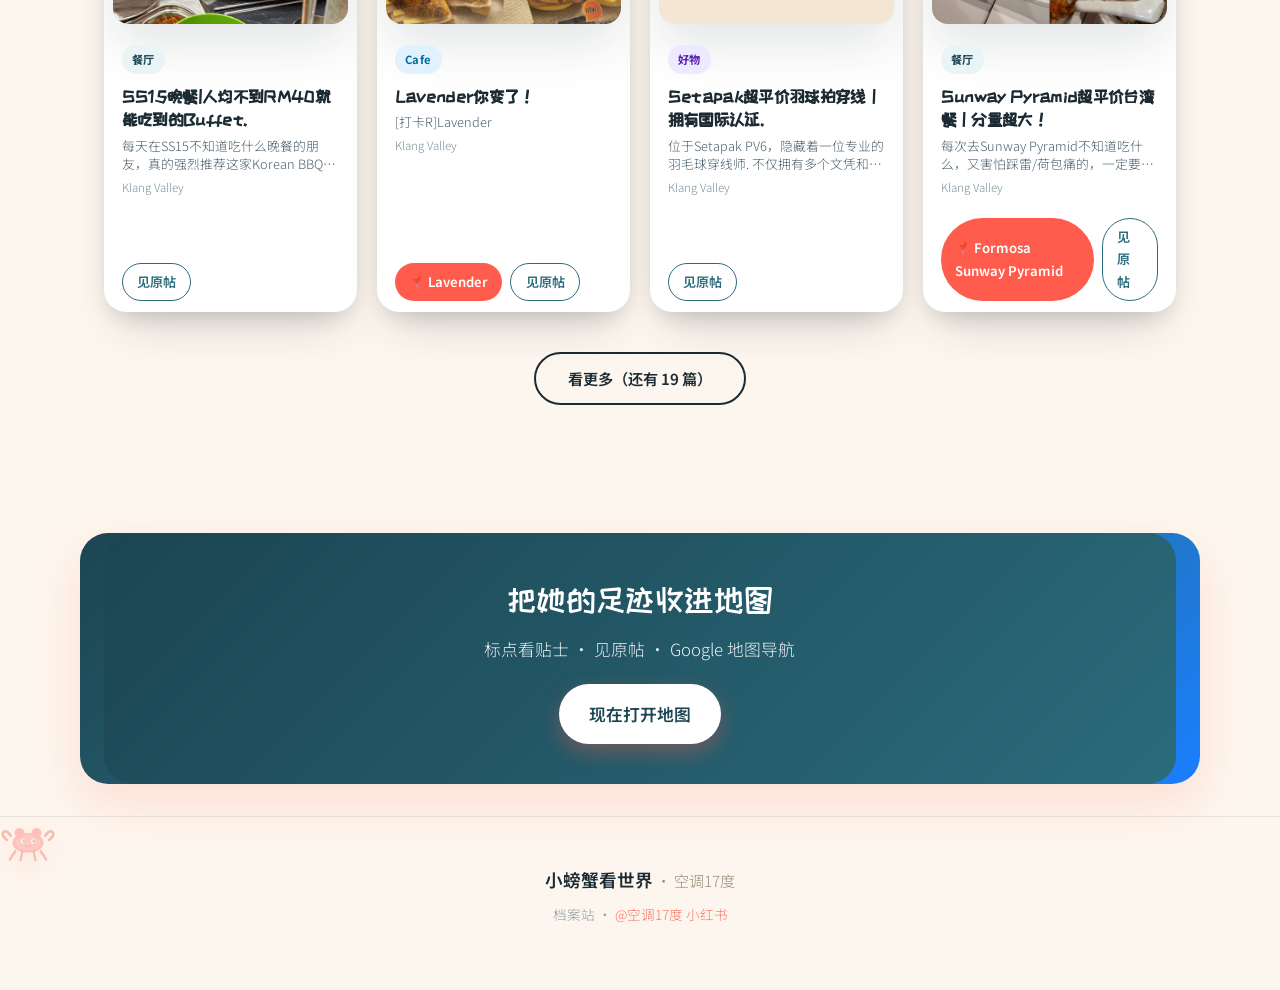
==== commit d8591043: "Home covers always preview; map link in lightbox; Figma MCP setup doc (v4.8.1)" ====
--- a/index.html
+++ b/index.html
@@ -12,11 +12,11 @@
   <link rel="stylesheet" href="css/july-v4.css">
   <link rel="stylesheet" href="css/july-bear.css">
   <link rel="stylesheet" href="css/july-layout.css">
-  <link rel="stylesheet" href="css/july-mobile.css?v=4.8.0">
+  <link rel="stylesheet" href="css/july-mobile.css?v=4.8.1">
   <link rel="stylesheet" href="css/crab-transition.css">
   <link rel="stylesheet" href="css/xhs-modal.css">
-  <link rel="stylesheet" href="css/post-preview.css?v=4.8.0">
-  <link rel="stylesheet" href="css/july-archive-mobile.css?v=4.8.0">
+  <link rel="stylesheet" href="css/post-preview.css?v=4.8.1">
+  <link rel="stylesheet" href="css/july-archive-mobile.css?v=4.8.1">
   <script>
   (function(){if(sessionStorage.getItem('crabTransition')==='1'){document.documentElement.classList.add('crab-incoming');}})();
   </script>
@@ -171,11 +171,11 @@
 
 <script src="js/site-config.js"></script>
 <script src="js/post-labels.js"></script>
-<script src="js/post-utils.js?v=4.8.0"></script>
-<script src="js/post-preview.js?v=4.8.0"></script>
-<script src="js/post-preview.js?v=4.8.0"></script>
-<script src="js/page-transition.js?v=4.8.0"></script>
-<script src="js/home.js?v=4.8.0"></script>
+<script src="js/post-utils.js?v=4.8.1"></script>
+<script src="js/post-preview.js?v=4.8.1"></script>
+<script src="js/post-preview.js?v=4.8.1"></script>
+<script src="js/page-transition.js?v=4.8.1"></script>
+<script src="js/home.js?v=4.8.1"></script>
 <script src="js/nav.js"></script>
 <script src="js/crab-pet.js"></script>
 <script src="js/scroll-reveal.js"></script>
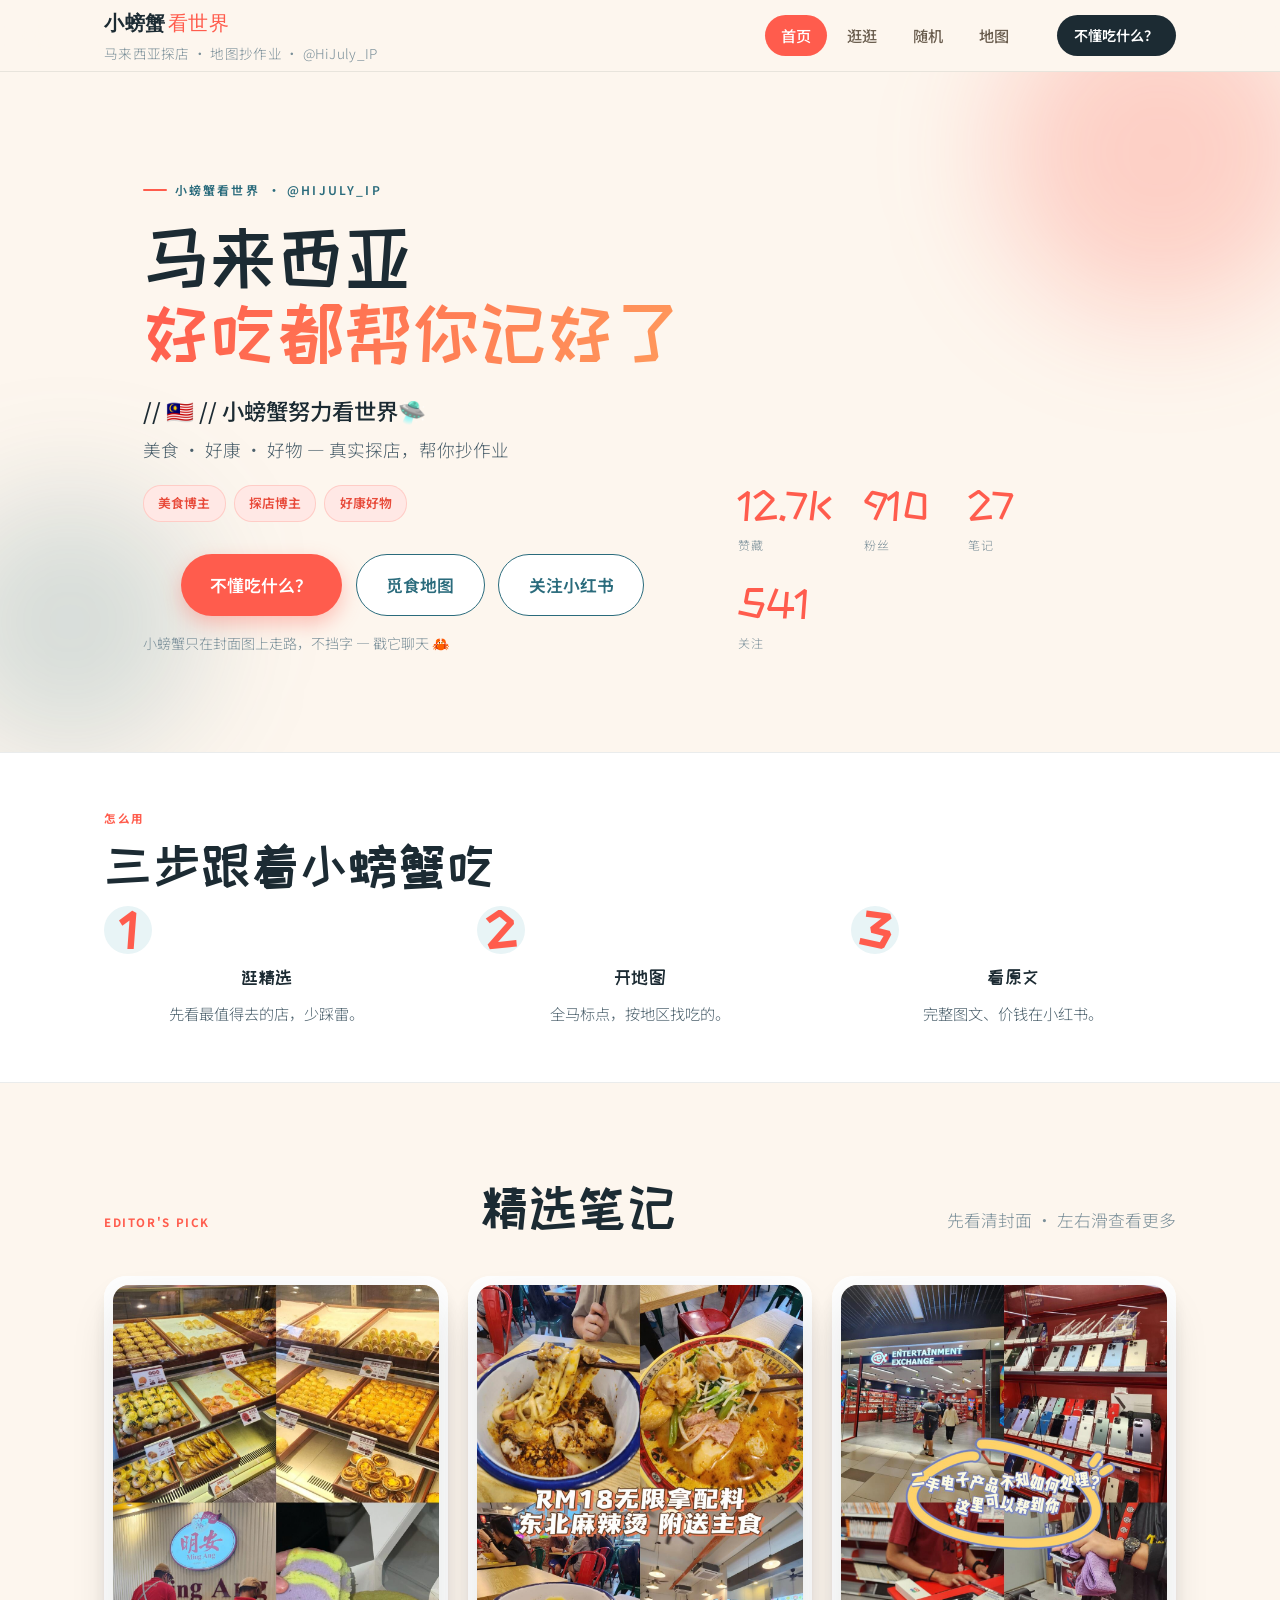
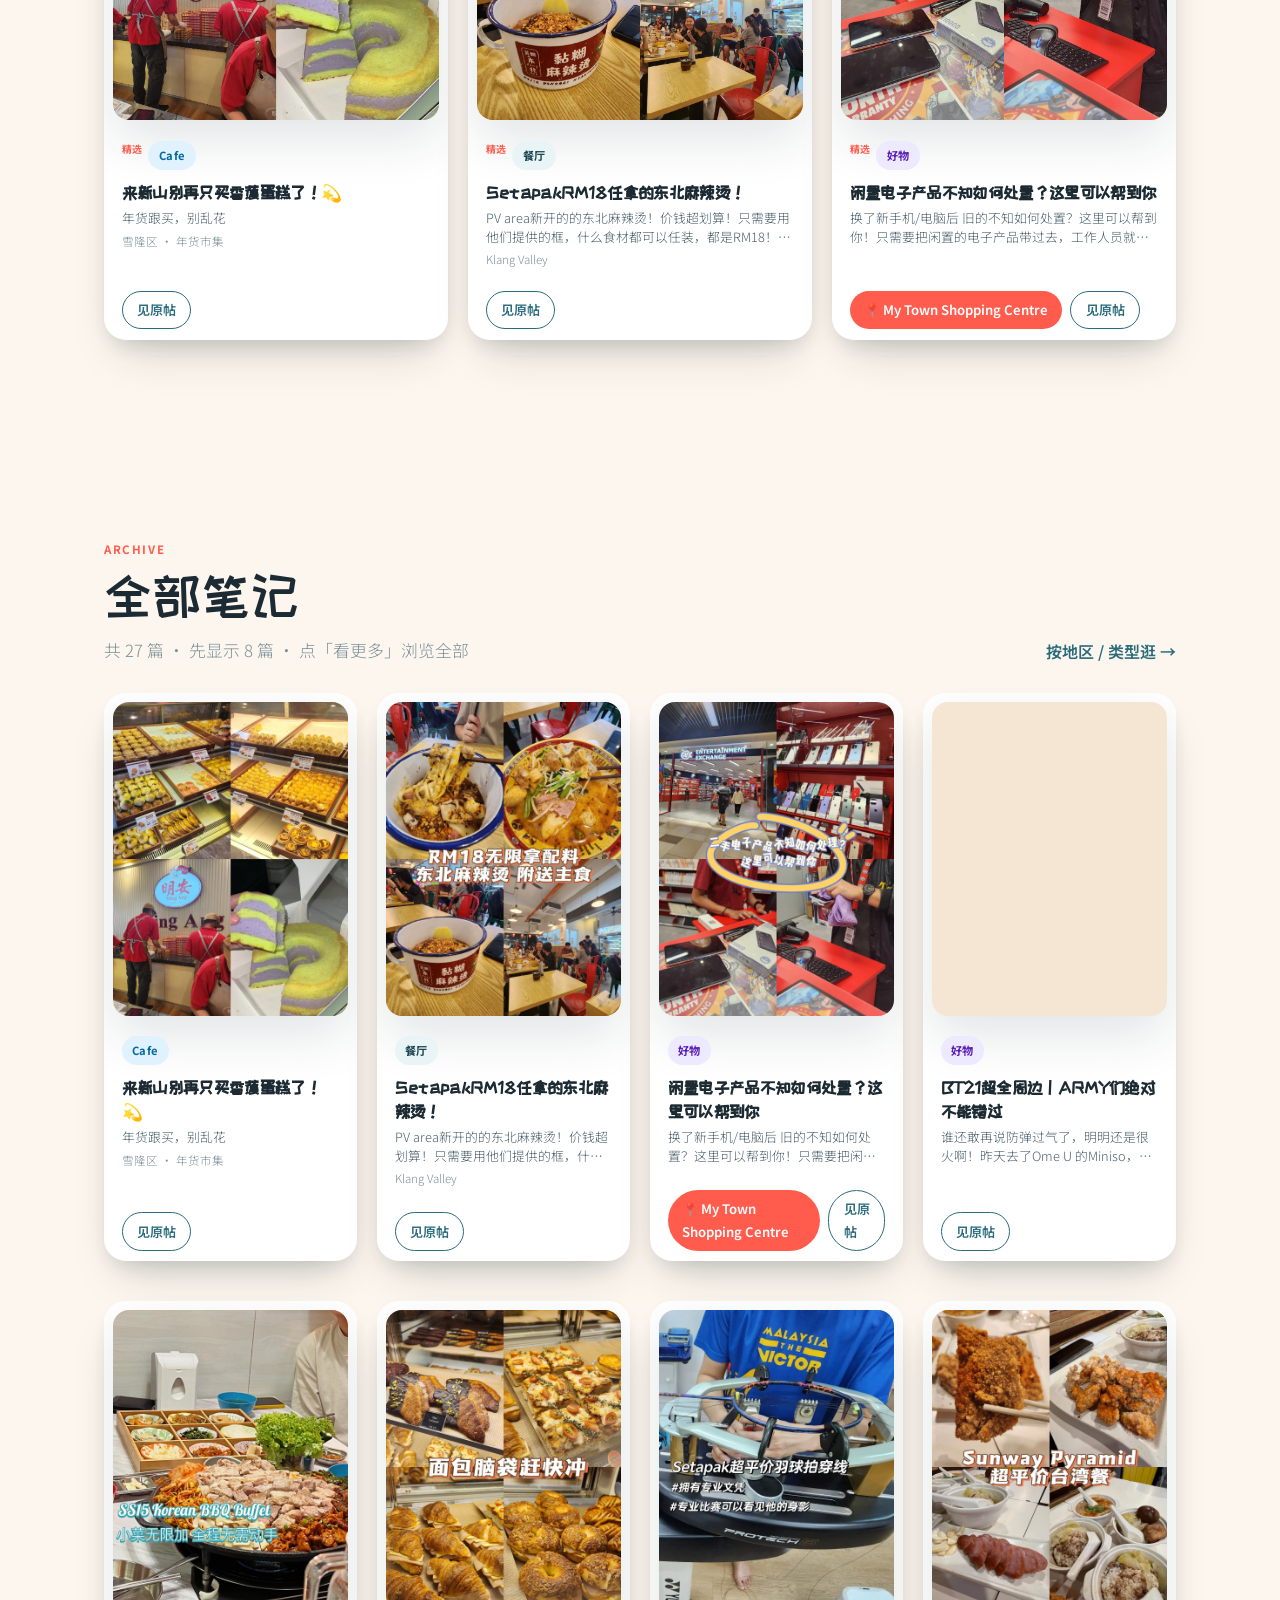
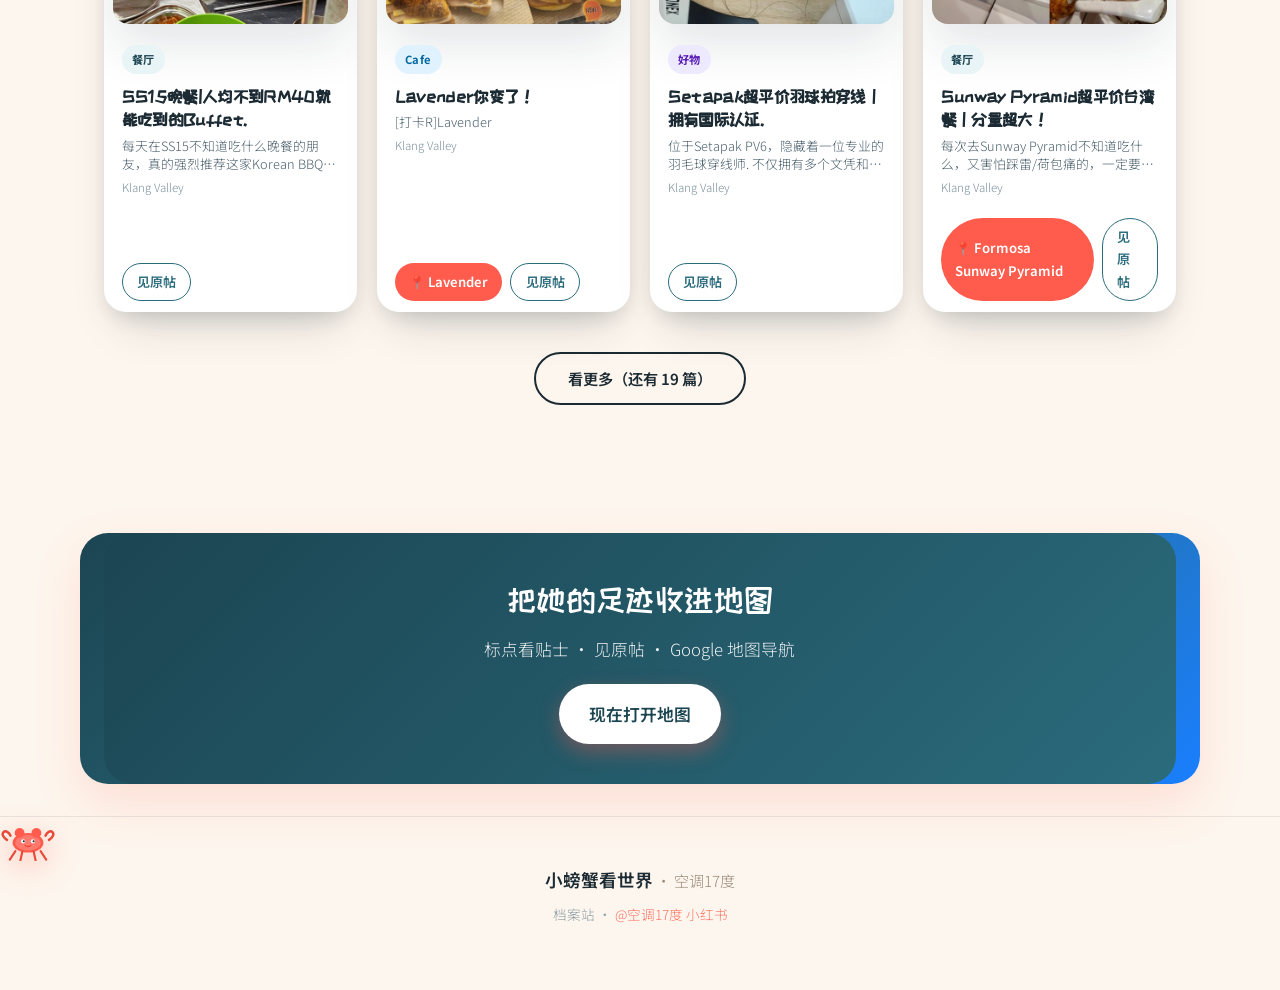
==== commit 69e855a1: "Remove duplicate post-preview script" ====
--- a/index.html
+++ b/index.html
@@ -173,7 +173,6 @@
 <script src="js/post-labels.js"></script>
 <script src="js/post-utils.js?v=4.8.1"></script>
 <script src="js/post-preview.js?v=4.8.1"></script>
-<script src="js/post-preview.js?v=4.8.1"></script>
 <script src="js/page-transition.js?v=4.8.1"></script>
 <script src="js/home.js?v=4.8.1"></script>
 <script src="js/nav.js"></script>
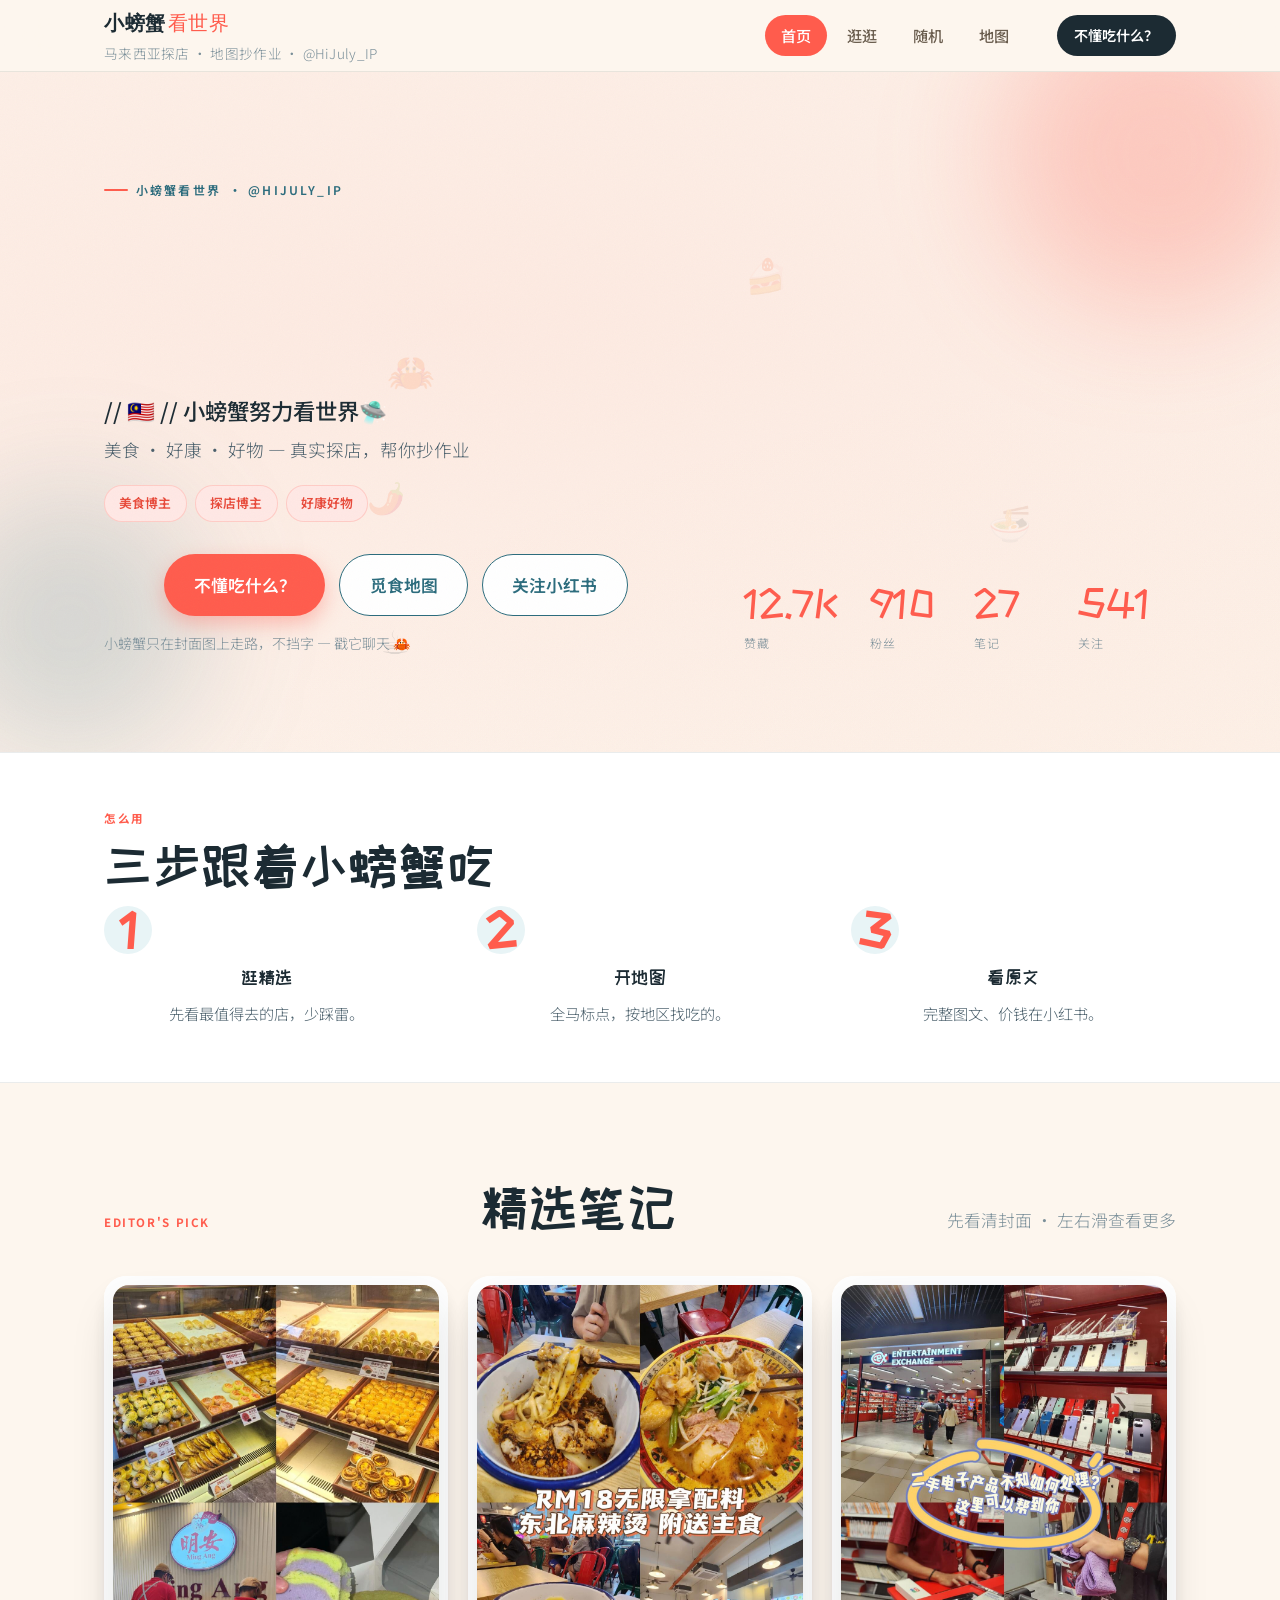
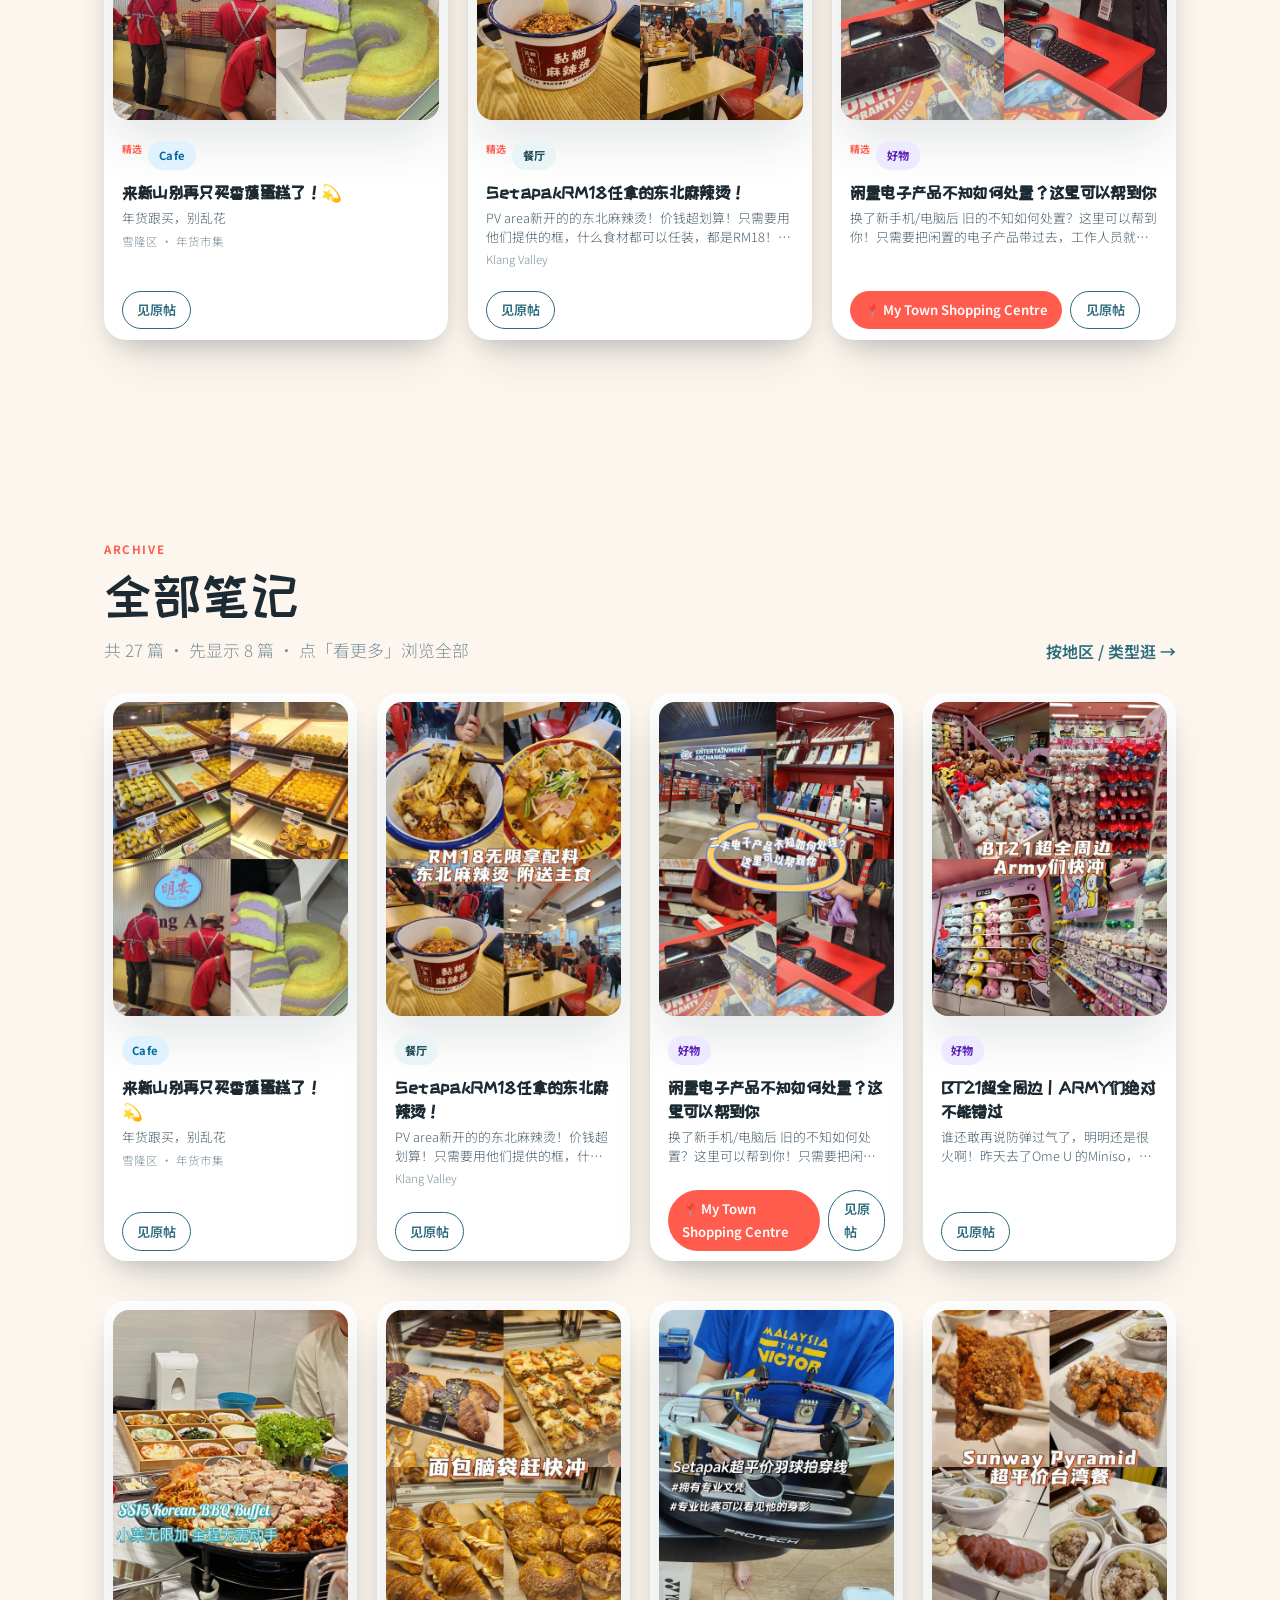
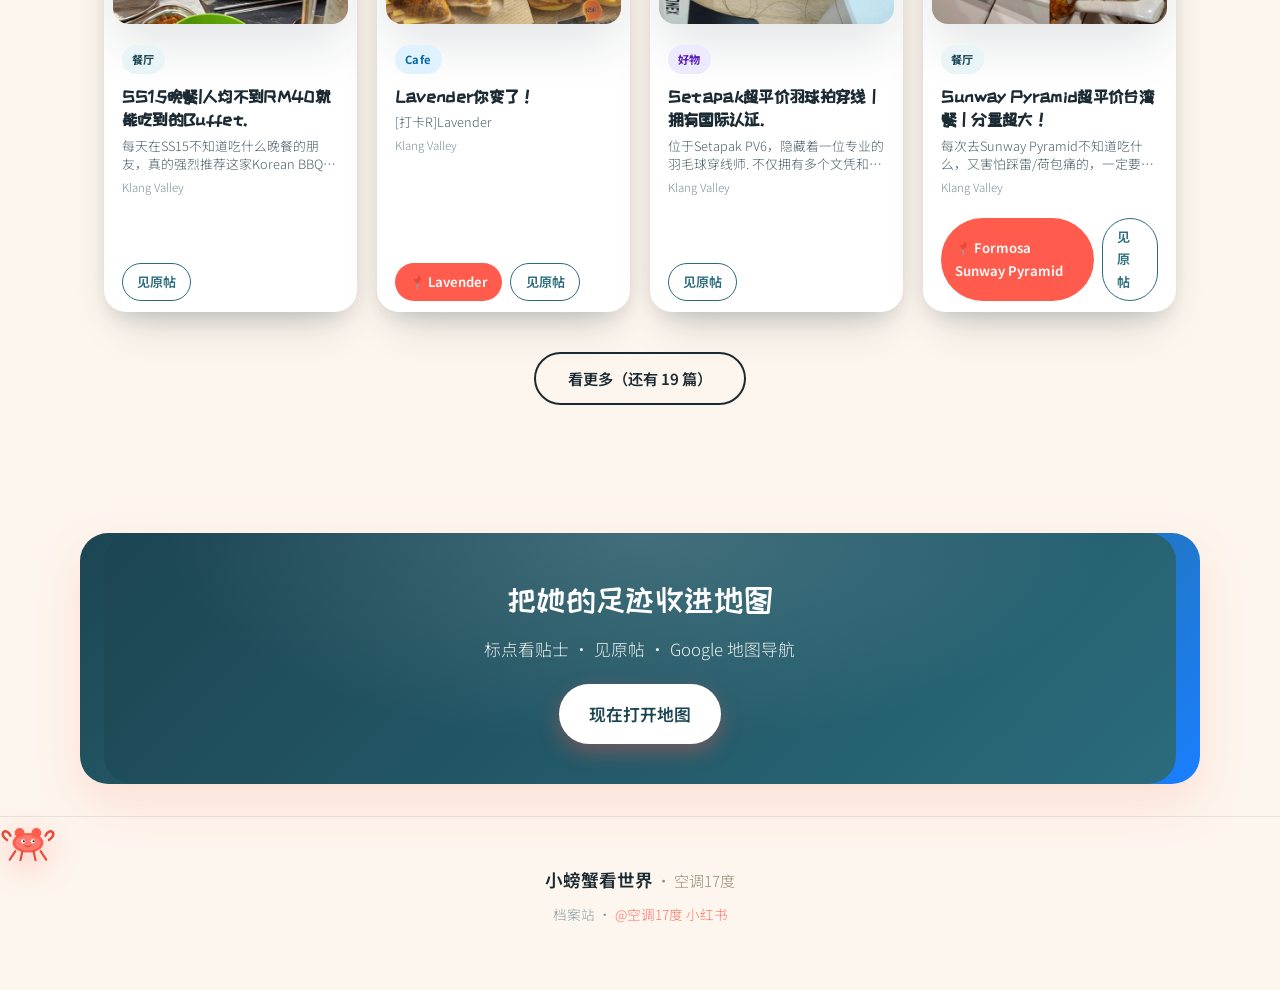
==== commit e79e68e3: "feat: add React Bits-style visual effects (sparkles, glassmorphism, blur text, counters)" ====
--- a/index.html
+++ b/index.html
@@ -17,6 +17,7 @@
   <link rel="stylesheet" href="css/xhs-modal.css">
   <link rel="stylesheet" href="css/post-preview.css?v=4.8.1">
   <link rel="stylesheet" href="css/july-archive-mobile.css?v=4.8.1">
+  <link rel="stylesheet" href="css/effects.css?v=1.0">
   <script>
   (function(){if(sessionStorage.getItem('crabTransition')==='1'){document.documentElement.classList.add('crab-incoming');}})();
   </script>
@@ -178,5 +179,6 @@
 <script src="js/nav.js"></script>
 <script src="js/crab-pet.js"></script>
 <script src="js/scroll-reveal.js"></script>
+<script src="js/effects.js?v=1.0"></script>
 </body>
 </html>
--- a/css/effects.css
+++ b/css/effects.css
@@ -0,0 +1,492 @@
+/* ═══════════════════════════════════════════════
+   小螃蟹看世界 · Visual Effects Enhancement
+   React Bits-style effects: Sparkle, BlurText,
+   GradientText, Glassmorphism, Counter, Parallax
+   ═══════════════════════════════════════════ */
+
+/* ═══════════════════════════════════════════
+   1. Animated Gradient Text (React Bits GradientText)
+   ═══════════════════════════════════════════ */
+
+@keyframes gradient-shift {
+  0%, 100% { background-position: 0% 50%; }
+  50% { background-position: 100% 50%; }
+}
+
+.page-v4 .gradient-text {
+  background: linear-gradient(
+    90deg,
+    var(--coral, #ff5c4d) 0%,
+    #ff9a5c 25%,
+    #ffb347 50%,
+    #ff9a5c 75%,
+    var(--coral, #ff5c4d) 100%
+  );
+  background-size: 200% auto;
+  -webkit-background-clip: text;
+  background-clip: text;
+  -webkit-text-fill-color: transparent;
+  animation: gradient-shift 4s ease-in-out infinite;
+}
+
+/* Subtle shimmer on headings */
+@keyframes shimmer {
+  0% { opacity: 0.85; }
+  50% { opacity: 1; }
+  100% { opacity: 0.85; }
+}
+
+.page-v4 .display,
+.page-v4 .section-title {
+  animation: shimmer 3s ease-in-out infinite;
+}
+
+/* ═══════════════════════════════════════════
+   2. Blur Text Reveal (React Bits BlurText)
+   ═══════════════════════════════════════════ */
+
+.blur-reveal {
+  filter: blur(12px);
+  opacity: 0;
+  transition: filter 1.2s cubic-bezier(0.22, 1, 0.36, 1), opacity 1.2s cubic-bezier(0.22, 1, 0.36, 1);
+}
+
+.blur-reveal.is-visible {
+  filter: blur(0);
+  opacity: 1;
+}
+
+/* Stagger children */
+.blur-reveal--stagger .blur-reveal-char {
+  display: inline-block;
+  transition: filter 0.8s cubic-bezier(0.22, 1, 0.36, 1), opacity 0.8s cubic-bezier(0.22, 1, 0.36, 1);
+}
+
+/* ═══════════════════════════════════════════
+   3. Sparkle Particles (React Bits SparkleEffect)
+   ═══════════════════════════════════════════ */
+
+.hero-sparkles {
+  position: absolute;
+  inset: 0;
+  pointer-events: none;
+  overflow: hidden;
+  z-index: 0;
+}
+
+.sparkle {
+  position: absolute;
+  width: 4px;
+  height: 4px;
+  border-radius: 50%;
+  background: var(--coral, #ff5c4d);
+  opacity: 0;
+  animation: sparkle-float linear infinite;
+}
+
+@keyframes sparkle-float {
+  0% {
+    opacity: 0;
+    transform: translateY(0) scale(0) rotate(0deg);
+  }
+  10% {
+    opacity: 1;
+    transform: scale(1) rotate(45deg);
+  }
+  70% {
+    opacity: 0.8;
+  }
+  100% {
+    opacity: 0;
+    transform: translateY(-200px) scale(0) rotate(180deg);
+  }
+}
+
+/* Star-shaped sparkles */
+@keyframes sparkle-star {
+  0% {
+    opacity: 0;
+    transform: scale(0) rotate(0deg);
+  }
+  20% {
+    opacity: 1;
+    transform: scale(1.2) rotate(90deg);
+  }
+  50% {
+    opacity: 1;
+    transform: scale(1) rotate(180deg);
+  }
+  100% {
+    opacity: 0;
+    transform: scale(0) rotate(360deg);
+  }
+}
+
+.sparkle--star {
+  width: 8px;
+  height: 8px;
+  border-radius: 0;
+  background: transparent;
+  clip-path: polygon(50% 0%, 61% 35%, 98% 35%, 68% 57%, 79% 91%, 50% 70%, 21% 91%, 32% 57%, 2% 35%, 39% 35%);
+  animation-name: sparkle-star;
+}
+
+/* ═══════════════════════════════════════════
+   4. Glassmorphism Cards
+   ═══════════════════════════════════════════ */
+
+/* Glass base class */
+.glass {
+  background: rgba(255, 255, 255, 0.7);
+  backdrop-filter: blur(20px) saturate(180%);
+  -webkit-backdrop-filter: blur(20px) saturate(180%);
+  border: 1px solid rgba(255, 255, 255, 0.5);
+}
+
+/* Glass card with shimmer sweep */
+@keyframes shimmer-sweep {
+  0% { transform: translateX(-100%) rotate(15deg); }
+  100% { transform: translateX(200%) rotate(15deg); }
+}
+
+.glass-card {
+  position: relative;
+  overflow: hidden;
+}
+
+.glass-card::before {
+  content: "";
+  position: absolute;
+  top: -50%;
+  left: -50%;
+  width: 200%;
+  height: 200%;
+  background: linear-gradient(
+    to bottom right,
+    rgba(255, 255, 255, 0) 0%,
+    rgba(255, 255, 255, 0) 30%,
+    rgba(255, 255, 255, 0.4) 50%,
+    rgba(255, 255, 255, 0) 70%,
+    rgba(255, 255, 255, 0) 100%
+  );
+  transform: rotate(0deg);
+  pointer-events: none;
+  z-index: 1;
+  opacity: 0;
+  transition: opacity 0.3s;
+}
+
+.glass-card:hover::before {
+  animation: shimmer-sweep 0.8s ease-out forwards;
+}
+
+/* ═══════════════════════════════════════════
+   5. Enhanced Card Hover Effects
+   ═══════════════════════════════════════════ */
+
+/* 3D tilt on hover */
+@keyframes card-glow {
+  0%, 100% {
+    box-shadow: 0 12px 36px rgba(28, 43, 51, 0.08),
+                0 0 0 1px rgba(255, 92, 77, 0);
+  }
+  50% {
+    box-shadow: 0 16px 48px rgba(255, 92, 77, 0.15),
+                0 0 0 1px rgba(255, 92, 77, 0.2);
+  }
+}
+
+.page-v4 .post-card {
+  transition: transform 0.35s cubic-bezier(0.22, 1, 0.36, 1),
+              box-shadow 0.35s cubic-bezier(0.22, 1, 0.36, 1),
+              border-color 0.35s;
+}
+
+.page-v4 .post-card:hover {
+  transform: translateY(-8px) scale(1.015);
+  box-shadow: 0 24px 56px rgba(255, 92, 77, 0.15),
+              0 0 0 1px rgba(255, 92, 77, 0.1);
+}
+
+/* Staggered entrance for cards */
+@keyframes card-entrance {
+  from {
+    opacity: 0;
+    transform: translateY(32px) scale(0.96);
+  }
+  to {
+    opacity: 1;
+    transform: translateY(0) scale(1);
+  }
+}
+
+.stagger-in {
+  opacity: 0;
+  animation: card-entrance 0.7s cubic-bezier(0.22, 1, 0.36, 1) forwards;
+}
+
+/* ═══════════════════════════════════════════
+   6. Number Counter
+   ═══════════════════════════════════════════ */
+
+.stat-val {
+  transition: none;
+  display: inline-block;
+  min-width: 2ch;
+  text-align: inherit;
+}
+
+/* Smooth digit flip effect */
+@keyframes digit-pop {
+  0% { transform: translateY(12px); opacity: 0; }
+  60% { transform: translateY(-2px); }
+  100% { transform: translateY(0); opacity: 1; }
+}
+
+.stat-val.is-counted {
+  animation: digit-pop 0.6s cubic-bezier(0.22, 1, 0.36, 1) forwards;
+}
+
+/* ═══════════════════════════════════════════
+   7. Animated Background Gradients
+   ═══════════════════════════════════════════ */
+
+@keyframes bg-drift {
+  0%, 100% {
+    background-position: 0% 0%, 100% 100%, 50% 50%;
+  }
+  33% {
+    background-position: 20% 30%, 80% 70%, 70% 20%;
+  }
+  66% {
+    background-position: -10% 20%, 90% 80%, 30% 60%;
+  }
+}
+
+.hero-animated-bg {
+  position: absolute;
+  inset: -20%;
+  background:
+    radial-gradient(ellipse 60% 40% at 20% 20%, rgba(255, 92, 77, 0.08), transparent),
+    radial-gradient(ellipse 50% 50% at 80% 80%, rgba(42, 107, 124, 0.06), transparent),
+    radial-gradient(ellipse 40% 30% at 50% 50%, rgba(255, 154, 92, 0.04), transparent);
+  background-size: 200% 200%;
+  animation: bg-drift 20s ease-in-out infinite;
+  pointer-events: none;
+  z-index: 0;
+}
+
+/* ═══════════════════════════════════════════
+   8. Noise Texture Overlay
+   ═══════════════════════════════════════════ */
+
+.hero-noise {
+  position: absolute;
+  inset: -10%;
+  opacity: 0.03;
+  pointer-events: none;
+  z-index: 1;
+  background-image: url("data:image/svg+xml,%3Csvg viewBox='0 0 256 256' xmlns='http://www.w3.org/2000/svg'%3E%3Cfilter id='n'%3E%3CfeTurbulence type='fractalNoise' baseFrequency='0.9' numOctaves='4' stitchTiles='stitch'/%3E%3C/filter%3E%3Crect width='100%25' height='100%25' filter='url(%23n)'/%3E%3C/svg%3E");
+  background-size: 256px 256px;
+}
+
+/* ═══════════════════════════════════════════
+   9. Magnetic Button Effect
+   ═══════════════════════════════════════════ */
+
+.btn-magnetic {
+  transition: transform 0.3s cubic-bezier(0.22, 1, 0.36, 1);
+  position: relative;
+}
+
+/* ═══════════════════════════════════════════
+   10. Typewriter Effect (React Bits AnimatedText)
+   ═══════════════════════════════════════════ */
+
+.typewriter {
+  display: inline;
+  overflow: hidden;
+  border-right: 2px solid var(--coral, #ff5c4d);
+  white-space: nowrap;
+  animation:
+    typewriter 2.5s steps(30) forwards,
+    blink-caret 0.6s step-end infinite;
+}
+
+@keyframes typewriter {
+  from { width: 0; }
+  to { width: 100%; }
+}
+
+@keyframes blink-caret {
+  from, to { border-color: transparent; }
+  50% { border-color: var(--coral, #ff5c4d); }
+}
+
+/* ═══════════════════════════════════════════
+   11. Floating Animation
+   ═══════════════════════════════════════════ */
+
+@keyframes float {
+  0%, 100% { transform: translateY(0); }
+  50% { transform: translateY(-12px); }
+}
+
+.float-anim {
+  animation: float 4s ease-in-out infinite;
+}
+
+/* ═══════════════════════════════════════════
+   12. Gradient Border on Focus/Hover
+   ═══════════════════════════════════════════ */
+
+@keyframes border-spin {
+  0% { transform: rotate(0deg); }
+  100% { transform: rotate(360deg); }
+}
+
+.gradient-border {
+  position: relative;
+  border-radius: inherit;
+  z-index: 0;
+}
+
+.gradient-border::after {
+  content: "";
+  position: absolute;
+  inset: -1.5px;
+  border-radius: inherit;
+  background: conic-gradient(
+    from 0deg,
+    var(--coral, #ff5c4d),
+    #ffb347,
+    var(--ocean, #2a6b7c),
+    #ffb347,
+    var(--coral, #ff5c4d)
+  );
+  z-index: -1;
+  opacity: 0;
+  transition: opacity 0.4s;
+  animation: border-spin 4s linear infinite;
+}
+
+.gradient-border:hover::after {
+  opacity: 1;
+}
+
+/* ═══════════════════════════════════════════
+   13. Scroll Indicator
+   ═══════════════════════════════════════════ */
+
+@keyframes scroll-bounce {
+  0%, 100% { transform: translateY(0); opacity: 1; }
+  50% { transform: translateY(8px); opacity: 0.5; }
+}
+
+.scroll-hint {
+  position: absolute;
+  bottom: 1.5rem;
+  left: 50%;
+  transform: translateX(-50%);
+  display: flex;
+  flex-direction: column;
+  align-items: center;
+  gap: 0.5rem;
+  color: var(--ink-tertiary);
+  font-size: 0.75rem;
+  font-weight: 500;
+  letter-spacing: 0.05em;
+  z-index: 5;
+  animation: scroll-bounce 2s ease-in-out infinite;
+}
+
+.scroll-hint__line {
+  width: 1px;
+  height: 32px;
+  background: linear-gradient(to bottom, var(--ink-tertiary), transparent);
+}
+
+/* ═══════════════════════════════════════════
+   14. CTA Band Enhancement
+   ═══════════════════════════════════════════ */
+
+@keyframes cta-pulse {
+  0%, 100% { box-shadow: 0 20px 48px rgba(255, 92, 77, 0.2); }
+  50% { box-shadow: 0 24px 64px rgba(255, 92, 77, 0.3); }
+}
+
+.cta-band::before {
+  content: "";
+  position: absolute;
+  inset: 0;
+  border-radius: inherit;
+  background: radial-gradient(ellipse at 50% 0%, rgba(255, 255, 255, 0.15), transparent 60%);
+  pointer-events: none;
+}
+
+/* ═══════════════════════════════════════════
+   15. Post Cover Image Reveal
+   ═══════════════════════════════════════════ */
+
+@keyframes image-reveal {
+  from {
+    clip-path: inset(100% 0% 0% 0%);
+    opacity: 0;
+  }
+  to {
+    clip-path: inset(0% 0% 0% 0%);
+    opacity: 1;
+  }
+}
+
+.post-cover.is-revealing {
+  animation: image-reveal 0.8s cubic-bezier(0.22, 1, 0.36, 1) forwards;
+}
+
+/* ═══════════════════════════════════════════
+   16. Skeleton Loading (for posts)
+   ═══════════════════════════════════════════ */
+
+@keyframes skeleton-shimmer {
+  0% { background-position: -400px 0; }
+  100% { background-position: 400px 0; }
+}
+
+.skeleton {
+  background: linear-gradient(90deg, #f0ece6 25%, #f7f3ed 50%, #f0ece6 75%);
+  background-size: 800px 100%;
+  animation: skeleton-shimmer 1.5s ease-in-out infinite;
+  border-radius: 8px;
+}
+
+/* ═══════════════════════════════════════════
+   Mobile: reduce motion
+   ═══════════════════════════════════════════ */
+
+@media (prefers-reduced-motion: reduce) {
+  .sparkle,
+  .sparkle--star {
+    animation: none;
+    opacity: 0.6;
+  }
+  .hero-animated-bg {
+    animation: none;
+  }
+  .glass-card::before {
+    animation: none;
+    opacity: 0;
+  }
+  .page-v4 .display,
+  .page-v4 .section-title {
+    animation: none;
+  }
+  .stat-val.is-counted {
+    animation: none;
+  }
+  .scroll-hint {
+    animation: none;
+  }
+  .float-anim {
+    animation: none;
+  }
+}
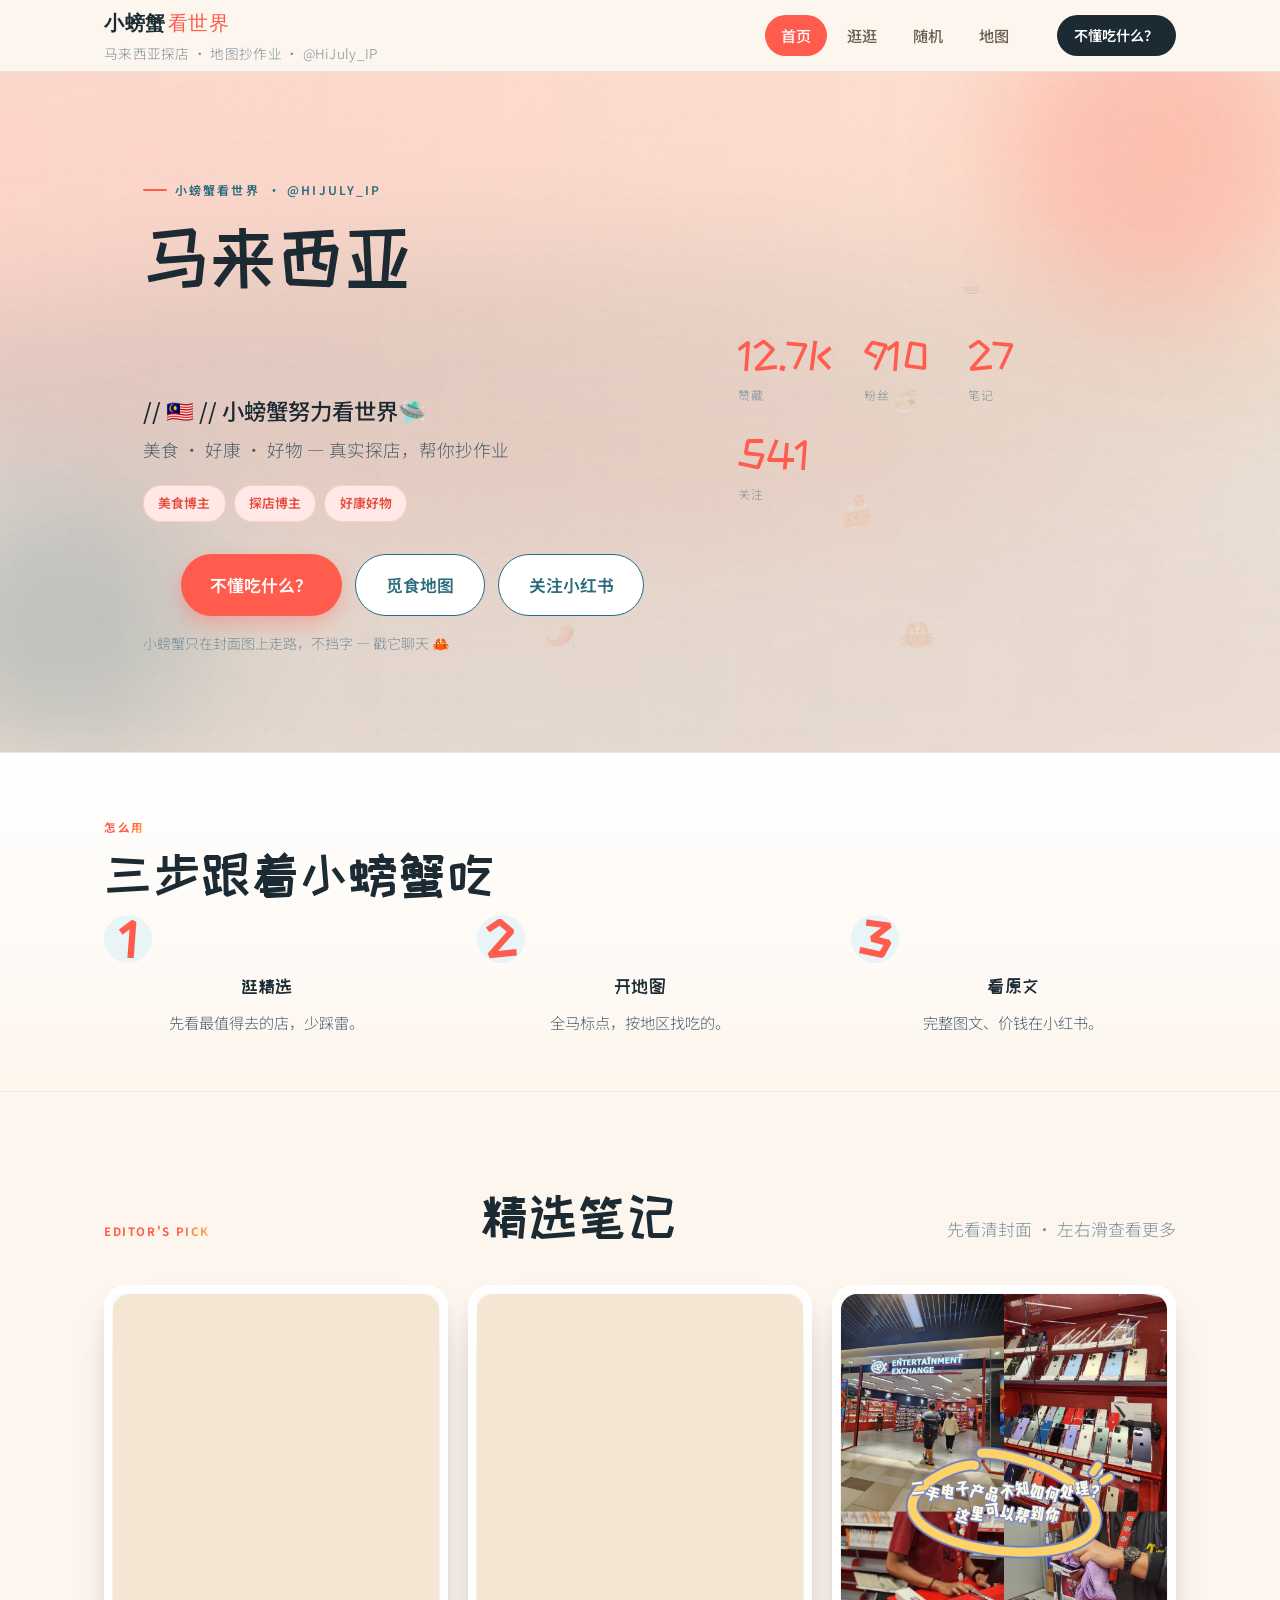
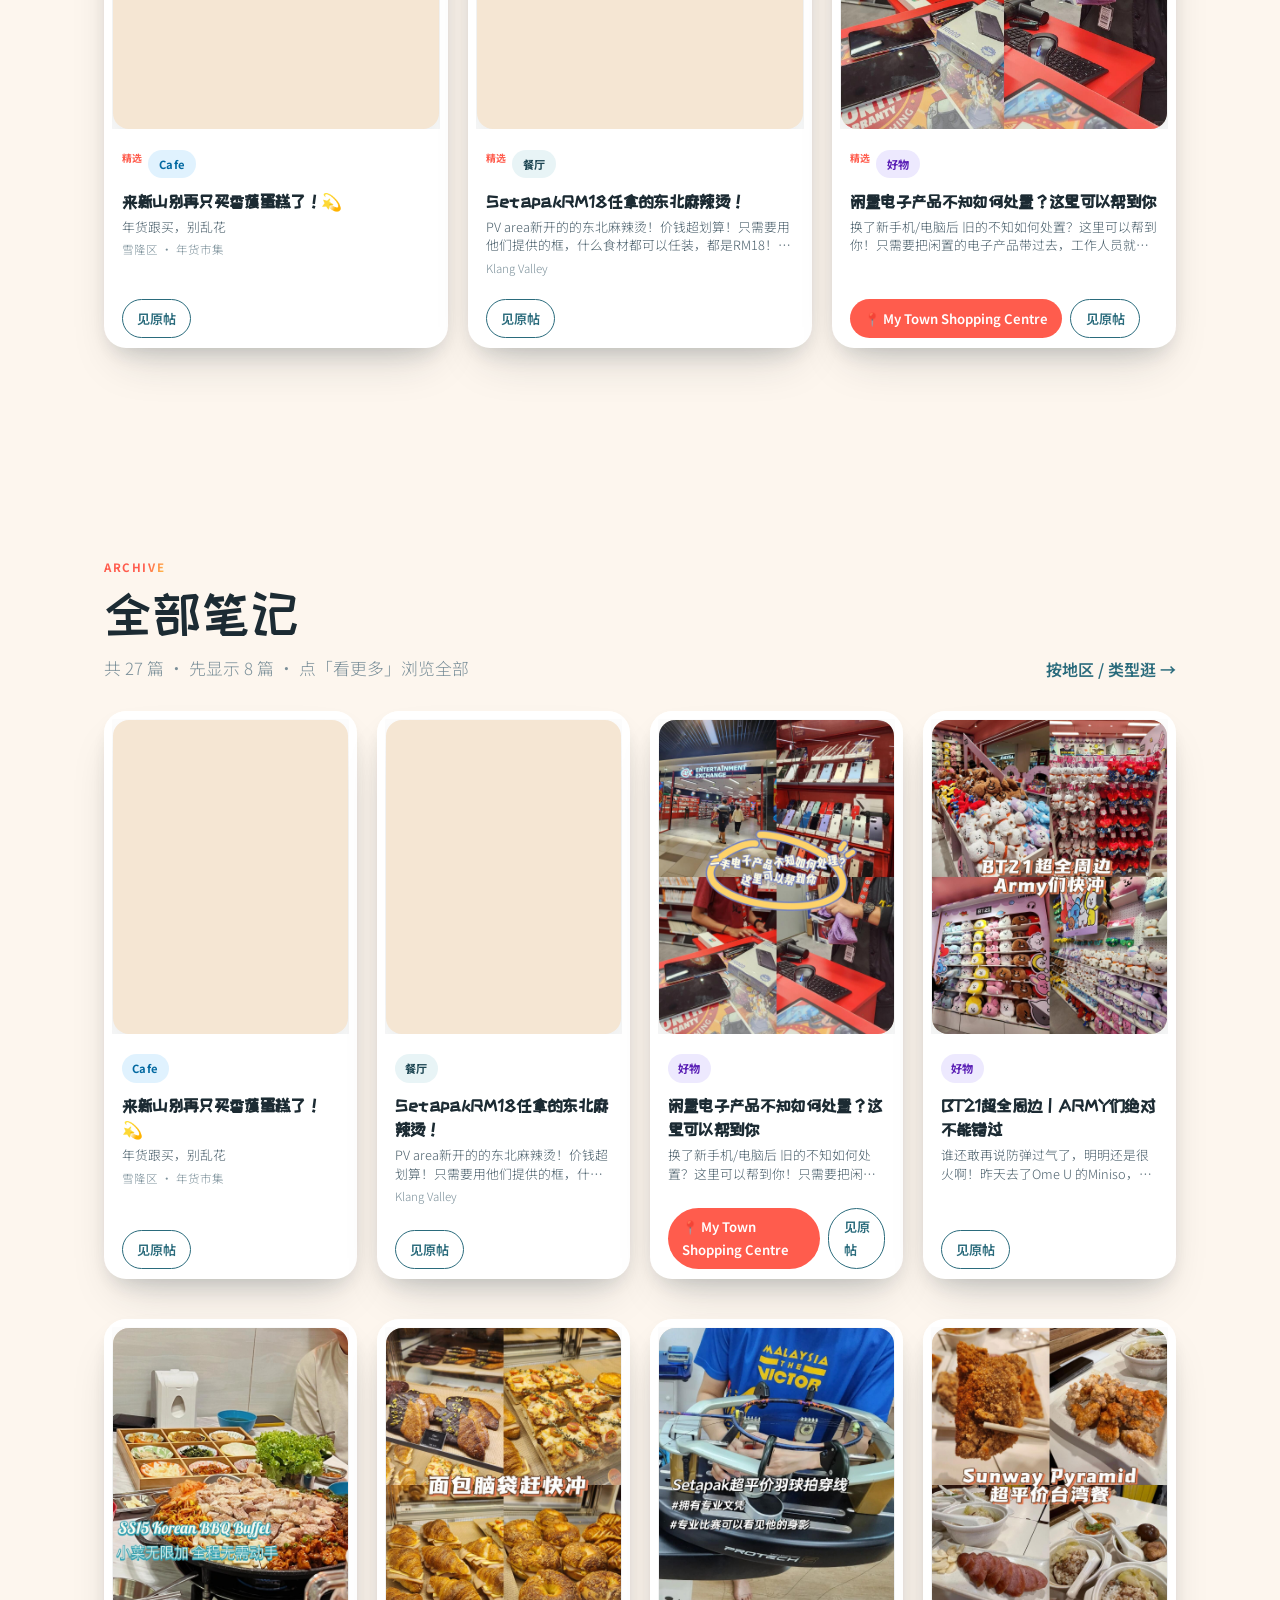
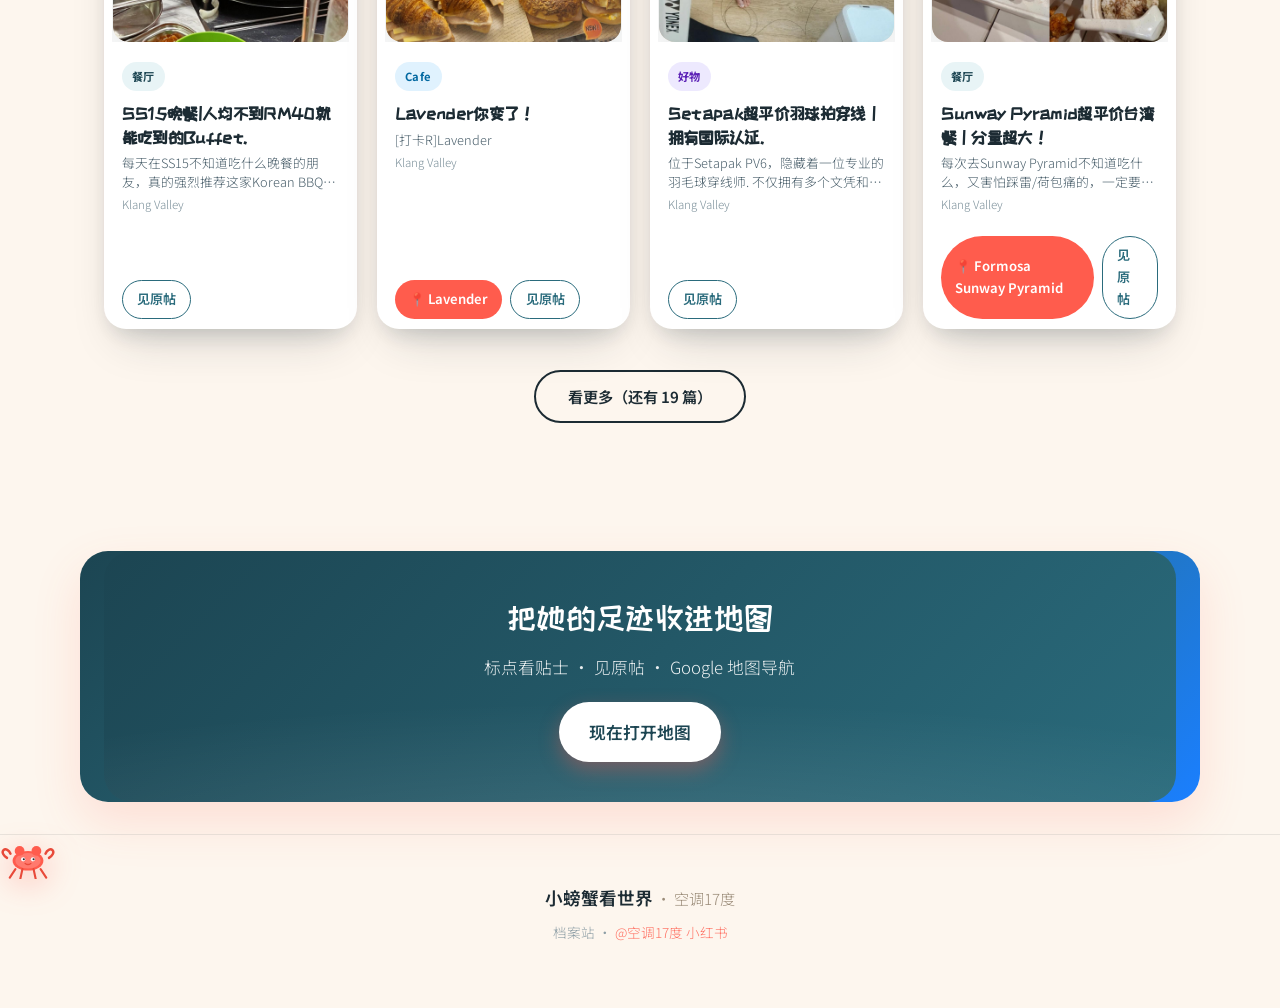
==== commit 447fa34d: "feat: enhance homepage with React Bits-style spotlight, aurora, and tilt effects" ====
--- a/index.html
+++ b/index.html
@@ -17,7 +17,7 @@
   <link rel="stylesheet" href="css/xhs-modal.css">
   <link rel="stylesheet" href="css/post-preview.css?v=4.8.1">
   <link rel="stylesheet" href="css/july-archive-mobile.css?v=4.8.1">
-  <link rel="stylesheet" href="css/effects.css?v=1.0">
+  <link rel="stylesheet" href="css/effects.css?v=2.0">
   <script>
   (function(){if(sessionStorage.getItem('crabTransition')==='1'){document.documentElement.classList.add('crab-incoming');}})();
   </script>
@@ -78,19 +78,19 @@
           <p class="hero-hint">小螃蟹只在封面图上走路，不挡字 — 戳它聊天 🦀</p>
         </div>
         <div class="hero-stats">
-          <div class="stat-card">
+          <div class="stat-card spotlight-card">
             <span class="stat-val" id="stat-likes">12.7K</span>
             <span class="stat-lbl">赞藏</span>
           </div>
-          <div class="stat-card">
+          <div class="stat-card spotlight-card">
             <span class="stat-val" id="stat-followers">910</span>
             <span class="stat-lbl">粉丝</span>
           </div>
-          <div class="stat-card">
+          <div class="stat-card spotlight-card">
             <span class="stat-val" id="stat-posts">10</span>
             <span class="stat-lbl">笔记</span>
           </div>
-          <div class="stat-card">
+          <div class="stat-card spotlight-card spotlight-card--ocean">
             <span class="stat-val" id="stat-following">541</span>
             <span class="stat-lbl">关注</span>
           </div>
@@ -104,17 +104,17 @@
       <p class="section-label">怎么用</p>
       <h2 class="section-title">三步跟着小螃蟹吃</h2>
       <div class="steps-grid">
-        <article class="step-card">
+        <article class="step-card spotlight-card">
           <span class="step-num">1</span>
           <h3>逛精选</h3>
           <p>先看最值得去的店，少踩雷。</p>
         </article>
-        <article class="step-card">
+        <article class="step-card spotlight-card">
           <span class="step-num">2</span>
           <h3>开地图</h3>
           <p>全马标点，按地区找吃的。</p>
         </article>
-        <article class="step-card">
+        <article class="step-card spotlight-card spotlight-card--ocean">
           <span class="step-num">3</span>
           <h3>看原文</h3>
           <p>完整图文、价钱在小红书。</p>
@@ -152,10 +152,10 @@
   </section>
 
   <section class="cta-band reveal">
-    <div class="wrap cta-inner">
+    <div class="wrap cta-inner spotlight-card spotlight-card--light">
       <h2>把她的足迹收进地图</h2>
       <p>标点看贴士 · 见原帖 · Google 地图导航</p>
-      <a class="btn btn-primary nav-to-map" href="map.html">现在打开地图</a>
+      <a class="btn btn-primary nav-to-map btn-magnetic" href="map.html">现在打开地图</a>
     </div>
   </section>
 </main>
@@ -179,6 +179,6 @@
 <script src="js/nav.js"></script>
 <script src="js/crab-pet.js"></script>
 <script src="js/scroll-reveal.js"></script>
-<script src="js/effects.js?v=1.0"></script>
+<script src="js/effects.js?v=2.0"></script>
 </body>
 </html>
--- a/css/july-v4.css
+++ b/css/july-v4.css
@@ -226,6 +226,7 @@
   background: var(--bg-elevated);
   border: 1px solid var(--border);
   border-radius: var(--radius-md);
+  padding: 1.75rem 1.25rem;
 }
 
 .page-v4 .step-num {
@@ -511,6 +512,10 @@
   padding-bottom: 3.5rem;
 }
 
+.page-v4 .section-steps {
+  background: linear-gradient(180deg, var(--bg-elevated) 0%, rgba(253, 246, 238, 0.6) 100%);
+}
+
 .page-v4 .section-head {
   margin-bottom: 1.75rem;
 }
--- a/css/effects.css
+++ b/css/effects.css
@@ -1,7 +1,8 @@
 /* ═══════════════════════════════════════════════
    小螃蟹看世界 · Visual Effects Enhancement
-   React Bits-style effects: Sparkle, BlurText,
-   GradientText, Glassmorphism, Counter, Parallax
+   React Bits-style: SpotlightCard, ShinyText,
+   Aurora, DotGrid, BlurText, GradientText,
+   Glassmorphism, Counter, Tilt, Parallax
    ═══════════════════════════════════════════ */
 
 /* ═══════════════════════════════════════════
@@ -59,7 +60,19 @@
 /* Stagger children */
 .blur-reveal--stagger .blur-reveal-char {
   display: inline-block;
-  transition: filter 0.8s cubic-bezier(0.22, 1, 0.36, 1), opacity 0.8s cubic-bezier(0.22, 1, 0.36, 1);
+  filter: blur(10px);
+  opacity: 0;
+  transition: filter 0.7s cubic-bezier(0.22, 1, 0.36, 1), opacity 0.7s cubic-bezier(0.22, 1, 0.36, 1);
+}
+
+.blur-reveal--stagger.is-visible .blur-reveal-char {
+  filter: blur(0);
+  opacity: 1;
+}
+
+.blur-reveal--stagger br {
+  display: block;
+  content: "";
 }
 
 /* ═══════════════════════════════════════════
@@ -463,13 +476,263 @@
    Mobile: reduce motion
    ═══════════════════════════════════════════ */
 
+/* ═══════════════════════════════════════════
+   17. Spotlight Card (React Bits SpotlightCard)
+   ═══════════════════════════════════════════ */
+
+.spotlight-card {
+  position: relative;
+  overflow: hidden;
+  --mouse-x: 50%;
+  --mouse-y: 50%;
+  --spotlight-color: rgba(255, 92, 77, 0.12);
+}
+
+.spotlight-card::before {
+  content: "";
+  position: absolute;
+  inset: 0;
+  background: radial-gradient(
+    circle 180px at var(--mouse-x) var(--mouse-y),
+    var(--spotlight-color),
+    transparent 70%
+  );
+  opacity: 0;
+  transition: opacity 0.45s ease;
+  pointer-events: none;
+  z-index: 1;
+}
+
+.spotlight-card:hover::before,
+.spotlight-card:focus-within::before {
+  opacity: 1;
+}
+
+.spotlight-card > * {
+  position: relative;
+  z-index: 2;
+}
+
+.spotlight-card--ocean {
+  --spotlight-color: rgba(42, 107, 124, 0.14);
+}
+
+.spotlight-card--light {
+  --spotlight-color: rgba(255, 255, 255, 0.35);
+}
+
+/* ═══════════════════════════════════════════
+   18. Shiny Text (React Bits ShinyText)
+   ═══════════════════════════════════════════ */
+
+@keyframes shiny-sweep {
+  0% { background-position: 150% center; }
+  100% { background-position: -50% center; }
+}
+
+.shiny-text {
+  display: inline-block;
+  background-image: linear-gradient(
+    120deg,
+    var(--coral, #ff5c4d) 0%,
+    var(--coral, #ff5c4d) 35%,
+    #ffb347 50%,
+    var(--coral, #ff5c4d) 65%,
+    var(--coral, #ff5c4d) 100%
+  );
+  background-size: 200% auto;
+  -webkit-background-clip: text;
+  background-clip: text;
+  -webkit-text-fill-color: transparent;
+  animation: shiny-sweep 3.5s ease-in-out infinite;
+}
+
+.shiny-text--ocean {
+  background-image: linear-gradient(
+    120deg,
+    var(--ocean, #2a6b7c) 0%,
+    var(--ocean, #2a6b7c) 35%,
+    #4a9db0 50%,
+    var(--ocean, #2a6b7c) 65%,
+    var(--ocean, #2a6b7c) 100%
+  );
+}
+
+/* ═══════════════════════════════════════════
+   19. Aurora Background (React Bits Aurora)
+   ═══════════════════════════════════════════ */
+
+.hero-aurora {
+  position: absolute;
+  inset: -30% -10%;
+  pointer-events: none;
+  z-index: 0;
+  overflow: hidden;
+  opacity: 0.55;
+}
+
+.hero-aurora__strip {
+  position: absolute;
+  width: 140%;
+  height: 55%;
+  left: -20%;
+  border-radius: 50%;
+  filter: blur(60px);
+  mix-blend-mode: multiply;
+  animation: aurora-drift 14s ease-in-out infinite;
+}
+
+.hero-aurora__strip:nth-child(1) {
+  top: 5%;
+  background: linear-gradient(90deg, rgba(255, 92, 77, 0.35), rgba(255, 179, 71, 0.2));
+  animation-delay: 0s;
+}
+
+.hero-aurora__strip:nth-child(2) {
+  top: 35%;
+  background: linear-gradient(90deg, rgba(42, 107, 124, 0.28), rgba(74, 157, 176, 0.15));
+  animation-delay: -4s;
+  animation-duration: 18s;
+}
+
+.hero-aurora__strip:nth-child(3) {
+  top: 55%;
+  background: linear-gradient(90deg, rgba(255, 154, 92, 0.22), rgba(255, 92, 77, 0.12));
+  animation-delay: -8s;
+  animation-duration: 16s;
+}
+
+@keyframes aurora-drift {
+  0%, 100% { transform: translateX(-8%) rotate(-2deg) scale(1); }
+  33% { transform: translateX(6%) rotate(1deg) scale(1.05); }
+  66% { transform: translateX(-4%) rotate(-1deg) scale(0.98); }
+}
+
+/* ═══════════════════════════════════════════
+   20. Dot Grid (React Bits DotGrid)
+   ═══════════════════════════════════════════ */
+
+.hero-dotgrid {
+  position: absolute;
+  inset: 0;
+  pointer-events: none;
+  z-index: 0;
+  opacity: 0.45;
+}
+
+.hero-dotgrid canvas {
+  width: 100%;
+  height: 100%;
+  display: block;
+}
+
+/* ═══════════════════════════════════════════
+   21. Tilt Card (React Bits TiltedCard)
+   ═══════════════════════════════════════════ */
+
+.tilt-card {
+  transform-style: preserve-3d;
+  transition: transform 0.15s ease-out, box-shadow 0.35s ease;
+  will-change: transform;
+}
+
+.tilt-card__shine {
+  position: absolute;
+  inset: 0;
+  border-radius: inherit;
+  background: radial-gradient(
+    circle at var(--tilt-x, 50%) var(--tilt-y, 50%),
+    rgba(255, 255, 255, 0.18),
+    transparent 55%
+  );
+  opacity: 0;
+  transition: opacity 0.35s ease;
+  pointer-events: none;
+  z-index: 3;
+}
+
+.tilt-card:hover .tilt-card__shine {
+  opacity: 1;
+}
+
+/* ═══════════════════════════════════════════
+   22. Step Cards Enhancement
+   ═══════════════════════════════════════════ */
+
+.page-v4 .step-card {
+  transition: transform 0.35s cubic-bezier(0.22, 1, 0.36, 1),
+              box-shadow 0.35s cubic-bezier(0.22, 1, 0.36, 1);
+}
+
+.page-v4 .step-card:hover {
+  transform: translateY(-6px);
+  box-shadow: 0 20px 48px rgba(255, 92, 77, 0.1);
+}
+
+.page-v4 .step-num {
+  transition: transform 0.35s cubic-bezier(0.34, 1.4, 0.64, 1),
+              background 0.35s ease;
+}
+
+.page-v4 .step-card:hover .step-num {
+  transform: scale(1.08);
+  background: var(--coral-tint);
+  color: var(--coral);
+}
+
+/* ═══════════════════════════════════════════
+   23. CTA Band Glow Pulse
+   ═══════════════════════════════════════════ */
+
+.page-v4 .cta-inner {
+  position: relative;
+  overflow: hidden;
+  animation: cta-pulse 4s ease-in-out infinite;
+}
+
+.page-v4 .cta-inner::after {
+  content: "";
+  position: absolute;
+  inset: 0;
+  background: radial-gradient(ellipse 80% 60% at 50% 120%, rgba(255, 255, 255, 0.12), transparent);
+  pointer-events: none;
+}
+
+/* ═══════════════════════════════════════════
+   24. Hero Grid Layout Polish
+   ═══════════════════════════════════════════ */
+
+.page-v4 .hero-july {
+  position: relative;
+  overflow: hidden;
+}
+
+.page-v4 .hero-july > .wrap {
+  position: relative;
+  z-index: 3;
+}
+
+.page-v4 .hero-grid {
+  align-items: center;
+}
+
+.page-v4 .stat-card {
+  transition: transform 0.3s ease, box-shadow 0.3s ease;
+}
+
+.page-v4 .stat-card:hover {
+  transform: translateY(-4px);
+  box-shadow: 0 16px 40px rgba(255, 92, 77, 0.12);
+}
+
 @media (prefers-reduced-motion: reduce) {
   .sparkle,
   .sparkle--star {
     animation: none;
     opacity: 0.6;
   }
-  .hero-animated-bg {
+  .hero-animated-bg,
+  .hero-aurora__strip {
     animation: none;
   }
   .glass-card::before {
@@ -489,4 +752,15 @@
   .float-anim {
     animation: none;
   }
-}
+  .shiny-text {
+    animation: none;
+    -webkit-text-fill-color: var(--coral);
+    background: none;
+  }
+  .page-v4 .cta-inner {
+    animation: none;
+  }
+  .tilt-card {
+    transform: none !important;
+  }
+}
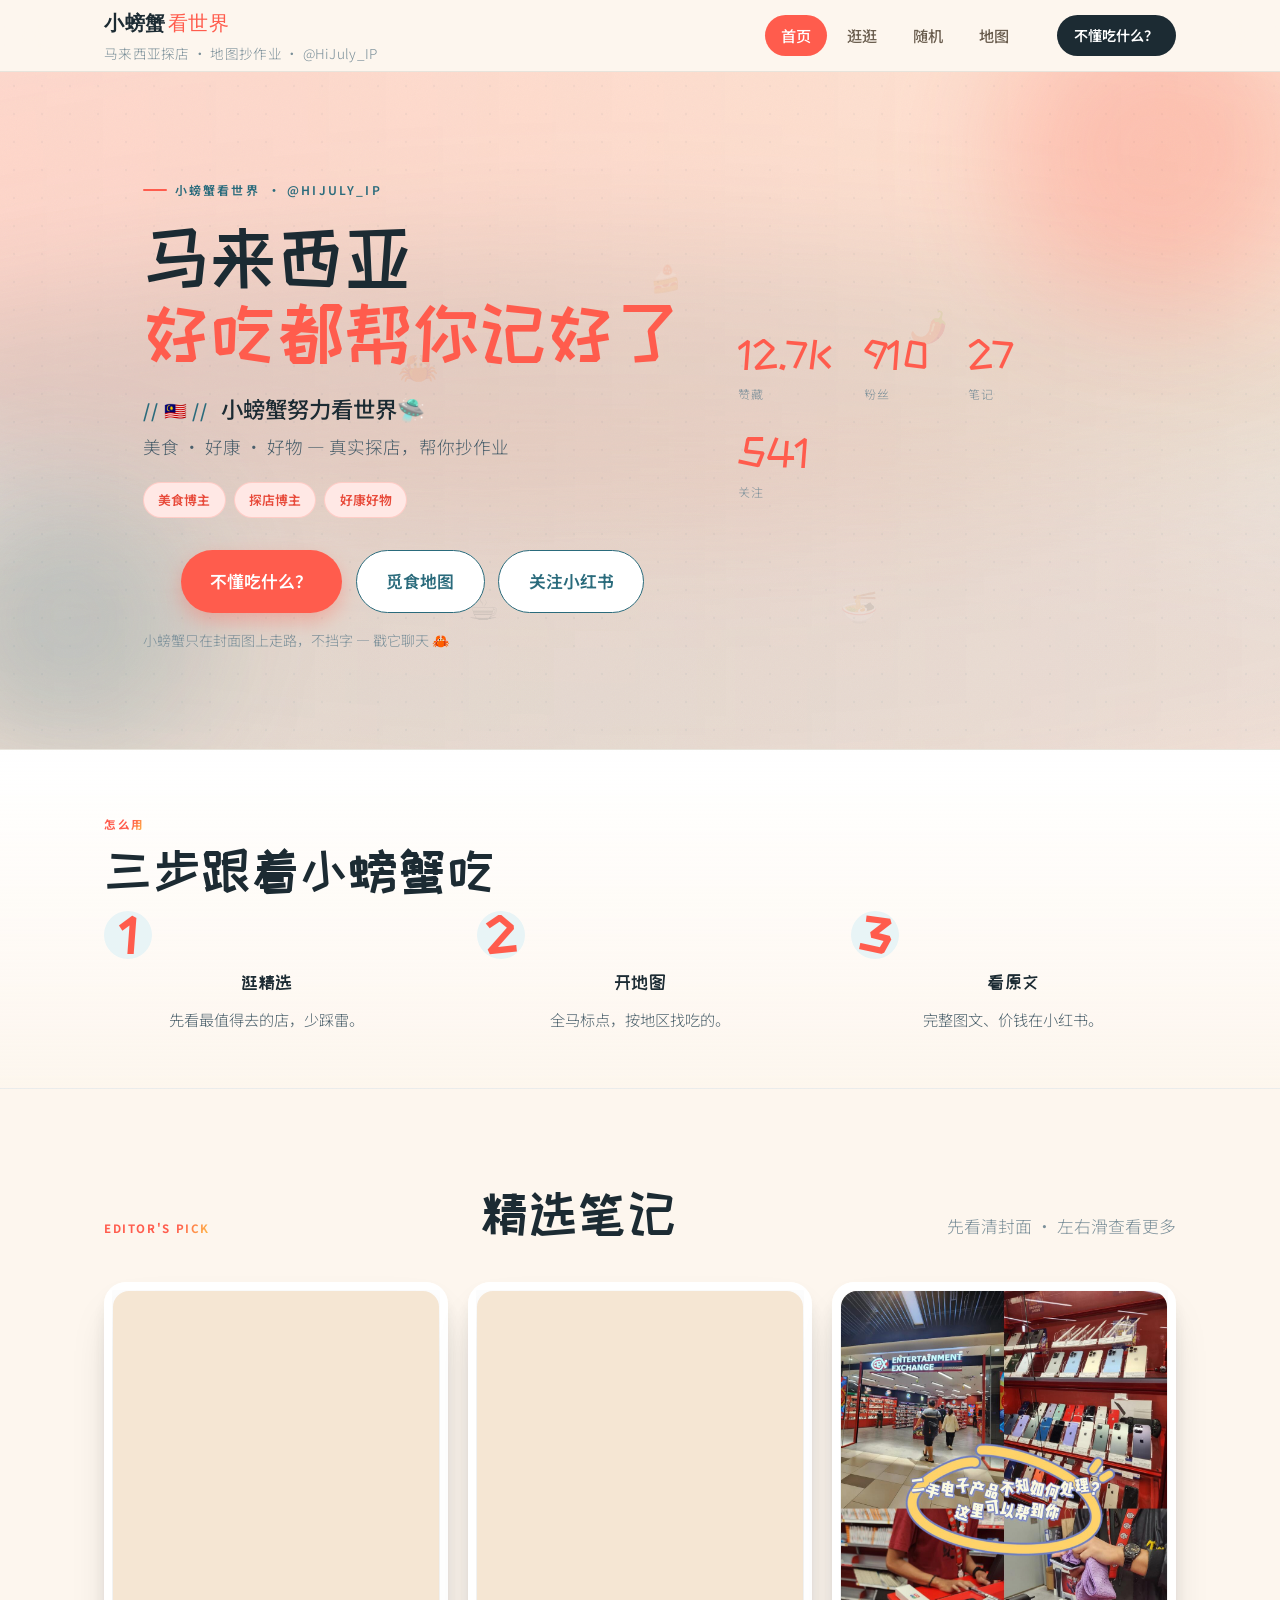
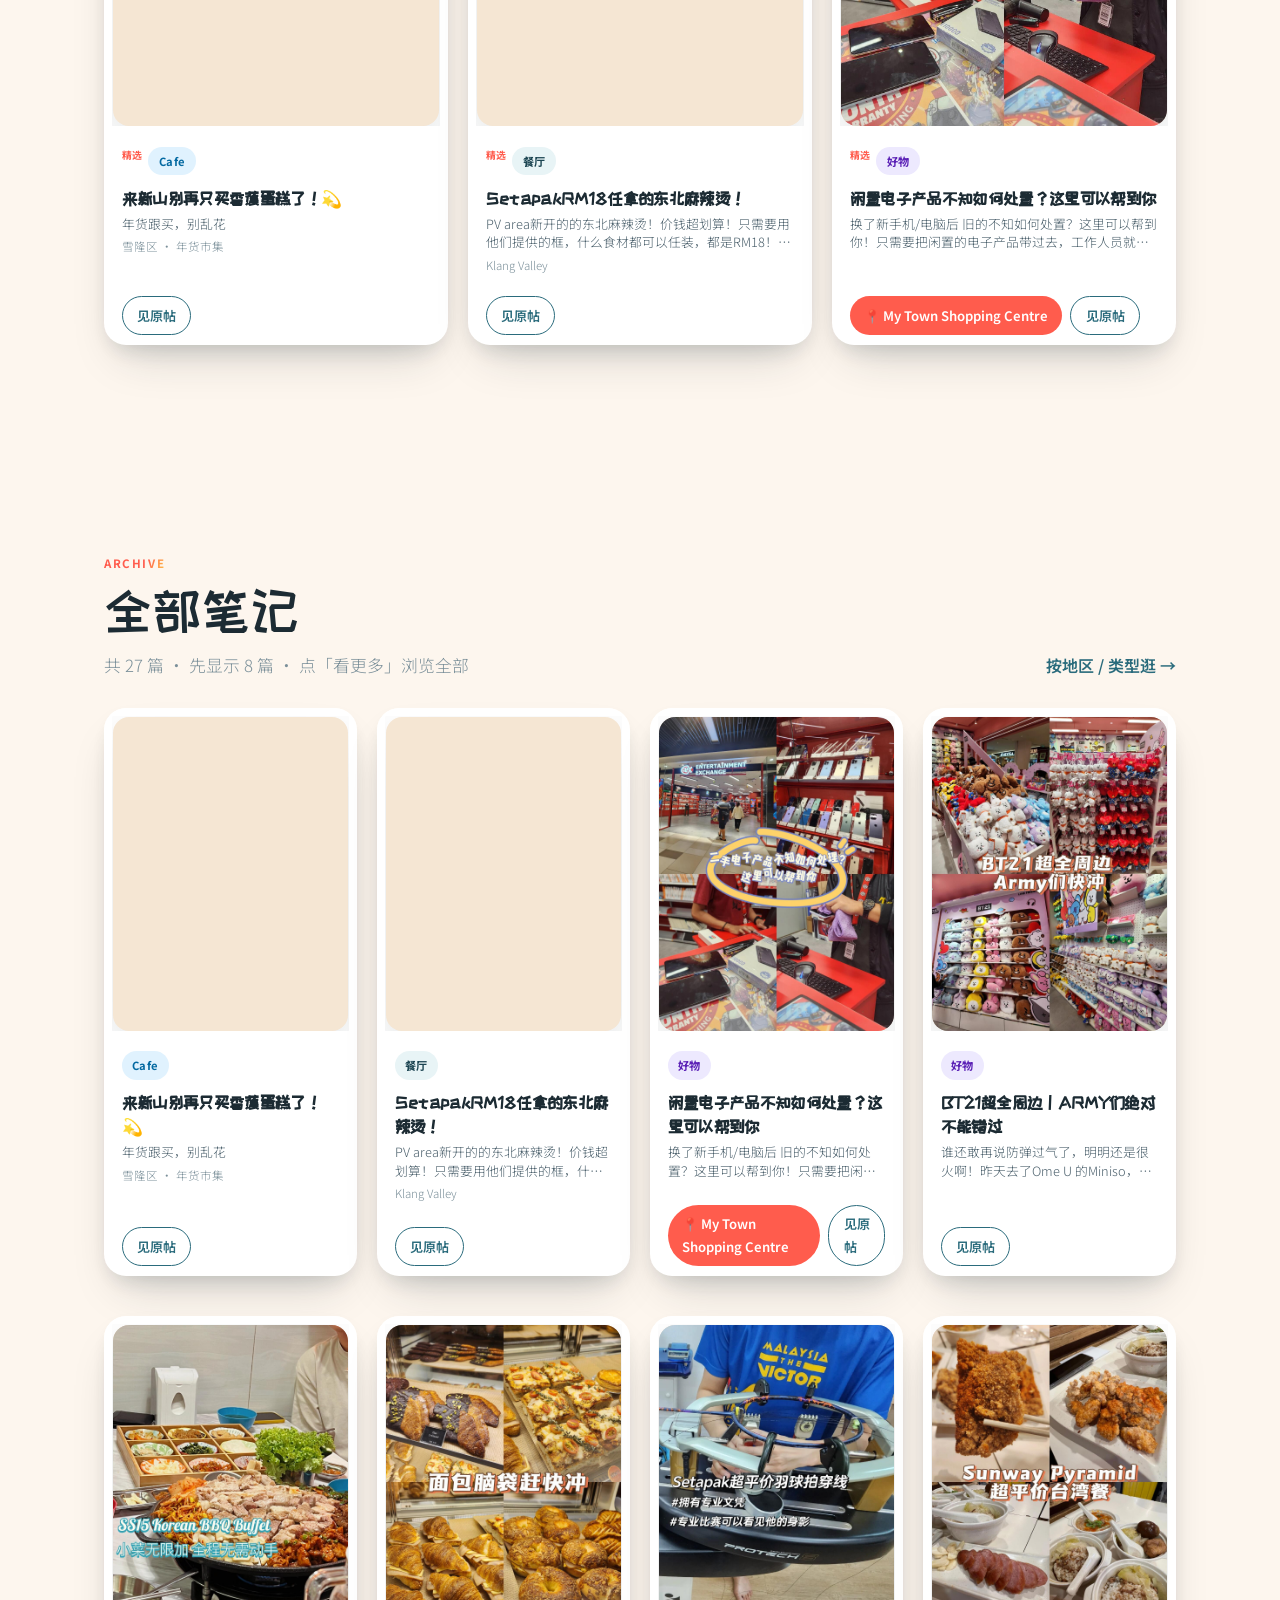
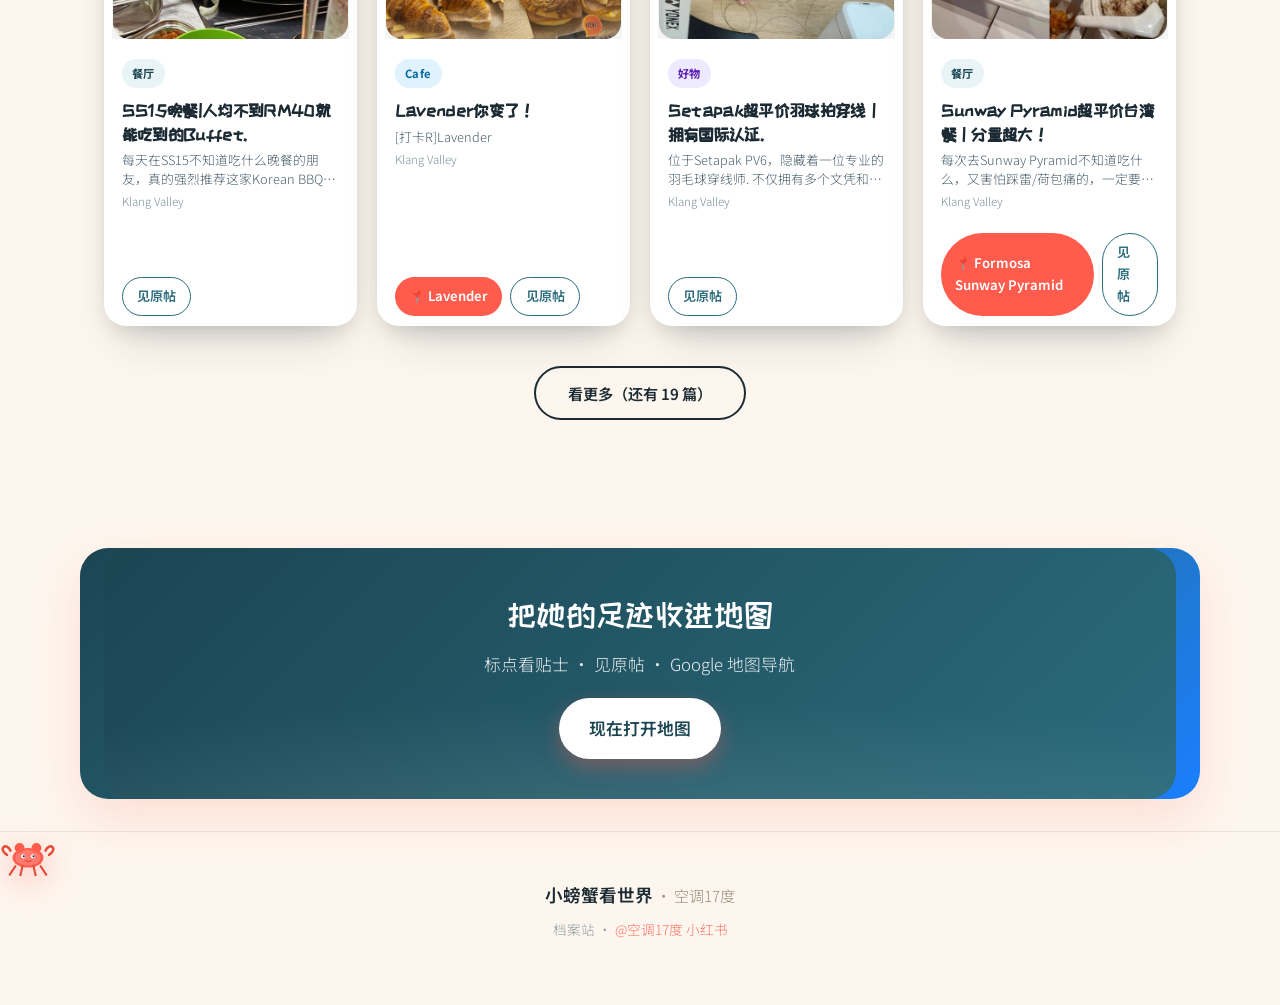
==== commit 6f988783: "fix: restore hero title accent line and align bio prefix The gradient blur effect made the second he" ====
--- a/index.html
+++ b/index.html
@@ -17,7 +17,7 @@
   <link rel="stylesheet" href="css/xhs-modal.css">
   <link rel="stylesheet" href="css/post-preview.css?v=4.8.1">
   <link rel="stylesheet" href="css/july-archive-mobile.css?v=4.8.1">
-  <link rel="stylesheet" href="css/effects.css?v=2.0">
+  <link rel="stylesheet" href="css/effects.css?v=2.1">
   <script>
   (function(){if(sessionStorage.getItem('crabTransition')==='1'){document.documentElement.classList.add('crab-incoming');}})();
   </script>
@@ -66,8 +66,14 @@
       <div class="hero-grid reveal">
         <div class="hero-copy">
           <p class="hero-eyebrow"><span id="series-name">小螃蟹看世界</span> · @HiJuly_IP</p>
-          <h1 class="display">马来西亚<br><em>好吃都帮你记好了</em></h1>
-          <p class="hero-lead" id="profile-bio">// 🇲🇾 // 小螃蟹努力看世界🛸</p>
+          <h1 class="display">
+            <span class="display-line">马来西亚</span>
+            <span class="display-line display-line--accent"><em>好吃都帮你记好了</em></span>
+          </h1>
+          <p class="hero-lead" id="profile-bio">
+            <span class="hero-lead__tag">// 🇲🇾 //</span>
+            <span class="hero-lead__text">小螃蟹努力看世界🛸</span>
+          </p>
           <p class="hero-sub" id="profile-bio-sub">美食 · 好康 · 好物 — 真实探店，帮你抄作业</p>
           <div class="identity-pills" id="identity-pills"></div>
           <div class="hero-actions">
@@ -175,10 +181,10 @@
 <script src="js/post-utils.js?v=4.8.1"></script>
 <script src="js/post-preview.js?v=4.8.1"></script>
 <script src="js/page-transition.js?v=4.8.1"></script>
-<script src="js/home.js?v=4.8.1"></script>
+<script src="js/home.js?v=4.8.2"></script>
 <script src="js/nav.js"></script>
 <script src="js/crab-pet.js"></script>
 <script src="js/scroll-reveal.js"></script>
-<script src="js/effects.js?v=2.0"></script>
+<script src="js/effects.js?v=2.1"></script>
 </body>
 </html>
--- a/css/july-v4.css
+++ b/css/july-v4.css
@@ -117,11 +117,45 @@
   display: none;
 }
 
-.page-v4 .display em {
+.page-v4 .display-line {
+  display: block;
+}
+
+.page-v4 .display-line--accent em {
+  font-style: normal;
+  color: var(--coral);
   background: linear-gradient(120deg, var(--coral) 0%, #ff9a5c 100%);
   -webkit-background-clip: text;
   background-clip: text;
-  color: transparent;
+}
+
+@supports (-webkit-background-clip: text) or (background-clip: text) {
+  .page-v4 .display-line--accent em {
+    -webkit-text-fill-color: transparent;
+    color: transparent;
+  }
+}
+
+.page-v4 .hero-lead {
+  display: flex;
+  flex-wrap: wrap;
+  align-items: baseline;
+  gap: 0.35em 0.55em;
+  font-family: var(--font-sans);
+  line-height: 1.55;
+}
+
+.page-v4 .hero-lead__tag {
+  font-size: 0.82em;
+  font-weight: 600;
+  letter-spacing: 0.05em;
+  color: var(--ocean);
+  white-space: nowrap;
+}
+
+.page-v4 .hero-lead__text {
+  font-weight: 500;
+  color: var(--ink);
 }
 
 .page-v4 .hero-eyebrow {
--- a/css/effects.css
+++ b/css/effects.css
@@ -73,6 +73,53 @@
 .blur-reveal--stagger br {
   display: block;
   content: "";
+}
+
+/* Hero title: two-line reveal, keeps em gradient visible */
+.display-line {
+  display: block;
+}
+
+.display-reveal .display-line {
+  opacity: 0;
+  filter: blur(10px);
+  transform: translateY(14px);
+  transition:
+    opacity 0.85s cubic-bezier(0.22, 1, 0.36, 1),
+    filter 0.85s cubic-bezier(0.22, 1, 0.36, 1),
+    transform 0.85s cubic-bezier(0.22, 1, 0.36, 1);
+}
+
+.display-reveal.is-visible .display-line {
+  opacity: 1;
+  filter: blur(0);
+  transform: translateY(0);
+}
+
+.display-reveal.is-visible .display-line:nth-child(2) {
+  transition-delay: 0.14s;
+}
+
+.page-v4 .display em.gradient-text {
+  color: var(--coral, #ff5c4d);
+  -webkit-text-fill-color: currentColor;
+  background: none;
+  animation: none;
+}
+
+.page-v4 .display em.gradient-text .blur-reveal-char {
+  color: var(--coral, #ff5c4d);
+  background: linear-gradient(
+    90deg,
+    var(--coral, #ff5c4d) 0%,
+    #ff9a5c 50%,
+    #ffb347 100%
+  );
+  background-size: 200% auto;
+  -webkit-background-clip: text;
+  background-clip: text;
+  -webkit-text-fill-color: transparent;
+  animation: gradient-shift 4s ease-in-out infinite;
 }
 
 /* ═══════════════════════════════════════════
@@ -726,6 +773,12 @@
 }
 
 @media (prefers-reduced-motion: reduce) {
+  .display-reveal .display-line {
+    opacity: 1;
+    filter: none;
+    transform: none;
+    transition: none;
+  }
   .sparkle,
   .sparkle--star {
     animation: none;
